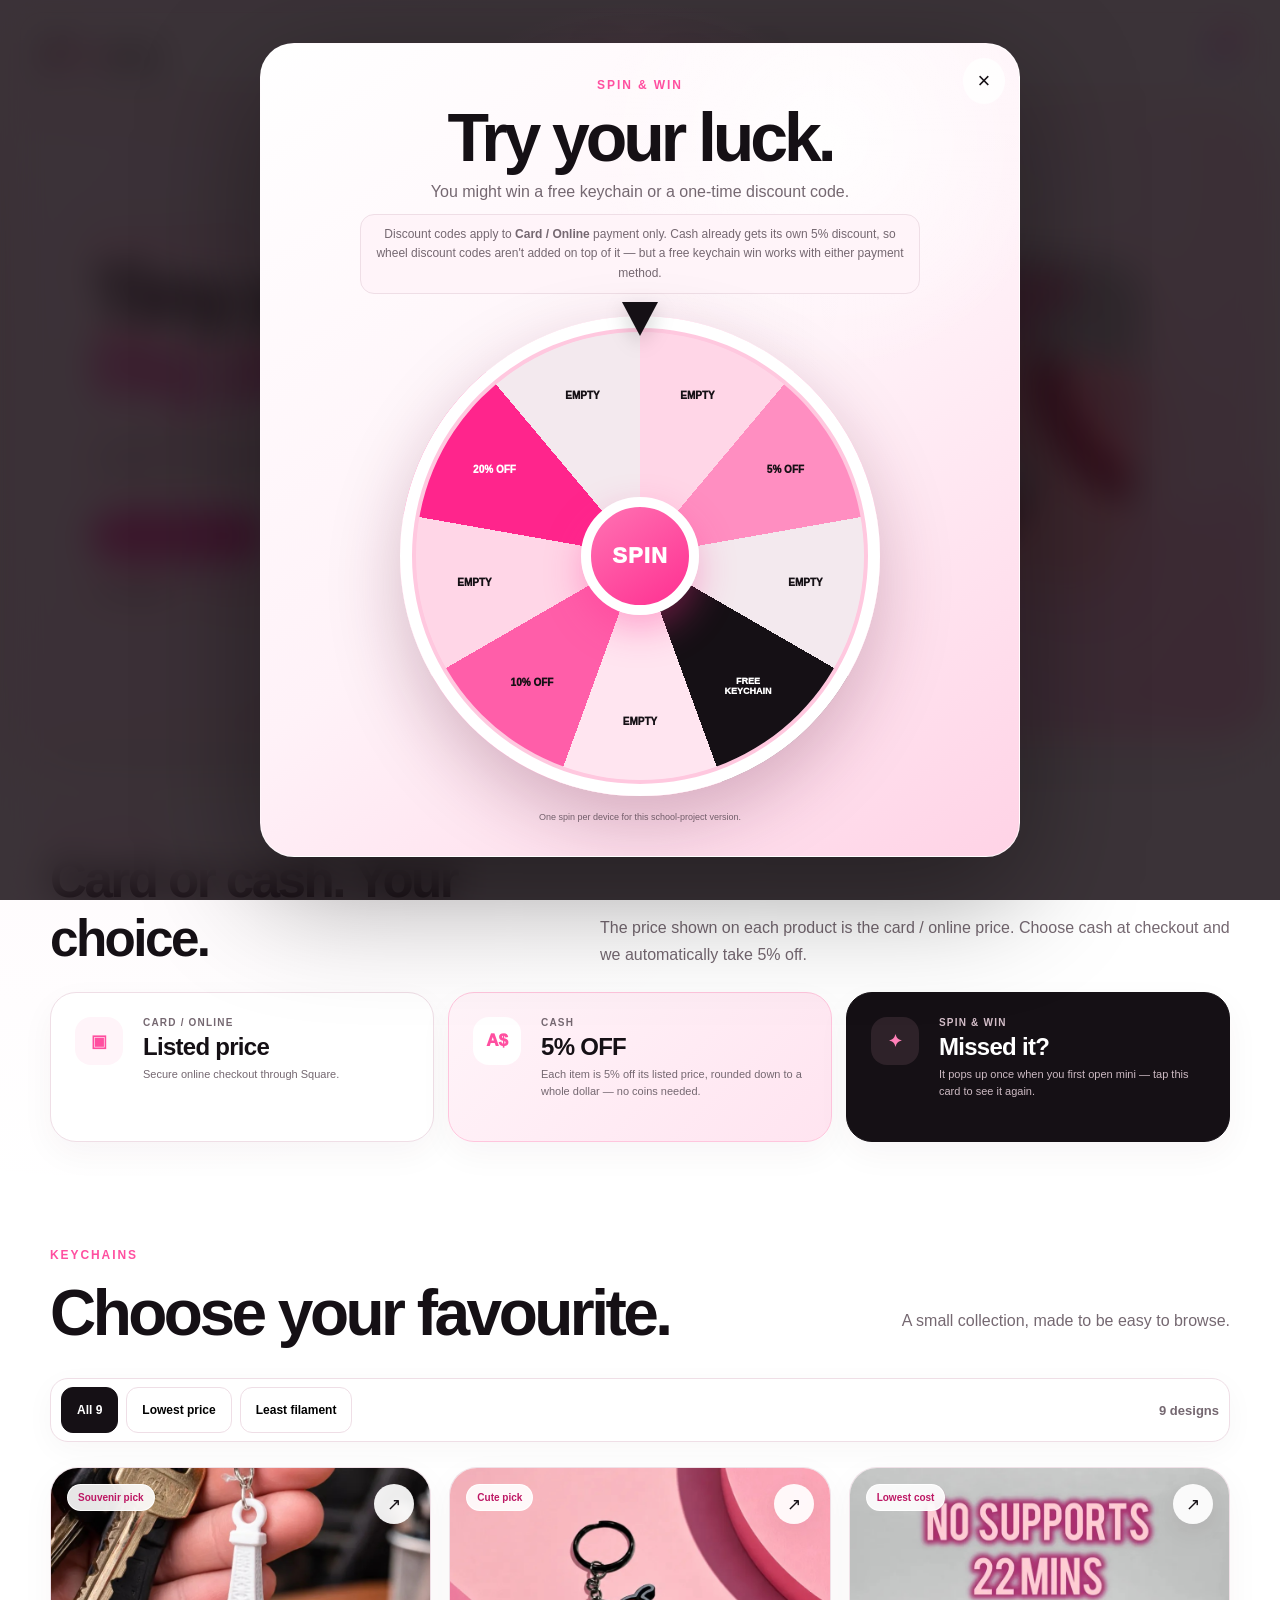
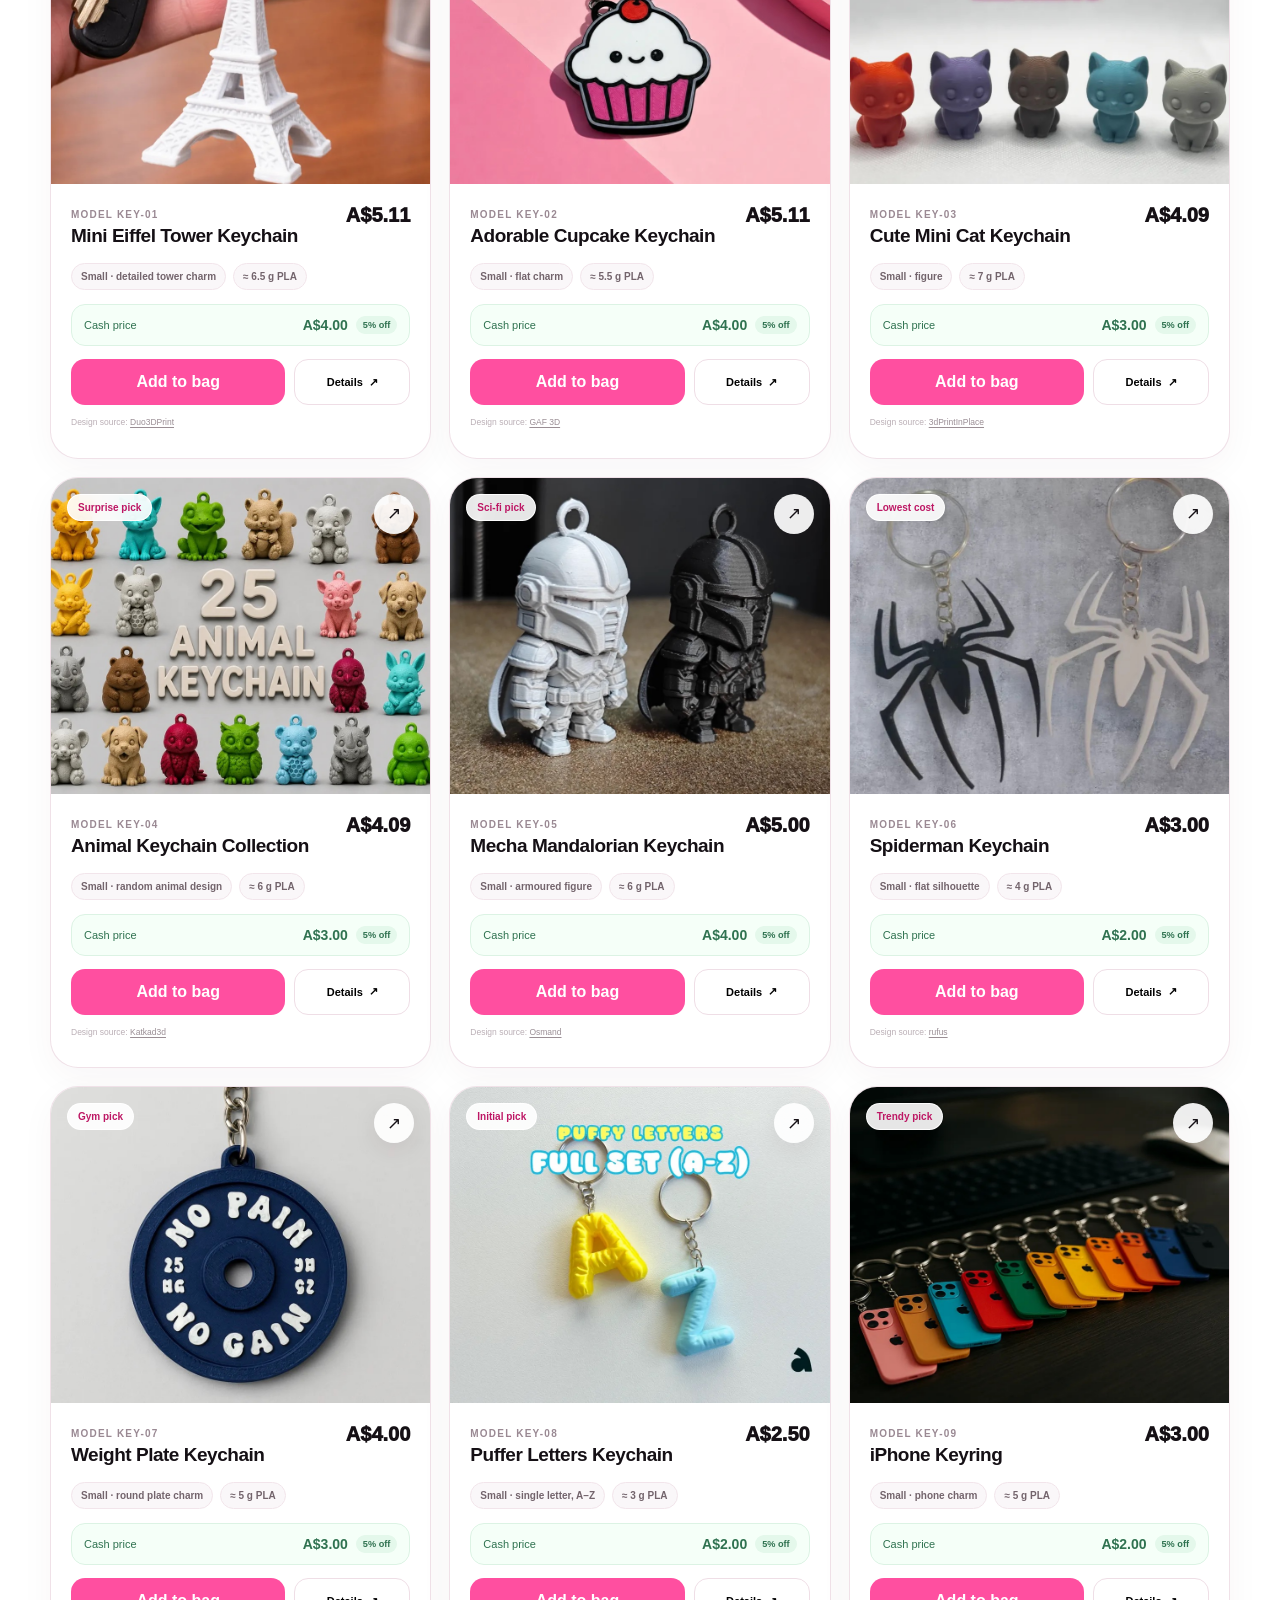
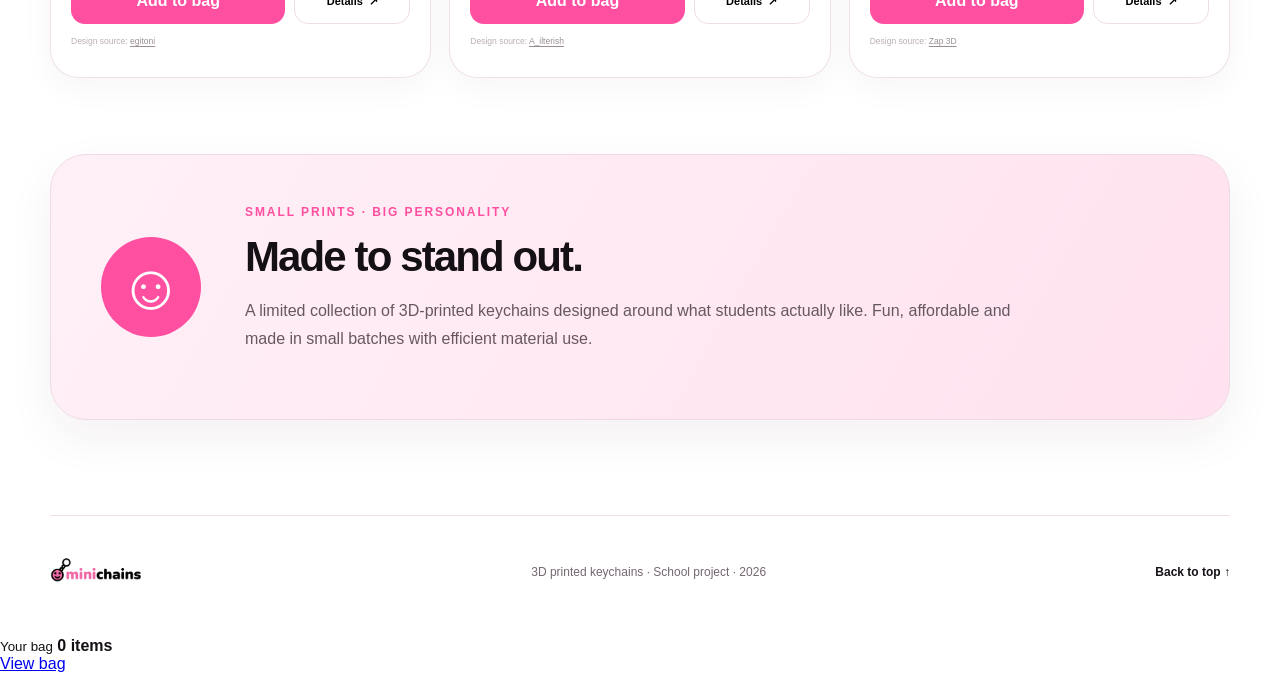
==== index.html @ f02a0c13 "Add files via upload" ====
<!doctype html>
<html lang="en">
<head>
  <meta charset="utf-8" />
  <meta name="viewport" content="width=device-width,initial-scale=1,viewport-fit=cover" />
  <meta name="theme-color" content="#fff6fa" />
  <meta name="description" content="mini — a small 3D printed keychain collection created for a school project." />
  <title>Mini Keychain</title>
  <link rel="icon" href="assets/icons/favicon.svg" type="image/svg+xml" />
  <link rel="stylesheet" href="styles.css" />
</head>
<body>
  <header class="site-header" id="top">
    <a class="brand" href="#top" aria-label="mini home"><img src="assets/images/mini-logo.png" alt="mini" /></a>
    <nav class="desktop-nav" aria-label="Primary navigation"><a href="#top">Home</a><a href="#shop">Keychains</a><a href="#pay">Pay</a></nav>
    <div class="header-actions">
      <a class="icon-btn bag-btn" id="cartToggle" href="checkout.html" aria-label="View bag"><svg viewBox="0 0 24 24"><path d="M6 8h12l1 12H5L6 8Z"/><path d="M9 9V6a3 3 0 0 1 6 0v3"/></svg><span class="cart-count" id="cartCount">0</span></a>
      <button class="menu-btn" id="menuToggle" aria-label="Open menu"><span></span><span></span></button>
    </div>
  </header>
  <nav class="mobile-nav" id="mobileNav"><a href="#top">Home</a><a href="#shop">Keychains</a><a href="#pay">Pay</a></nav>

  <main>
    <section class="hero-slider" aria-label="mini keychain highlights">
      <div class="slides" id="heroSlides">
        <article class="hero-slide active" data-slide="0">
          <div class="hero-copy"><p class="eyebrow">MINI KEYCHAIN DROP</p><h1>Tiny prints.<br><span>Big personality.</span></h1><p>A small collection of cute 3D-printed keychains, chosen from student feedback and made in limited batches.</p><div class="hero-actions"><a class="btn btn-primary" href="#shop">Shop keychains <span>↗</span></a><a class="btn btn-ghost" href="#pay">How to pay</a></div><div class="mini-note"><strong>From A$2.50</strong><span>·</span><span>20-piece school batch</span></div></div>
          <div class="hero-art triple real-photo-stack"><img src="https://makerworld.bblmw.com/makerworld/model/USb9d7b65bb140d5/design/0bc37a373b76adbb.webp?x-oss-process=image/resize,w_1000/format,webp" onerror="this.src='assets/images/eiffel-tower.jpg'" alt="Mini Eiffel Tower keychain"><img src="https://makerworld.bblmw.com/makerworld/model/USe99c09efcdbc78/design/206c53efbdd0711d.png?x-oss-process=image/resize,w_1000/format,webp" onerror="this.src='assets/images/cupcake.jpg'" alt="Cupcake keychain"><img src="https://makerworld.bblmw.com/makerworld/model/USe5b035dfb3cfe/design/2025-08-06_c64e803e6cafa8.jpg?x-oss-process=image/resize,w_1000/format,webp" onerror="this.src='assets/images/mini-cat.jpg'" alt="Mini cat keychain"></div>
        </article>
        <article class="hero-slide" data-slide="1">
          <div class="hero-copy"><p class="eyebrow">CUTE PICKS</p><h1>Made small.<br><span>Made to keep.</span></h1><p>Simple, playful designs made to look good on keys, bags and pencil cases.</p><div class="hero-actions"><a class="btn btn-primary" href="#shop">Browse the drop <span>↗</span></a></div><div class="mini-note"><strong>A$4.09–A$5.11</strong><span>·</span><span>Small-batch 3D prints</span></div></div>
          <div class="hero-art double real-photo-pair"><img src="https://makerworld.bblmw.com/makerworld/model/USe5b035dfb3cfe/design/2025-08-06_c64e803e6cafa8.jpg?x-oss-process=image/resize,w_1000/format,webp" onerror="this.src='assets/images/mini-cat.jpg'" alt="Mini cat keychain"><img src="https://makerworld.bblmw.com/makerworld/model/USe87a443210ba22/design/7cc5d5aded3a75e1.png?x-oss-process=image/resize,w_1000/format,webp" onerror="this.src='assets/images/animal-collection.jpg'" alt="Animal keychain collection"></div>
        </article>
        <article class="hero-slide" data-slide="2">
          <div class="hero-copy"><p class="eyebrow">MORE PERSONALITY</p><h1>Pick the one<br><span>that feels like you.</span></h1><p>From a Paris souvenir to a surprise animal pick, the collection is intentionally small so every design feels different.</p><div class="hero-actions"><a class="btn btn-primary" href="#shop">See all nine <span>↗</span></a></div><div class="mini-note"><strong>A$2.50–A$5.11</strong><span>·</span><span>Limited school-project drop</span></div></div>
          <div class="hero-art double real-photo-pair"><img src="https://makerworld.bblmw.com/makerworld/model/USb9d7b65bb140d5/design/0bc37a373b76adbb.webp?x-oss-process=image/resize,w_1000/format,webp" onerror="this.src='assets/images/eiffel-tower.jpg'" alt="Mini Eiffel Tower keychain"><img src="https://makerworld.bblmw.com/makerworld/model/USe87a443210ba22/design/7cc5d5aded3a75e1.png?x-oss-process=image/resize,w_1000/format,webp" onerror="this.src='assets/images/animal-collection.jpg'" alt="Animal keychain collection"></div>
        </article>
      </div>
      <div class="slider-controls"><button id="prevSlide" aria-label="Previous slide">←</button><div class="dots" id="heroDots"><button class="active" data-slide-to="0" aria-label="Slide 1"></button><button data-slide-to="1" aria-label="Slide 2"></button><button data-slide-to="2" aria-label="Slide 3"></button></div><button id="nextSlide" aria-label="Next slide">→</button></div>
    </section>
<section class="payment-guide" id="pay">
      <div class="payment-guide-head">
        <div><p class="eyebrow">PAY YOUR WAY</p><h2>Card or cash. Your choice.</h2></div>
        <p>The price shown on each product is the card / online price. Choose cash at checkout and we automatically take 5% off.</p>
      </div>
      <div class="payment-guide-grid">
        <article class="pay-card card-pay"><div class="pay-icon">▣</div><div><span>Card / Online</span><strong>Listed price</strong><small>Secure online checkout through Square.</small></div></article>
        <article class="pay-card cash-pay"><div class="pay-icon">A$</div><div><span>Cash</span><strong>5% OFF</strong><small>Each item is 5% off its listed price, rounded down to a whole dollar — no coins needed.</small></div></article>
        <button type="button" class="pay-card spin-pay" id="spinAgainCard"><div class="pay-icon">✦</div><div><span>Spin &amp; win</span><strong>Missed it?</strong><small>It pops up once when you first open mini — tap this card to see it again.</small></div></button>
      </div>
    </section>

    <section class="shop-section" id="shop">
      <div class="section-head"><div><p class="eyebrow">KEYCHAINS</p><h2>Choose your favourite.</h2></div><p class="section-note">A small collection, made to be easy to browse.</p></div>
      <div class="shop-toolbar"><div class="filters"><button class="active" data-sort="default">All 9</button><button data-sort="price-low">Lowest price</button><button data-sort="smallest">Least filament</button></div><span id="productCount" class="product-count">9 designs</span></div>
      <div class="product-grid" id="productGrid" aria-live="polite"></div>
    </section>

    <section class="project-note">
      <div class="note-smile">☺</div>
      <div><p class="eyebrow">SMALL PRINTS · BIG PERSONALITY</p><h2>Made to stand out.</h2><p>A limited collection of 3D-printed keychains designed around what students actually like. Fun, affordable and made in small batches with efficient material use.</p></div>
    </section>
  </main>

  <footer><a class="footer-brand" href="#top"><img src="assets/images/mini-logo.png" alt="mini"></a><p>3D printed keychains · School project · 2026</p><a href="#top">Back to top ↑</a></footer>

  <div class="spin-launch" id="spinLaunch" aria-hidden="true">
    <div class="spin-launch-backdrop"></div>

    <section class="spin-launch-card" role="dialog" aria-modal="true" aria-labelledby="spinLaunchTitle">
      <button class="spin-launch-close" id="spinLaunchClose" type="button" aria-label="Close">×</button>

      <div class="spin-launch-copy">
        <p class="eyebrow">SPIN & WIN</p>
        <h2 id="spinLaunchTitle">Try your luck.</h2>
        <p>You might win a free keychain or a one-time discount code.</p>
        <p class="launch-terms">Discount codes apply to <strong>Card / Online</strong> payment only. Cash already gets its own 5% discount, so wheel discount codes aren't added on top of it — but a free keychain win works with either payment method.</p>
      </div>

      <div class="launch-wheel-stage">
        <div class="launch-wheel-pointer"></div>

        <div class="launch-wheel" id="launchWheel">
          <span class="launch-label l-empty-1">EMPTY</span>
          <span class="launch-label l-five">5% OFF</span>
          <span class="launch-label l-empty-2">EMPTY</span>
          <span class="launch-label l-free">FREE<br>KEYCHAIN</span>
          <span class="launch-label l-empty-3">EMPTY</span>
          <span class="launch-label l-ten">10% OFF</span>
          <span class="launch-label l-empty-4">EMPTY</span>
          <span class="launch-label l-twenty">20% OFF</span>
          <span class="launch-label l-empty-5">EMPTY</span>

          <button class="launch-spin-button" id="launchSpinBtn" type="button">SPIN</button>
        </div>
      </div>

      <div class="launch-result" id="launchResult" hidden>
        <p class="eyebrow">YOUR PRIZE</p>
        <h3 id="launchResultTitle"></h3>
        <p id="launchResultText"></p>

        <div class="launch-code-row">
          <code id="launchPrizeCode"></code>
          <button id="launchCopyCode" type="button">Copy code</button>
        </div>

        <button class="btn btn-primary full" id="launchContinue" type="button">Start shopping</button>
      </div>

      <small class="spin-launch-foot">One spin per device for this school-project version.</small>
    </section>

    <div class="confetti-layer" id="confettiLayer" aria-hidden="true"></div>
  </div>


  <!-- Cart/checkout is a dedicated page now: checkout.html -->
<dialog class="quick-view" id="quickView">
    <button class="modal-close" id="quickClose" aria-label="Close">×</button>
    <div class="quick-image"><img id="quickImage" src="" alt=""></div>
    <div class="quick-copy">
      <p class="eyebrow" id="quickModel"></p>
      <h2 id="quickName"></h2>
      <div class="quick-price-row">
        <div><span>Card / online</span><strong id="quickPrice"></strong></div>
        <div class="cash-price"><span>Cash · 5% off</span><strong id="quickCashPrice"></strong></div>
      </div>
      <div class="detail-grid">
        <div class="detail-cell"><span>SIZE</span><strong id="quickSize"></strong></div>
        <div class="detail-cell"><span>PLA USED</span><strong id="quickWeight"></strong></div>
      </div>
      <button class="btn btn-primary full" id="quickAdd">Add to bag</button>
    </div>
  </dialog>
  <div class="toast" id="toast" role="status" aria-live="polite"></div>

  <div class="mobile-cart-bar" id="mobileCartBar" aria-live="polite">
    <div>
      <small>Your bag</small>
      <strong id="mobileCartSummary">0 items</strong>
    </div>
    <a id="mobileCartOpen" href="checkout.html">View bag</a>
  </div>

  <script src="products.js"></script><script src="square-config.js"></script><script src="feedback-config.js"></script>
  <script src="app.js"></script>
</body>
</html>
---- styles.css ----
:root{--pink:#ff5aa5;--pink2:#ff87bd;--soft:#fff5fa;--soft2:#ffe8f2;--ink:#171117;--muted:#746770;--line:#f2dbe6;--white:#fff;--shadow:0 22px 60px rgba(87,29,56,.12)}*{box-sizing:border-box}html{scroll-behavior:smooth}body{margin:0;font-family:Inter,ui-sans-serif,-apple-system,BlinkMacSystemFont,"Segoe UI",sans-serif;color:var(--ink);background:#fff}button,input{font:inherit}button,a{-webkit-tap-highlight-color:transparent}.announcement{height:34px;display:flex;align-items:center;justify-content:center;gap:12px;background:linear-gradient(90deg,#fff3f8,#ffe3ef,#fff3f8);font-size:12px;font-weight:700;letter-spacing:.01em}.announcement i{width:4px;height:4px;border-radius:50%;background:var(--pink)}.site-header{height:82px;display:flex;align-items:center;justify-content:space-between;padding:0 max(5vw,24px);position:sticky;top:0;z-index:50;background:rgba(255,255,255,.94);backdrop-filter:blur(16px);border-bottom:1px solid rgba(242,219,230,.65)}.brand img{display:block;width:134px;height:52px;object-fit:contain;object-position:left center}.desktop-nav{display:flex;gap:38px}.desktop-nav a,.mobile-nav a{color:var(--ink);text-decoration:none;font-weight:700;font-size:14px}.desktop-nav a:hover{color:var(--pink)}.header-actions{display:flex;align-items:center;gap:8px}.icon-btn,.menu-btn{width:42px;height:42px;border:0;background:transparent;display:grid;place-items:center;cursor:pointer;position:relative}.icon-btn svg{width:23px;height:23px;fill:none;stroke:currentColor;stroke-width:1.8}.cart-count{position:absolute;right:0;top:0;background:var(--pink);color:#fff;min-width:18px;height:18px;border-radius:999px;font-size:11px;font-weight:900;display:grid;place-items:center}.menu-btn{display:none}.menu-btn span{width:22px;height:2px;background:#111;display:block;margin:3px}.search-panel{position:fixed;top:116px;left:0;right:0;background:#fff;z-index:45;padding:24px max(7vw,24px) 28px;border-bottom:1px solid var(--line);box-shadow:0 20px 50px rgba(70,20,45,.08);transform:translateY(-170%);transition:.28s}.search-panel.open{transform:translateY(0)}.search-panel label{display:block;font-weight:900;font-size:12px;letter-spacing:.12em;text-transform:uppercase;color:var(--pink);margin-bottom:8px}.search-row{display:flex;gap:12px}.search-row input{flex:1;border:1px solid var(--line);border-radius:18px;padding:16px 18px;font-size:18px;outline:none}.search-row input:focus{border-color:var(--pink)}.search-row button{width:54px;border:0;border-radius:18px;background:var(--soft);font-size:25px;cursor:pointer}.mobile-nav{display:none}.hero-slider{background:linear-gradient(120deg,#fff9fc 0%,#ffe7f2 53%,#ffcde1 100%);position:relative;overflow:hidden}.hero-slider:before{content:"";position:absolute;width:520px;height:520px;border-radius:50%;right:-120px;top:-180px;background:rgba(255,255,255,.24)}.slides{min-height:575px;position:relative;max-width:1440px;margin:auto}.hero-slide{position:absolute;inset:0;display:grid;grid-template-columns:1.05fr .95fr;align-items:center;padding:60px max(6vw,42px) 78px;opacity:0;visibility:hidden;transform:translateX(30px);transition:opacity .45s,transform .45s}.hero-slide.active{opacity:1;visibility:visible;transform:none}.hero-copy{max-width:625px;position:relative;z-index:3}.eyebrow{font-size:12px;color:var(--pink);font-weight:900;letter-spacing:.16em;margin:0 0 14px}.hero-copy h1{font-size:clamp(48px,6vw,86px);letter-spacing:-.06em;line-height:.92;margin:0 0 25px}.hero-copy h1 span{color:var(--pink)}.hero-copy>p:not(.eyebrow){font-size:18px;line-height:1.65;color:#5e5259;max-width:560px}.hero-actions{display:flex;gap:12px;flex-wrap:wrap;margin-top:30px}.btn{display:inline-flex;align-items:center;justify-content:center;gap:10px;border-radius:16px;padding:14px 20px;text-decoration:none;border:1px solid transparent;font-weight:900;font-size:14px;cursor:pointer}.btn-primary{background:var(--pink);color:white;box-shadow:0 12px 30px rgba(255,90,165,.27)}.btn-primary:hover{transform:translateY(-1px)}.btn-ghost{background:rgba(255,255,255,.7);border-color:#efb9d1;color:var(--ink)}.mini-note{display:flex;align-items:center;gap:11px;margin-top:27px;font-size:13px;color:#635760}.mini-note strong{color:var(--ink)}.hero-art{height:430px;position:relative;display:flex;align-items:center;justify-content:center;gap:0}.hero-art img{width:min(430px,85%);border-radius:40px;box-shadow:var(--shadow)}.hero-art.triple img{position:absolute;width:51%;max-width:310px}.hero-art.triple img:nth-child(1){transform:translate(-27%,-8%) rotate(-7deg);z-index:3}.hero-art.triple img:nth-child(2){transform:translate(30%,19%) rotate(8deg);z-index:2}.hero-art.triple img:nth-child(3){transform:translate(31%,-27%) rotate(6deg);z-index:1}.hero-art.double img{position:absolute;width:55%;max-width:330px}.hero-art.double img:first-child{transform:translate(-23%,0) rotate(-6deg);z-index:2}.hero-art.double img:last-child{transform:translate(27%,7%) rotate(6deg)}.slider-controls{position:absolute;z-index:8;bottom:24px;left:50%;transform:translateX(-50%);display:flex;align-items:center;gap:14px;background:rgba(255,255,255,.78);backdrop-filter:blur(10px);padding:7px 10px;border-radius:999px;border:1px solid rgba(255,255,255,.8)}.slider-controls>button{width:32px;height:32px;border:0;background:transparent;border-radius:50%;cursor:pointer}.dots{display:flex;gap:7px}.dots button{width:7px;height:7px;border:0;border-radius:999px;background:#dcb4c7;padding:0;cursor:pointer;transition:.25s}.dots button.active{width:26px;background:var(--pink)}.quick-strip{max-width:1240px;margin:-1px auto 0;padding:34px 30px;display:grid;grid-template-columns:repeat(3,1fr);gap:1px;background:var(--line);border-left:1px solid var(--line);border-right:1px solid var(--line)}.quick-strip>div{background:white;padding:18px 28px;display:grid;grid-template-columns:auto 1fr auto;grid-template-areas:"num label price" "num small small";align-items:center;column-gap:15px}.quick-strip span{grid-area:num;color:var(--pink);font-weight:900;font-size:12px}.quick-strip strong{grid-area:label;font-size:14px}.quick-strip b{grid-area:price;font-size:22px}.quick-strip small{grid-area:small;color:var(--muted);margin-top:4px}.shop-section{max-width:1240px;margin:auto;padding:92px 30px 70px}.section-head{display:flex;justify-content:space-between;gap:40px;align-items:end;margin-bottom:30px}.section-head h2,.project-note h2{font-size:clamp(34px,4vw,58px);letter-spacing:-.045em;margin:0}.section-note{max-width:330px;color:var(--muted);line-height:1.6}.shop-toolbar{display:flex;justify-content:space-between;align-items:center;gap:20px;margin-bottom:25px}.filters{display:flex;gap:8px;flex-wrap:wrap}.filters button{border:1px solid var(--line);background:#fff;border-radius:999px;padding:10px 15px;font-weight:800;font-size:12px;cursor:pointer}.filters button.active{background:var(--ink);color:#fff;border-color:var(--ink)}.product-count{font-size:13px;color:var(--muted);font-weight:700}.product-grid{display:grid;grid-template-columns:repeat(3,1fr);gap:22px}.product-card{border:1px solid var(--line);border-radius:28px;overflow:hidden;background:#fff;transition:.25s}.product-card:hover{transform:translateY(-5px);box-shadow:0 18px 45px rgba(80,30,55,.1)}.product-image{display:block;width:100%;aspect-ratio:1.2;border:0;background:var(--soft);padding:0;position:relative;cursor:pointer}.product-image img{width:100%;height:100%;object-fit:cover}.tag{position:absolute;left:16px;top:16px;background:#fff;border:1px solid #f4cade;border-radius:999px;padding:7px 10px;font-size:10px;font-weight:900}.wish{position:absolute;right:17px;top:14px;font-size:25px}.product-info{padding:18px}.product-meta{display:flex;justify-content:space-between;gap:16px}.product-name{margin:0;font-size:18px}.model{font-size:10px;letter-spacing:.12em;color:#9a8993;font-weight:800;margin-top:5px}.price{font-size:19px;font-weight:950;white-space:nowrap}.spec-row{display:flex;flex-wrap:wrap;gap:6px;margin:14px 0}.spec-row span,.spec-pills span{font-size:10px;font-weight:800;padding:7px 9px;border-radius:999px;background:var(--soft);color:#6b5963}.colour-row{display:flex;justify-content:space-between;align-items:center;margin-top:12px}.swatches{display:flex;gap:7px}.swatch{width:12px;height:12px;border-radius:50%;border:1px solid rgba(0,0,0,.1)}.swatch.pink{background:#ff5aa5}.swatch.black{background:#171117}.swatch.white{background:#fff}.swatch.red{background:#ee4866}.swatch.purple{background:#9f69d3}.swatch.blue{background:#6ba8e5}.swatch.yellow{background:#f3cc4d}.stock{font-size:11px;color:var(--muted)}.product-actions{display:grid;grid-template-columns:1fr 45px;gap:8px;margin-top:15px}.add-btn,.view-btn{height:44px;border-radius:13px;border:0;font-weight:900;cursor:pointer}.add-btn{background:var(--pink);color:#fff}.view-btn{background:var(--soft);font-size:18px}.project-note{max-width:1180px;margin:0 auto 95px;background:linear-gradient(120deg,#fff0f7,#ffe2ef);border-radius:36px;padding:50px;display:grid;grid-template-columns:110px 1fr;gap:34px;align-items:center}.note-smile{width:100px;height:100px;border-radius:50%;background:var(--pink);color:#fff;display:grid;place-items:center;font-size:64px;font-weight:300}.project-note p:last-child{max-width:800px;line-height:1.75;color:#665861}.project-note h2{font-size:42px}footer{border-top:1px solid var(--line);max-width:1240px;margin:auto;padding:30px;display:flex;align-items:center;justify-content:space-between;gap:25px;color:var(--muted);font-size:12px}footer img{width:92px;height:42px;object-fit:contain}footer a{color:var(--ink);text-decoration:none;font-weight:800}.cart-drawer{position:fixed;right:0;top:0;bottom:0;width:min(420px,94vw);z-index:80;background:#fff;transform:translateX(105%);transition:.32s;box-shadow:-25px 0 65px rgba(35,10,22,.16);padding:28px;display:flex;flex-direction:column}.cart-drawer.open{transform:none}.drawer-head{display:flex;justify-content:space-between;align-items:start}.drawer-head h2{font-size:34px;margin:0}.drawer-head button,.modal-close{border:0;background:var(--soft);width:42px;height:42px;border-radius:50%;font-size:24px;cursor:pointer}.cart-items{margin-top:25px;display:grid;gap:12px;overflow:auto}.cart-item{display:grid;grid-template-columns:70px 1fr 30px;gap:12px;align-items:center;padding:10px;border:1px solid var(--line);border-radius:17px}.cart-item img{width:70px;height:62px;object-fit:cover;border-radius:12px}.cart-item h4{margin:0 0 5px}.cart-item p{margin:0;color:var(--muted);font-size:12px}.cart-item button{border:0;background:transparent;font-size:20px;cursor:pointer}.cart-empty{display:none;text-align:center;margin:auto;color:var(--muted)}.cart-empty.show{display:block}.cart-empty span{font-size:55px;color:var(--pink)}.cart-summary{margin-top:auto;border-top:1px solid var(--line);padding-top:20px}.cart-summary>div{display:flex;justify-content:space-between;font-size:18px;margin-bottom:14px}.cart-summary small{display:block;text-align:center;color:var(--muted);margin-top:10px}.full{width:100%}.page-overlay{position:fixed;inset:0;background:rgba(20,7,14,.35);z-index:70;opacity:0;visibility:hidden;transition:.2s}.page-overlay.show{opacity:1;visibility:visible}.locked{overflow:hidden}.quick-view{border:0;border-radius:30px;padding:0;max-width:850px;width:min(92vw,850px);box-shadow:0 25px 100px rgba(40,10,25,.28);overflow:hidden}.quick-view::backdrop{background:rgba(20,7,14,.45)}.quick-view[open]{display:grid;grid-template-columns:1fr 1fr}.quick-image{background:var(--soft);min-height:430px}.quick-image img{width:100%;height:100%;object-fit:cover}.quick-copy{padding:50px 35px 35px;position:relative}.quick-copy h2{font-size:36px;margin:0 0 10px}.quick-price{font-size:22px;font-weight:950;color:var(--pink)}.quick-copy>p:not(.eyebrow,.quick-price){line-height:1.7;color:var(--muted)}.spec-pills{display:flex;gap:7px;flex-wrap:wrap;margin:14px 0}.modal-close{position:absolute;right:16px;top:16px;z-index:3}.toast{position:fixed;left:50%;bottom:22px;transform:translate(-50%,20px);background:#171117;color:white;border-radius:999px;padding:11px 17px;font-size:12px;font-weight:800;z-index:100;opacity:0;pointer-events:none;transition:.2s}.toast.show{opacity:1;transform:translate(-50%,0)}@media(max-width:900px){.desktop-nav{display:none}.menu-btn{display:grid}.mobile-nav{display:none;position:fixed;z-index:48;top:82px;left:0;right:0;background:#fff;border-bottom:1px solid var(--line);padding:20px 24px;gap:18px}.mobile-nav.open{display:grid}.hero-slide{grid-template-columns:1fr;padding:42px 24px 76px;align-content:start}.slides{min-height:820px}.hero-copy h1{font-size:58px}.hero-art{height:360px;margin-top:15px}.hero-art.single img{width:76%}.quick-strip{grid-template-columns:1fr;padding:18px;background:#fff;border:0;gap:8px}.quick-strip>div{border:1px solid var(--line);border-radius:18px}.product-grid{grid-template-columns:repeat(2,1fr)}.project-note{margin:0 22px 70px;padding:35px;grid-template-columns:80px 1fr}.note-smile{width:72px;height:72px;font-size:46px}footer{margin:0 22px;padding:25px 0}}@media(max-width:620px){.announcement{font-size:10px;gap:8px}.site-header{height:72px;padding:0 17px}.brand img{width:108px}.search-panel{top:106px}.mobile-nav{top:72px}.hero-slide{padding-top:34px}.slides{min-height:740px}.hero-copy h1{font-size:48px}.hero-copy>p:not(.eyebrow){font-size:15px}.hero-art{height:285px}.hero-art.triple img{width:55%}.hero-actions .btn{flex:1}.slider-controls{bottom:17px}.shop-section{padding:65px 16px 55px}.section-head{display:block}.section-note{margin-top:12px}.shop-toolbar{align-items:flex-start;flex-direction:column}.product-grid{grid-template-columns:1fr 1fr;gap:10px}.product-card{border-radius:20px}.product-info{padding:12px}.product-name{font-size:14px}.model{font-size:8px}.price{font-size:15px}.product-meta{gap:7px}.spec-row{display:none}.colour-row{margin-top:10px}.stock{display:none}.product-actions{grid-template-columns:1fr 38px}.add-btn,.view-btn{height:38px;font-size:11px}.project-note{display:block;margin:0 16px 55px;padding:30px}.note-smile{margin-bottom:20px}.project-note h2{font-size:34px}footer{margin:0 16px;flex-wrap:wrap}.quick-view[open]{grid-template-columns:1fr;max-height:90vh;overflow:auto}.quick-image{min-height:280px}.quick-copy{padding:30px 22px}.quick-copy h2{font-size:30px}}
/* v3 real MakerWorld/Bambu photo treatment */
.real-photo-stack img,.real-photo-single img,.real-photo-pair img{object-fit:cover;background:#fff;border:1px solid rgba(255,255,255,.9)}
.real-photo-single img{max-width:520px;max-height:420px}
.product-image img{background:#f8f6f7}
.model-credit{margin-top:11px;font-size:9.5px;color:#9a8993;line-height:1.4}
.model-credit a{color:#6b5963;text-decoration:underline;text-underline-offset:2px}
.quick-image img{background:#f8f6f7}
@media(max-width:620px){.model-credit{font-size:8px}.hero-art.real-photo-stack img{border-radius:24px}}
/* v4 buy-3 spin promo + one-time-code UI */
.spin-promo{max-width:1180px;margin:0 auto 26px;border-radius:36px;padding:48px;background:linear-gradient(120deg,#171117,#45152f);color:#fff;display:grid;grid-template-columns:1fr 360px;gap:40px;align-items:center}.spin-promo .eyebrow{color:#ff9dcb}.spin-promo h2{font-size:clamp(36px,4vw,56px);letter-spacing:-.045em;line-height:1;margin:0 0 16px}.spin-promo p:not(.eyebrow){color:#ead9e1;line-height:1.7}.promo-odds{display:flex;gap:8px;flex-wrap:wrap;margin:20px 0 10px}.promo-odds span{background:rgba(255,255,255,.09);border:1px solid rgba(255,255,255,.15);border-radius:999px;padding:9px 12px;font-size:11px}.promo-odds b{color:#ff9dcb}.spin-promo small{color:#cdb8c2;line-height:1.55;display:block}.mini-wheel-preview{width:330px;height:330px;border-radius:50%;background:conic-gradient(#f6d7e6 0 25%,#ff8ac0 25% 37%,#f1e8ed 37% 57%,#171117 57% 67%,#ffe1ee 67% 87%,#ff62aa 87% 95%,#ff2f8d 95% 100%);border:12px solid #fff;position:relative;box-shadow:0 20px 50px rgba(0,0,0,.25)}.mini-wheel-preview>div{position:absolute;font-size:8px;font-weight:950;color:#171117}.mini-wheel-preview>div:nth-child(1){left:48%;top:12%}.mini-wheel-preview>div:nth-child(2){right:15%;top:25%}.mini-wheel-preview>div:nth-child(3){right:9%;top:52%}.mini-wheel-preview>div:nth-child(4){left:42%;bottom:10%;color:#fff}.mini-wheel-preview>div:nth-child(5){left:8%;bottom:34%}.mini-wheel-preview>div:nth-child(6){left:12%;top:27%}.mini-wheel-preview>div:nth-child(7){left:31%;top:10%}.mini-wheel-preview>strong{position:absolute;left:50%;top:50%;transform:translate(-50%,-50%);width:104px;height:104px;border-radius:50%;display:grid;place-items:center;background:#fff;color:var(--pink);border:7px solid #ffe0ef;font-size:14px}.promo-entry{border-top:1px solid var(--line);padding-top:15px;margin-top:8px;margin-bottom:12px}.promo-entry label{font-size:11px;font-weight:900;color:var(--muted);display:block;margin-bottom:7px}.promo-entry>div{display:grid;grid-template-columns:1fr 78px;gap:7px}.promo-entry input{min-width:0;border:1px solid var(--line);border-radius:11px;padding:10px 11px;text-transform:uppercase;outline:none}.promo-entry input:focus{border-color:var(--pink)}.promo-entry button{border:0;border-radius:11px;background:var(--ink);color:#fff;font-weight:900;cursor:pointer}.promo-entry small{margin-top:6px!important;text-align:left!important;min-height:15px}.cart-discount{display:flex!important;justify-content:space-between;font-size:13px!important;color:var(--pink);margin:-2px 0 11px!important}@media(max-width:850px){.spin-promo{margin:0 22px 26px;grid-template-columns:1fr;text-align:center}.promo-odds{justify-content:center}.mini-wheel-preview{margin:auto}}@media(max-width:560px){.spin-promo{margin:0 16px 22px;padding:30px 20px}.mini-wheel-preview{width:260px;height:260px}.mini-wheel-preview>strong{width:82px;height:82px}.promo-odds{display:grid;grid-template-columns:1fr 1fr 1fr}}


/* v7 — card/cash checkout */
.summary-row,
.summary-total,
.cash-rounding {
  display:flex;
  align-items:center;
  justify-content:space-between;
  gap:16px;
}
.summary-row { margin-bottom:10px; }
.summary-row span,
.cash-rounding span { color:var(--muted); font-size:13px; }
.summary-row strong { font-size:15px; }

.payment-choice {
  border-top:1px solid var(--line);
  padding-top:15px;
  margin-top:14px;
}
.payment-choice>p {
  margin:0 0 9px;
  font-size:11px;
  font-weight:900;
  color:var(--muted);
  text-transform:uppercase;
  letter-spacing:.08em;
}
.payment-methods {
  display:grid;
  grid-template-columns:1fr 1fr;
  gap:8px;
}
.payment-method {
  min-height:82px;
  border:1px solid var(--line);
  border-radius:16px;
  background:#fff;
  text-align:left;
  padding:12px;
  display:grid;
  grid-template-columns:34px 1fr;
  gap:9px;
  align-items:center;
  cursor:pointer;
  transition:.2s;
}
.payment-method:hover { border-color:#efb9d1; }
.payment-method.active {
  background:var(--soft);
  border-color:var(--pink);
  box-shadow:0 0 0 2px rgba(255,90,165,.08);
}
.payment-method span:last-child {
  display:grid;
  gap:3px;
}
.payment-method strong {
  font-size:12px;
  line-height:1.2;
}
.payment-method small {
  color:var(--muted);
  font-size:9px;
  line-height:1.35;
}
.payment-icon {
  width:32px;
  height:32px;
  border-radius:10px;
  display:grid;
  place-items:center;
  background:#fff;
  border:1px solid var(--line);
  font-weight:950;
  font-size:11px;
  color:var(--pink);
}

.discount-stack {
  border-top:1px solid var(--line);
  margin-top:15px;
  padding-top:12px;
  display:grid;
  gap:8px;
}
.cart-discount {
  display:flex!important;
  justify-content:space-between;
  gap:12px;
  font-size:13px!important;
  color:var(--pink);
  margin:0!important;
}
.cart-discount[hidden],
.cash-rounding[hidden] {
  display:none!important;
}
.cash-discount { color:#24804a; }
.cash-rounding {
  font-size:12px;
  color:var(--muted);
}
.cash-rounding strong { color:var(--ink); }

.summary-total {
  margin-top:14px;
  border-top:1px solid var(--line);
  padding-top:15px;
}
.summary-total span {
  font-size:13px;
  font-weight:900;
}
.summary-total strong {
  font-size:25px;
  letter-spacing:-.03em;
}
.cash-saving-note {
  margin:10px 0 12px;
  padding:10px 12px;
  border-radius:12px;
  background:#f2fff7;
  color:#247244;
  font-size:10px;
  line-height:1.5;
  border:1px solid #d8f3e2;
}
.cash-saving-note[hidden] { display:none; }

@media(max-width:420px){
  .payment-methods { grid-template-columns:1fr; }
}


/* v9: customer-facing spin promo with zero probability disclosure */
.promo-odds{display:none!important}

.spin-promo{
  max-width:1180px;
  margin:0 auto 26px;
  border-radius:36px;
  padding:48px;
  background:linear-gradient(120deg,#171117,#45152f);
  color:#fff;
  display:grid;
  grid-template-columns:1fr 360px;
  gap:40px;
  align-items:center;
}
.spin-promo .eyebrow{color:#ff9dcb}
.spin-promo h2{
  font-size:clamp(40px,4.5vw,62px);
  letter-spacing:-.05em;
  line-height:.98;
  margin:0 0 16px;
}
.spin-promo p:not(.eyebrow){
  color:#fff;
  font-size:20px;
  line-height:1.55;
  margin:0 0 18px;
}
.spin-promo small{
  color:#cdb8c2;
  line-height:1.55;
  display:block;
  max-width:520px;
}

.mini-wheel-preview{
  width:330px;
  height:330px;
  border-radius:50%;
  position:relative;
  border:12px solid #fff;
  box-shadow:0 20px 50px rgba(0,0,0,.25);
  background:
    conic-gradient(
      from -90deg,
      #f6d7e6 0deg 51.4286deg,
      #ff8ac0 51.4286deg 102.8572deg,
      #f1e8ed 102.8572deg 154.2858deg,
      #171117 154.2858deg 205.7144deg,
      #ffe1ee 205.7144deg 257.143deg,
      #ff62aa 257.143deg 308.5716deg,
      #ff2f8d 308.5716deg 360deg
    );
}
.mini-wheel-preview::before{
  content:"";
  position:absolute;
  width:0;
  height:0;
  border-left:12px solid transparent;
  border-right:12px solid transparent;
  border-top:22px solid #fff;
  top:-1px;
  left:50%;
  transform:translateX(-50%);
  z-index:5;
}
.mini-wheel-preview>strong{
  position:absolute;
  left:50%;
  top:50%;
  transform:translate(-50%,-50%);
  width:104px;
  height:104px;
  border-radius:50%;
  display:grid;
  place-items:center;
  background:#fff;
  color:var(--pink);
  border:7px solid #ffe0ef;
  font-size:14px;
  z-index:4;
}
.mini-wheel-preview>.wheel-preview-label{
  position:absolute;
  left:50%;
  top:50%;
  width:76px;
  margin-left:-38px;
  margin-top:-7px;
  font-size:8px;
  font-weight:950;
  line-height:1.1;
  text-align:center;
  color:#171117;
  transform-origin:38px 7px;
}
.mini-wheel-preview>.p-empty-1{transform:rotate(25.714deg) translateY(-113px) rotate(-25.714deg)}
.mini-wheel-preview>.p-five{transform:rotate(77.143deg) translateY(-113px) rotate(-77.143deg)}
.mini-wheel-preview>.p-empty-2{transform:rotate(128.571deg) translateY(-113px) rotate(-128.571deg)}
.mini-wheel-preview>.p-free{transform:rotate(180deg) translateY(-113px) rotate(-180deg);color:#fff;font-size:7px}
.mini-wheel-preview>.p-empty-3{transform:rotate(231.429deg) translateY(-113px) rotate(-231.429deg)}
.mini-wheel-preview>.p-ten{transform:rotate(282.857deg) translateY(-113px) rotate(-282.857deg)}
.mini-wheel-preview>.p-twenty{transform:rotate(334.286deg) translateY(-113px) rotate(-334.286deg);color:#fff}

@media(max-width:850px){
  .spin-promo{
    margin:0 22px 26px;
    grid-template-columns:1fr;
    text-align:center;
  }
  .mini-wheel-preview{margin:auto}
  .spin-promo small{margin:auto}
}
@media(max-width:560px){
  .spin-promo{
    margin:0 16px 22px;
    padding:30px 20px;
  }
  .mini-wheel-preview{width:260px;height:260px}
  .mini-wheel-preview>strong{width:82px;height:82px}
  .mini-wheel-preview>.wheel-preview-label{
    width:66px;
    margin-left:-33px;
    transform-origin:33px 7px;
  }
  .mini-wheel-preview>.p-empty-1{transform:rotate(25.714deg) translateY(-88px) rotate(-25.714deg)}
  .mini-wheel-preview>.p-five{transform:rotate(77.143deg) translateY(-88px) rotate(-77.143deg)}
  .mini-wheel-preview>.p-empty-2{transform:rotate(128.571deg) translateY(-88px) rotate(-128.571deg)}
  .mini-wheel-preview>.p-free{transform:rotate(180deg) translateY(-88px) rotate(-180deg)}
  .mini-wheel-preview>.p-empty-3{transform:rotate(231.429deg) translateY(-88px) rotate(-231.429deg)}
  .mini-wheel-preview>.p-ten{transform:rotate(282.857deg) translateY(-88px) rotate(-282.857deg)}
  .mini-wheel-preview>.p-twenty{transform:rotate(334.286deg) translateY(-88px) rotate(-334.286deg)}
}

/* v10 premium storefront overrides */
:root{--pink:#ff4fa0;--pink2:#ff83bb;--pink-dark:#bd1764;--soft:#fff4f9;--soft2:#ffe7f1;--ink:#151015;--muted:#756871;--line:#efdee6;--white:#fff;--shadow:0 24px 70px rgba(76,17,45,.10);--shadow-hover:0 30px 75px rgba(76,17,45,.16)}
body{background:radial-gradient(circle at 8% 8%,rgba(255,79,160,.05),transparent 24%),#fff}
.site-header{height:78px;margin:12px auto 0;width:min(1240px,calc(100% - 32px));border:1px solid rgba(239,222,230,.85);border-radius:22px;background:rgba(255,255,255,.88);backdrop-filter:blur(22px) saturate(140%);box-shadow:0 12px 40px rgba(62,15,37,.06);padding:0 20px;top:12px}.brand img{width:122px;height:48px}.desktop-nav{gap:8px}.desktop-nav a{padding:10px 14px;border-radius:999px;font-size:13px;transition:.2s ease}.desktop-nav a:hover{color:var(--pink-dark);background:var(--soft)}.icon-btn.bag-btn{border:1px solid var(--line);border-radius:14px;background:#fff}.search-panel{display:none!important}
.hero-slider{width:min(1320px,calc(100% - 32px));margin:24px auto 0;border-radius:40px;overflow:hidden;background:radial-gradient(circle at 80% 18%,rgba(255,255,255,.7),transparent 24%),linear-gradient(130deg,#fff9fc 0%,#ffe7f2 55%,#ffc7dd 100%);box-shadow:var(--shadow)}.hero-slider:before{width:620px;height:620px;right:-180px;top:-220px;background:rgba(255,255,255,.3)}.slides{min-height:620px}.hero-slide{grid-template-columns:.95fr 1.05fr;padding:72px clamp(34px,6vw,82px) 88px}.hero-copy{max-width:590px}.hero-copy h1{font-size:clamp(54px,6.2vw,88px);letter-spacing:-.065em;line-height:.9;margin-bottom:26px}.hero-copy>p:not(.eyebrow){max-width:520px;font-size:17px}.hero-actions{margin-top:28px}.btn{border-radius:999px;padding:14px 21px}.btn-primary{box-shadow:0 12px 28px rgba(255,79,160,.23)}.hero-art img{box-shadow:0 30px 80px rgba(71,19,43,.15)}.slider-controls{background:rgba(255,255,255,.84);backdrop-filter:blur(12px);border:1px solid rgba(255,255,255,.8);border-radius:999px;padding:5px}
.payment-guide{max-width:1180px;margin:34px auto 0;padding:54px 0 18px}.payment-guide-head{display:grid;grid-template-columns:.8fr 1.2fr;gap:40px;align-items:end;margin-bottom:24px}.payment-guide-head h2{margin:0;font-size:clamp(36px,4vw,54px);letter-spacing:-.05em}.payment-guide-head>p{margin:0;color:var(--muted);line-height:1.7;max-width:630px;justify-self:end}.payment-guide-grid{display:grid;grid-template-columns:repeat(3,1fr);gap:14px}.pay-card{min-height:150px;border:1px solid var(--line);border-radius:26px;background:#fff;padding:24px;display:grid;grid-template-columns:52px 1fr;gap:16px;align-items:start;box-shadow:0 12px 34px rgba(64,15,39,.045)}.pay-card.cash-pay{background:linear-gradient(135deg,#fff4f9,#ffe4f0);border-color:#ffc5dd}.pay-card.spin-pay{background:var(--ink);color:#fff;border-color:var(--ink);width:100%;text-align:left;cursor:pointer;font-family:inherit}
.spin-pay:hover{background:#2a2029}.pay-icon{width:48px;height:48px;border-radius:16px;display:grid;place-items:center;background:var(--soft);color:var(--pink);font-size:17px;font-weight:950}.cash-pay .pay-icon{background:#fff}.spin-pay .pay-icon{background:#2e2229;color:#ff80b8}.pay-card div:last-child{display:grid;gap:5px}.pay-card span{font-size:10px;letter-spacing:.12em;font-weight:900;text-transform:uppercase;color:var(--muted)}.spin-pay span{color:#d4bec9}.pay-card strong{font-size:24px;letter-spacing:-.03em}.pay-card small{color:var(--muted);line-height:1.5;font-size:11px}.spin-pay small{color:#cdbac3}
.shop-section{max-width:1240px;padding:88px 30px 76px}.section-head{align-items:end;margin-bottom:28px}.section-head h2{font-size:clamp(42px,5vw,64px);letter-spacing:-.055em}.section-note{max-width:390px}.shop-toolbar{border:1px solid var(--line);background:#fff;border-radius:18px;padding:8px 10px;box-shadow:0 8px 30px rgba(64,15,39,.035)}.filters button{border-radius:12px}.product-grid{gap:18px;margin-top:18px}.product-card{border:1px solid rgba(239,222,230,.9);border-radius:28px;overflow:hidden;background:#fff;transition:transform .28s ease,box-shadow .28s ease,border-color .28s ease;box-shadow:0 10px 34px rgba(70,18,43,.04)}.product-card:hover{transform:translateY(-5px);box-shadow:var(--shadow-hover);border-color:#f3c7db}.product-image{min-height:310px;background:radial-gradient(circle at 50% 40%,#fff 0,#fff5fa 60%,#ffe8f2 100%)}.product-image img{transition:transform .4s ease}.product-card:hover .product-image img{transform:scale(1.025)}.tag{left:16px;top:16px;background:rgba(255,255,255,.9);backdrop-filter:blur(10px);color:var(--pink-dark);border:1px solid rgba(255,255,255,.9)}.wish{display:none!important}.detail-corner{position:absolute;right:16px;top:16px;width:40px;height:40px;border-radius:50%;background:rgba(255,255,255,.92);display:grid;place-items:center;color:var(--ink);font-size:17px;box-shadow:0 8px 24px rgba(55,12,31,.08)}.product-info{padding:20px}.product-topline{display:flex;justify-content:space-between;align-items:flex-start;gap:16px}.product-name{margin:5px 0 0;font-size:19px;letter-spacing:-.025em}.price{font-size:20px;font-weight:950}.product-specs{display:flex;flex-wrap:wrap;gap:7px;margin:16px 0 14px}.product-specs span{background:#faf7f9;border:1px solid #f2e5eb;color:#73646c;padding:7px 9px;border-radius:999px;font-size:10px;font-weight:800}.cash-line{display:flex;align-items:center;gap:8px;padding:11px 12px;border-radius:14px;background:#f5fff8;border:1px solid #dcf3e4;color:#2f7250;font-size:11px}.cash-line span{margin-right:auto}.cash-line strong{font-size:14px}.cash-line small{padding:4px 7px;border-radius:999px;background:#e4f8eb;font-weight:900}.colour-row,.swatches,.swatch,.stock,.spec-row{display:none!important}.product-actions{grid-template-columns:1fr 116px;gap:9px;margin-top:13px}.add-btn,.view-btn{height:46px;border-radius:14px}.view-btn{background:#fff;border:1px solid var(--line);display:flex;align-items:center;justify-content:center;gap:6px;font-size:11px}.view-btn:hover{background:var(--soft)}.model-credit{margin-top:12px;font-size:8.5px;opacity:.68}
.quick-view{max-width:900px;border-radius:32px;border:1px solid rgba(255,255,255,.65)}.quick-view[open]{grid-template-columns:1.05fr .95fr}.quick-image{min-height:500px;background:linear-gradient(145deg,#fff9fc,#ffe9f2)}.quick-copy{padding:62px 38px 38px}.quick-copy h2{margin:0 0 24px;font-size:42px;letter-spacing:-.045em}.quick-price{display:none}.quick-price-row{display:grid;grid-template-columns:1fr 1fr;gap:10px;margin-bottom:20px}.quick-price-row>div{border:1px solid var(--line);border-radius:18px;padding:15px;display:grid;gap:4px}.quick-price-row .cash-price{background:#f3fff7;border-color:#d7f0df}.quick-price-row span{font-size:9px;color:var(--muted);font-weight:900;letter-spacing:.08em;text-transform:uppercase}.quick-price-row strong{font-size:24px}.cash-price strong{color:#2f7250}.detail-grid{display:grid;grid-template-columns:1fr 1fr;gap:10px;margin:0 0 24px}.detail-cell{min-height:100px;border-radius:18px;background:#faf7f9;border:1px solid #f1e4ea;padding:16px;display:grid;align-content:center;gap:7px}.detail-cell span{color:var(--muted);font-size:9px;font-weight:900;letter-spacing:.1em}.detail-cell strong{font-size:15px;line-height:1.35}.spec-pills{display:none!important}.quick-copy>p:not(.eyebrow){display:none!important}.quick-copy>.swatches{display:none!important}
.spin-promo{box-shadow:0 30px 80px rgba(45,9,27,.18)}.project-note{max-width:1180px;border:1px solid #f1d9e5;box-shadow:0 18px 50px rgba(73,18,43,.06)}.project-note h2{letter-spacing:-.045em}footer{max-width:1180px;padding:34px 0 42px}
@media(max-width:900px){.site-header{width:calc(100% - 20px);margin-top:8px;top:8px}.mobile-nav{top:64px}.hero-slider{width:calc(100% - 20px);margin-top:16px;border-radius:30px}.slides{min-height:850px}.hero-slide{grid-template-columns:1fr;padding:48px 30px 78px}.payment-guide{margin:16px 22px 0;padding-top:42px}.payment-guide-head{grid-template-columns:1fr;gap:10px}.payment-guide-head>p{justify-self:start}.payment-guide-grid{grid-template-columns:1fr}.pay-card{min-height:0}}
@media(max-width:620px){.site-header{height:68px;padding:0 12px}.brand img{width:102px}.mobile-nav{top:54px}.hero-slider{border-radius:26px}.hero-slide{padding:38px 22px 70px}.hero-copy h1{font-size:49px}.slides{min-height:760px}.payment-guide{margin:8px 16px 0;padding-top:32px}.payment-guide-head h2{font-size:37px}.payment-guide-grid{gap:9px}.pay-card{padding:18px;border-radius:20px}.shop-section{padding:62px 14px 52px}.product-grid{grid-template-columns:1fr;gap:14px}.product-image{min-height:330px}.product-info{padding:16px}.product-name{font-size:18px}.price{font-size:19px}.product-actions{grid-template-columns:1fr 105px}.quick-view[open]{grid-template-columns:1fr}.quick-image{min-height:330px}.quick-copy{padding:28px 20px 22px}.quick-copy h2{font-size:32px;margin-bottom:18px}.quick-price-row,.detail-grid{grid-template-columns:1fr 1fr}.project-note{margin:0 16px 54px}}


/* =========================================================
   v11 — MOBILE-FIRST CUSTOMER EXPERIENCE
   Primary target: phones 360–430px
   ========================================================= */
html,body{max-width:100%;overflow-x:hidden}
img,svg{max-width:100%}
button,a,input{-webkit-tap-highlight-color:transparent}
button,.btn,.add-btn,.view-btn,.payment-method{min-height:46px;touch-action:manipulation}

@media(max-width:760px){
  body{padding-bottom:78px}
  .announcement{min-height:30px;padding:7px 10px;gap:8px;font-size:9px;white-space:nowrap;overflow:hidden}
  .announcement span:nth-of-type(2),.announcement span:nth-of-type(3),.announcement i{display:none}

  .site-header{
    width:calc(100% - 16px);margin:8px 8px 0;top:8px;height:64px;border-radius:18px;
    padding:0 10px 0 13px
  }
  .brand img{width:96px;height:auto}
  .desktop-nav{display:none!important}
  .header-actions{gap:7px}
  .menu-btn,.icon-btn.bag-btn{width:44px;height:44px;min-height:44px;border-radius:13px}
  .bag-count{top:-4px;right:-3px;min-width:18px;height:18px;font-size:9px}

  .mobile-nav{
    position:fixed;top:72px;left:8px;right:8px;z-index:999;border-radius:18px;padding:8px;
    background:rgba(255,255,255,.98);border:1px solid var(--line);box-shadow:0 18px 48px rgba(53,15,34,.13)
  }
  .mobile-nav a{min-height:48px;display:flex;align-items:center;border-radius:12px;padding:0 14px;font-size:14px}

  .hero-slider{width:calc(100% - 16px);margin:14px 8px 0;border-radius:24px}
  .slides{min-height:0}
  .hero-slide{position:relative;grid-template-columns:1fr!important;padding:34px 20px 76px!important;gap:28px;min-height:auto}
  .hero-copy{max-width:none;text-align:left}
  .hero-copy .eyebrow{font-size:10px;letter-spacing:.12em;margin-bottom:14px}
  .hero-copy h1{font-size:clamp(43px,13vw,58px)!important;line-height:.94;letter-spacing:-.06em;margin:0 0 18px}
  .hero-copy>p:not(.eyebrow){font-size:14px;line-height:1.65;max-width:none;color:#645761}
  .hero-actions{display:grid;grid-template-columns:1fr;gap:9px;margin-top:22px}
  .hero-actions .btn{width:100%;min-height:50px;justify-content:center;font-size:13px}
  .hero-statline{display:flex;flex-wrap:wrap;gap:7px 12px;margin-top:18px;font-size:10px}
  .hero-art{width:100%;min-height:260px;display:grid;place-items:center;order:2}
  .hero-art img{width:min(88vw,360px);max-height:320px;object-fit:contain;border-radius:28px}
  .slider-controls{bottom:14px}

  .payment-guide{margin:0;padding:48px 14px 12px}
  .payment-guide-head{grid-template-columns:1fr!important;gap:12px;margin-bottom:18px}
  .payment-guide-head h2{font-size:36px!important;line-height:1;letter-spacing:-.05em}
  .payment-guide-head>p:last-child{font-size:13px;line-height:1.65}
  .payment-guide-grid{grid-template-columns:1fr!important;gap:10px}
  .pay-card{grid-template-columns:46px 1fr;gap:13px;min-height:auto;padding:17px;border-radius:20px}
  .pay-icon{width:44px;height:44px;border-radius:14px}
  .pay-card strong{font-size:20px}

  .shop-section{padding:62px 12px 48px!important}
  .section-head{display:block;margin-bottom:18px}
  .section-head h2{font-size:39px!important;line-height:1;margin-bottom:8px}
  .section-note{font-size:13px;line-height:1.55;max-width:none}
  .shop-toolbar{display:flex;align-items:center;justify-content:space-between;gap:8px;overflow-x:auto;scrollbar-width:none;padding:6px;border-radius:16px}
  .shop-toolbar::-webkit-scrollbar{display:none}
  .filters{display:flex;gap:5px;min-width:max-content}
  .filters button{min-height:40px;padding:0 12px;font-size:10px}
  #productCount{white-space:nowrap;font-size:10px;padding-right:6px}

  .product-grid{grid-template-columns:1fr!important;gap:14px!important;margin-top:14px}
  .product-card{border-radius:24px}
  .product-image{min-height:0!important;aspect-ratio:1/.92;padding:0}
  .product-image img{width:100%;height:100%;object-fit:contain;padding:12px}
  .tag{top:12px;left:12px;font-size:9px;padding:7px 9px}
  .detail-corner{top:12px;right:12px;width:38px;height:38px}
  .product-info{padding:16px!important}
  .product-topline{gap:10px}
  .model{font-size:8px}
  .product-name{font-size:18px!important;line-height:1.2}
  .price{font-size:19px!important}
  .product-specs{margin:12px 0 11px;gap:6px}
  .product-specs span{padding:7px 8px;font-size:9px}
  .cash-line{padding:10px 11px;border-radius:13px;font-size:10px}
  .product-actions{grid-template-columns:1fr 104px!important;gap:8px;margin-top:11px}
  .add-btn,.view-btn{min-height:48px;height:48px;border-radius:13px}
  .add-btn{font-size:12px}.view-btn{font-size:10px}
  .model-credit{display:none}

  .spin-promo{
    margin:0 12px 26px!important;padding:30px 18px 34px!important;border-radius:26px!important;
    grid-template-columns:1fr!important;gap:26px!important;text-align:left!important
  }
  .spin-promo h2{font-size:42px!important}
  .spin-promo p:not(.eyebrow){font-size:15px!important}
  .spin-promo small{font-size:11px;margin:0!important}
  .mini-wheel-preview{width:min(78vw,300px)!important;height:min(78vw,300px)!important;margin:auto}
  .mini-wheel-preview>strong{width:88px!important;height:88px!important}
  .mini-wheel-preview>.wheel-preview-label{font-size:8px!important}

  .project-note{
    margin:0 12px 42px!important;padding:26px 18px!important;border-radius:24px!important;
    grid-template-columns:1fr!important;text-align:left!important
  }
  .project-note h2{font-size:34px!important}
  .project-note p{font-size:13px;line-height:1.65}
  footer{margin:0 14px;padding:22px 0 30px!important}

  .promo-entry input{min-height:46px;font-size:16px}
  .promo-entry button{min-height:46px}

  .quick-view[open]{
    width:100vw!important;max-width:none!important;height:100dvh!important;max-height:none!important;border-radius:0!important;
    grid-template-columns:1fr!important;overflow-y:auto;padding-bottom:env(safe-area-inset-bottom)
  }
  .modal-close{width:44px;height:44px;top:12px;right:12px;z-index:10}
  .quick-image{min-height:42vh!important;max-height:48vh;border-radius:0!important}
  .quick-image img{width:100%;height:100%;object-fit:contain;padding:18px}
  .quick-copy{padding:24px 16px 24px!important}
  .quick-copy h2{font-size:32px!important}
  .quick-price-row,.detail-grid{grid-template-columns:1fr 1fr!important;gap:8px!important}
  .quick-price-row>div,.detail-cell{padding:13px!important;border-radius:16px!important}
  .quick-price-row strong{font-size:20px!important}
  .detail-cell{min-height:82px!important}
  .quick-copy .btn.full{min-height:54px;font-size:13px}

  .mobile-cart-bar{
    position:fixed;left:10px;right:10px;bottom:calc(8px + env(safe-area-inset-bottom));z-index:850;
    min-height:58px;border-radius:18px;background:rgba(21,16,21,.96);color:#fff;display:none;
    align-items:center;justify-content:space-between;gap:12px;padding:8px 10px 8px 16px;
    box-shadow:0 14px 36px rgba(21,16,21,.25);backdrop-filter:blur(12px)
  }
  .mobile-cart-bar.show{display:flex}
  .mobile-cart-bar>div{display:grid;gap:1px}
  .mobile-cart-bar small{color:#cbbbc4;font-size:9px}
  .mobile-cart-bar strong{font-size:14px}
  #mobileCartOpen{
    min-width:112px;min-height:44px;border:0;border-radius:13px;background:var(--pink);color:#fff;font-weight:900;font-size:11px;
    display:grid;place-items:center;text-decoration:none;box-sizing:border-box
  }
}

@media(max-width:370px){
  .hero-copy h1{font-size:41px!important}
  .hero-slide{padding-left:17px!important;padding-right:17px!important}
  .product-actions{grid-template-columns:1fr 92px!important}
  .quick-price-row,.detail-grid{grid-template-columns:1fr!important}
  .mini-wheel-preview{width:250px!important;height:250px!important}
}


/* =========================================================
   v12 — First-load Spin & Win + survey checkout
   ========================================================= */
.spin-launch{
  position:fixed;
  inset:0;
  z-index:3000;
  display:none;
  align-items:center;
  justify-content:center;
  padding:18px;
}
.spin-launch.show{display:flex}
.spin-launch-backdrop{
  position:absolute;
  inset:0;
  background:
    radial-gradient(circle at 50% 30%,rgba(255,79,160,.22),transparent 30%),
    rgba(16,7,13,.82);
  backdrop-filter:blur(18px) saturate(130%);
}
.spin-launch-card{
  position:relative;
  z-index:2;
  width:min(760px,100%);
  max-height:calc(100dvh - 24px);
  overflow:auto;
  border-radius:34px;
  padding:34px;
  background:
    radial-gradient(circle at 75% 12%,rgba(255,255,255,.9),transparent 25%),
    linear-gradient(145deg,#fff,#fff2f8 52%,#ffd3e6);
  border:1px solid rgba(255,255,255,.75);
  box-shadow:0 36px 120px rgba(0,0,0,.38);
}
.spin-launch-close{
  position:absolute;
  right:14px;
  top:14px;
  width:42px;
  height:42px;
  border:0;
  border-radius:50%;
  background:rgba(255,255,255,.84);
  color:var(--ink);
  font-size:22px;
  z-index:5;
}
.spin-launch-copy{
  text-align:center;
  max-width:560px;
  margin:0 auto 18px;
}
.spin-launch-copy h2{
  margin:5px 0 10px;
  font-size:clamp(40px,7vw,68px);
  letter-spacing:-.06em;
  line-height:.92;
}
.spin-launch-copy>p:not(.eyebrow){
  margin:0;
  color:var(--muted);
  line-height:1.6;
}
.launch-terms{
  margin-top:10px!important;
  font-size:12px;
  line-height:1.55;
  background:var(--soft);
  border:1px solid var(--line);
  border-radius:14px;
  padding:10px 14px;
}
.launch-wheel-stage{
  width:min(480px,78vw);
  aspect-ratio:1/1;
  margin:22px auto 16px;
  position:relative;
}
.launch-wheel{
  position:absolute;
  inset:0;
  border-radius:50%;
  background:
    conic-gradient(
      #ffd6e7 0deg 40deg,
      #ff8ec1 40deg 80deg,
      #f3e9ee 80deg 120deg,
      #151015 120deg 160deg,
      #ffe5f0 160deg 200deg,
      #ff5ea9 200deg 240deg,
      #ffd6e7 240deg 280deg,
      #ff258c 280deg 320deg,
      #f3e9ee 320deg 360deg
    );
  box-shadow:
    0 28px 70px rgba(93,16,53,.25),
    inset 0 0 0 12px #fff,
    inset 0 0 0 16px #ffc8df;
  transition:transform 5.2s cubic-bezier(.11,.75,.16,1);
}
.launch-wheel::after{
  content:"";
  position:absolute;
  inset:9px;
  border-radius:50%;
  border:1px solid rgba(255,255,255,.7);
  pointer-events:none;
}
.launch-wheel-pointer{
  position:absolute;
  top:-14px;
  left:50%;
  transform:translateX(-50%);
  width:0;
  height:0;
  border-left:18px solid transparent;
  border-right:18px solid transparent;
  border-top:34px solid var(--ink);
  z-index:6;
  filter:drop-shadow(0 8px 10px rgba(0,0,0,.18));
}
.launch-spin-button{
  position:absolute;
  left:50%;
  top:50%;
  transform:translate(-50%,-50%);
  width:118px;
  height:118px;
  border-radius:50%;
  border:10px solid #fff;
  background:linear-gradient(145deg,#ff73b3,#ff2f91);
  color:#fff;
  font-size:22px;
  font-weight:950;
  letter-spacing:.05em;
  box-shadow:0 15px 36px rgba(255,47,145,.34);
  z-index:5;
}
.launch-spin-button:active{
  transform:translate(-50%,-50%) scale(.96);
}
.launch-label{
  position:absolute;
  left:50%;
  top:50%;
  width:88px;
  margin-left:-44px;
  margin-top:-8px;
  font-size:10px;
  font-weight:950;
  line-height:1.1;
  text-align:center;
  transform-origin:44px 8px;
  z-index:2;
}
.l-empty-1{transform:rotate(20deg) translateY(-168px) rotate(-20deg)}
.l-five{transform:rotate(60deg) translateY(-168px) rotate(-60deg)}
.l-empty-2{transform:rotate(100deg) translateY(-168px) rotate(-100deg)}
.l-free{transform:rotate(140deg) translateY(-168px) rotate(-140deg);color:#fff;font-size:9px}
.l-empty-3{transform:rotate(180deg) translateY(-168px) rotate(-180deg)}
.l-ten{transform:rotate(220deg) translateY(-168px) rotate(-220deg)}
.l-empty-4{transform:rotate(260deg) translateY(-168px) rotate(-260deg)}
.l-twenty{transform:rotate(300deg) translateY(-168px) rotate(-300deg);color:#fff}
.l-empty-5{transform:rotate(340deg) translateY(-168px) rotate(-340deg)}

.launch-result{
  margin:20px auto 0;
  max-width:520px;
  padding:24px;
  border-radius:24px;
  background:#fff;
  border:1px solid var(--line);
  text-align:center;
  box-shadow:0 16px 40px rgba(73,18,43,.08);
}
.launch-result h3{
  margin:5px 0 8px;
  font-size:30px;
}
.launch-result>p:not(.eyebrow){
  color:var(--muted);
  line-height:1.55;
}
.launch-code-row{
  display:grid;
  grid-template-columns:1fr auto;
  gap:8px;
  margin:18px 0 12px;
}
.launch-code-row code{
  min-width:0;
  padding:13px;
  border-radius:13px;
  background:#faf7f9;
  border:1px solid var(--line);
  font-size:13px;
  overflow-wrap:anywhere;
}
.launch-code-row button{
  border:0;
  border-radius:13px;
  background:var(--ink);
  color:#fff;
  padding:0 16px;
  font-weight:900;
}
.spin-launch-foot{
  display:block;
  text-align:center;
  color:var(--muted);
  margin-top:14px;
  font-size:9px;
}

.confetti-layer{
  position:absolute;
  inset:0;
  pointer-events:none;
  overflow:hidden;
  z-index:4;
}
.confetti-layer span{
  position:absolute;
  top:-10%;
  color:#ff4fa0;
  animation:confettiFall linear forwards;
}
@keyframes confettiFall{
  to{
    transform:translateY(120vh) rotate(720deg);
    opacity:.2;
  }
}

/* Checkout survey */
.checkout-survey{
  margin-top:16px;
  padding:16px;
  border-radius:18px;
  background:#faf7f9;
  border:1px solid var(--line);
}
.survey-head{
  display:flex;
  justify-content:space-between;
  gap:10px;
  align-items:center;
}
.survey-head span{
  font-size:8px;
  font-weight:950;
  letter-spacing:.12em;
  color:var(--pink);
}
.survey-head strong{font-size:13px}
.checkout-survey>p{
  margin:7px 0 12px;
  color:var(--muted);
  font-size:10px;
  line-height:1.5;
}
.checkout-survey label{
  display:grid;
  gap:5px;
  margin-top:9px;
}
.checkout-survey label>span{
  font-size:9px;
  font-weight:850;
  color:var(--muted);
}
.checkout-survey input,
.checkout-survey textarea{
  width:100%;
  border:1px solid var(--line);
  border-radius:12px;
  background:#fff;
  padding:11px 12px;
  font:inherit;
  font-size:13px;
  resize:vertical;
}
.checkout-survey input:focus,
.checkout-survey textarea:focus{
  outline:2px solid rgba(255,79,160,.14);
  border-color:#ff9dc8;
}
.checkout-survey>small{
  display:block;
  margin-top:8px;
  color:var(--muted);
  font-size:8.5px;
  line-height:1.45;
}
.free-prize-row{
  color:#8a4b00!important;
  background:#fff8e9;
  border:1px solid #f5e2b6;
  border-radius:12px;
  padding:9px 10px;
}

@media(max-width:760px){
  .spin-launch{padding:0}
  .spin-launch-card{
    width:100vw;
    height:100dvh;
    max-height:none;
    border-radius:0;
    padding:calc(24px + env(safe-area-inset-top)) 16px calc(20px + env(safe-area-inset-bottom));
    display:flex;
    flex-direction:column;
    justify-content:center;
  }
  .spin-launch-copy h2{font-size:47px}
  .launch-wheel-stage{
    width:min(82vw,360px);
  }
  .launch-spin-button{
    width:96px;
    height:96px;
    font-size:18px;
    border-width:8px;
  }
  .launch-label{
    width:72px;
    margin-left:-36px;
    font-size:8px;
    transform-origin:36px 7px;
  }
  .l-empty-1{transform:rotate(20deg) translateY(-30vw) rotate(-20deg)}
  .l-five{transform:rotate(60deg) translateY(-30vw) rotate(-60deg)}
  .l-empty-2{transform:rotate(100deg) translateY(-30vw) rotate(-100deg)}
  .l-free{transform:rotate(140deg) translateY(-30vw) rotate(-140deg);font-size:7px}
  .l-empty-3{transform:rotate(180deg) translateY(-30vw) rotate(-180deg)}
  .l-ten{transform:rotate(220deg) translateY(-30vw) rotate(-220deg)}
  .l-empty-4{transform:rotate(260deg) translateY(-30vw) rotate(-260deg)}
  .l-twenty{transform:rotate(300deg) translateY(-30vw) rotate(-300deg)}
  .l-empty-5{transform:rotate(340deg) translateY(-30vw) rotate(-340deg)}
  .launch-result{padding:18px;margin-top:14px}
  .launch-code-row{grid-template-columns:1fr}
  .launch-code-row button{min-height:46px}
}


/* =========================================================
   v13 — quantity controls + basket-level cash pricing
   ========================================================= */
.cart-item{
  align-items:center;
}
.cart-item-main{
  min-width:0;
}
.cart-item-main h4{
  margin:0 0 4px;
}
.cart-item-main p{
  margin:0 0 10px;
  color:var(--muted);
  font-size:10px;
}
.cart-item-side{
  display:grid;
  justify-items:end;
  align-self:stretch;
  align-content:space-between;
  gap:8px;
}
.cart-item-side>strong{
  font-size:13px;
  white-space:nowrap;
}
.remove-item{
  width:30px;
  height:30px;
  min-height:30px;
  border:1px solid var(--line);
  border-radius:9px;
  background:#fff;
  color:var(--muted);
  cursor:pointer;
}
.qty-control{
  display:inline-grid;
  grid-template-columns:34px 38px 34px;
  align-items:center;
  border:1px solid var(--line);
  border-radius:12px;
  overflow:hidden;
  background:#fff;
}
.qty-btn{
  width:34px;
  height:34px;
  min-height:34px;
  border:0;
  background:#fff;
  color:var(--ink);
  font-size:18px;
  font-weight:800;
  cursor:pointer;
}
.qty-btn:hover{
  background:var(--soft);
}
.qty-number{
  display:grid;
  place-items:center;
  height:34px;
  border-left:1px solid var(--line);
  border-right:1px solid var(--line);
  font-size:12px;
  font-weight:900;
}
@media(max-width:760px){
  .cart-item{
    grid-template-columns:64px minmax(0,1fr) auto!important;
    align-items:center;
  }
  .cart-item-main h4{
    font-size:13px;
    line-height:1.2;
  }
  .cart-item-main p{
    font-size:9px;
  }
  .qty-control{
    grid-template-columns:38px 42px 38px;
    border-radius:13px;
  }
  .qty-btn{
    width:38px;
    height:38px;
    min-height:38px;
    font-size:20px;
  }
  .qty-number{
    height:38px;
    font-size:13px;
  }
  .cart-item-side>strong{
    font-size:12px;
  }
}


/* =========================================================
   v15 — CART / CHECKOUT SCROLL FIX
   Safari + mobile + laptop
   ========================================================= */

/* Lock the page behind overlays, but let the active panel scroll itself.
   IMPORTANT: never touch-action:none on body — that also blocks touch
   panning inside descendants (like the cart scroll area below), because
   the browser intersects touch-action across the whole ancestor chain. */
body.locked{
  overflow:hidden!important;
  overscroll-behavior:none;
}

/* Cart/checkout is a plain page now (checkout.html) — no drawer, no
   fixed shell, no scroll-lock architecture needed for it at all. */
.cart-items{
  overflow:visible!important;
  max-height:none!important;
  margin-top:18px;
  display:grid;
  gap:11px;
}

/* Checkout content flows naturally after products. */
.cart-summary{
  margin-top:24px!important;
  padding:22px 0 calc(24px + env(safe-area-inset-bottom));
  border-top:1px solid var(--line);
}

/* Better hierarchy inside the checkout. */
.summary-row{
  padding:0 2px 10px;
}
.payment-choice{
  margin-top:18px;
  padding-top:18px;
}
.discount-stack{
  margin-top:18px;
  padding-top:14px;
}
.summary-total{
  margin-top:18px;
  padding:18px 2px 0;
}
.summary-total strong{
  font-size:30px;
}

.checkout-survey{
  margin-top:22px!important;
  padding:18px!important;
  border-radius:20px!important;
}
.checkout-survey input,
.checkout-survey textarea{
  min-height:46px;
}
.checkout-survey textarea{
  min-height:92px;
}

/* Keep checkout action easy to find without covering content. */
#checkoutBtn{
  position:sticky;
  bottom:10px;
  z-index:8;
  min-height:54px;
  margin-top:18px;
  box-shadow:
    0 0 0 10px rgba(255,255,255,.94),
    0 14px 32px rgba(255,79,160,.22);
}

/* Product quantity controls stay roomy and Safari-friendly. */
.qty-control{
  flex-shrink:0;
}
.qty-btn{
  touch-action:manipulation;
}

/* Laptop / desktop */
@media(min-width:761px){
  .cart-item{
    grid-template-columns:76px minmax(0,1fr) auto!important;
    padding:12px!important;
    gap:13px!important;
  }
  .cart-item img{
    width:76px!important;
    height:72px!important;
  }
  .cart-item-main h4{
    font-size:14px;
  }
  .payment-methods{
    grid-template-columns:1fr 1fr!important;
  }
  .payment-method{
    min-height:88px;
  }
  .checkout-survey{
    padding:20px!important;
  }
}

/* Phone */
@media(max-width:760px){
  .cart-items{
    margin-top:12px!important;
    gap:9px;
  }

  .cart-item{
    grid-template-columns:62px minmax(0,1fr) auto!important;
    gap:9px!important;
    padding:10px!important;
    border-radius:16px!important;
  }
  .cart-item img{
    width:62px!important;
    height:62px!important;
    border-radius:12px!important;
  }
  .cart-item-main h4{
    font-size:12px!important;
    line-height:1.25;
  }
  .cart-item-main p{
    margin-bottom:7px!important;
  }

  .qty-control{
    grid-template-columns:36px 40px 36px!important;
  }
  .qty-btn{
    width:36px!important;
    height:38px!important;
    min-height:38px!important;
  }
  .qty-number{
    height:38px!important;
  }

  .cart-item-side{
    min-width:52px;
  }
  .cart-item-side>strong{
    font-size:11px!important;
  }

  .cart-summary{
    margin-top:18px!important;
    padding-top:18px!important;
  }

  .payment-methods{
    grid-template-columns:1fr!important;
  }
  .payment-method{
    min-height:70px!important;
    padding:11px!important;
  }

  .promo-entry>div{
    display:grid!important;
    grid-template-columns:minmax(0,1fr) 82px!important;
  }
  .promo-entry input{
    min-width:0;
  }

  .checkout-survey{
    margin-top:18px!important;
    padding:15px!important;
  }

  .summary-total strong{
    font-size:28px!important;
  }

  #checkoutBtn{
    bottom:calc(8px + env(safe-area-inset-bottom));
    min-height:56px!important;
  }

  #checkoutNote{
    padding-bottom:8px;
    line-height:1.45;
  }
}

/* Short laptop screens need the same vertical resilience. */
@media(min-width:761px) and (max-height:760px){
  .cart-items{
    margin-top:12px;
  }
  .cart-summary{
    margin-top:16px!important;
    padding-top:16px;
  }
  .checkout-survey{
    margin-top:16px!important;
  }
}

/* =========================================================
   Dedicated checkout page (checkout.html)
   Plain document flow — no drawer, no scroll-lock, nothing to fight.
   ========================================================= */
.back-shop{color:var(--ink);font-size:13px;font-weight:900;text-decoration:none}
.back-shop:hover{color:var(--pink)}
.btn:disabled{opacity:.5;cursor:not-allowed;pointer-events:none}

.checkout-page{max-width:1080px;margin:auto;padding:44px 24px 100px}
.checkout-head{margin-bottom:28px}
.checkout-head h1{font-size:clamp(34px,5vw,52px);letter-spacing:-.045em;margin:6px 0 0}

.checkout-layout{display:grid;gap:24px}
.checkout-items-col{display:grid;gap:12px;align-content:start}
.checkout-items-col.is-empty{min-height:50vh;align-content:center;justify-items:center}

.cart-summary{
  border:1px solid var(--line);
  border-radius:28px;
  background:#fff;
  padding:26px;
  box-shadow:0 12px 34px rgba(64,15,39,.045);
  align-self:start;
}

.cart-empty{display:none;text-align:center;color:var(--muted);padding:40px 20px}
.cart-empty.show{display:grid;gap:10px;justify-items:center}
.cart-empty span{font-size:55px;color:var(--pink)}
.cart-empty .btn{margin-top:8px}

@media(min-width:900px){
  .checkout-layout{grid-template-columns:1.4fr 1fr;align-items:start}
  .cart-summary{position:sticky;top:100px}
}

@media(max-width:620px){
  .checkout-page{padding:24px 16px 80px}
  .cart-summary{padding:18px;border-radius:22px}
}
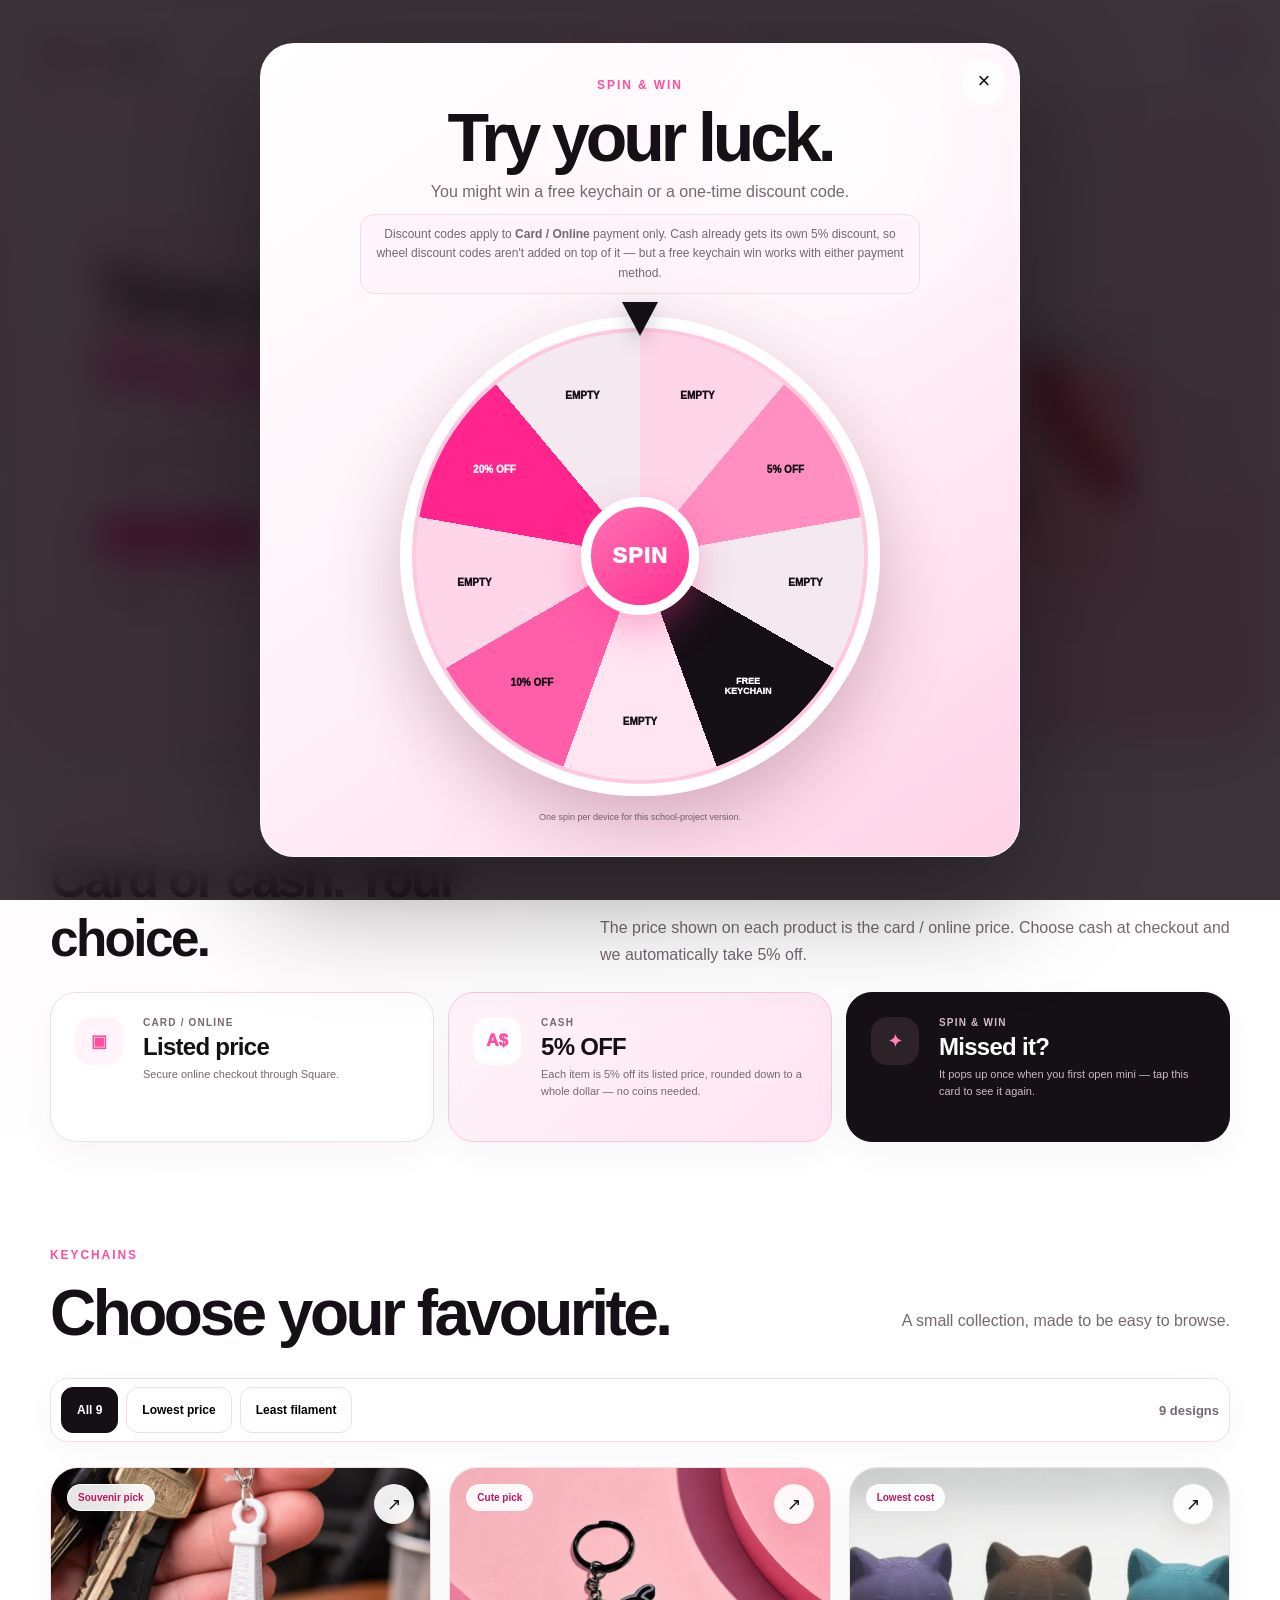
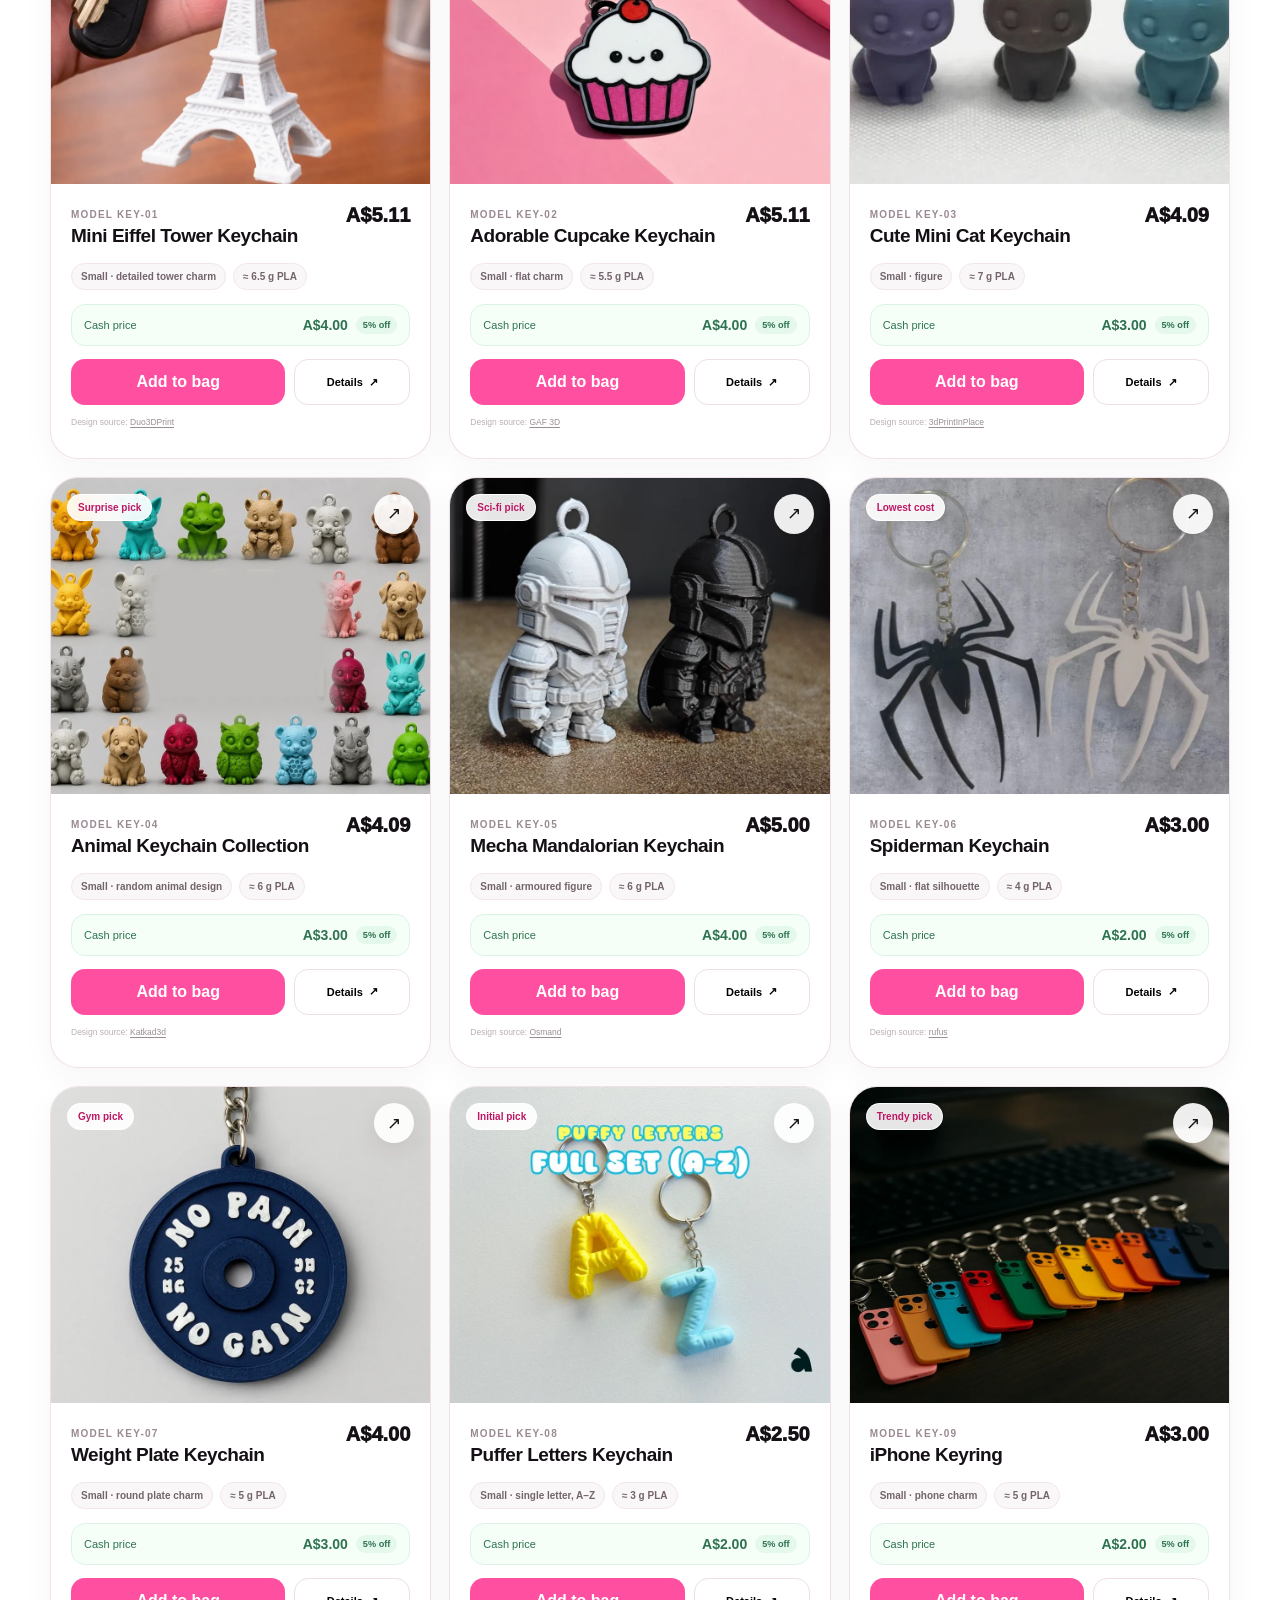
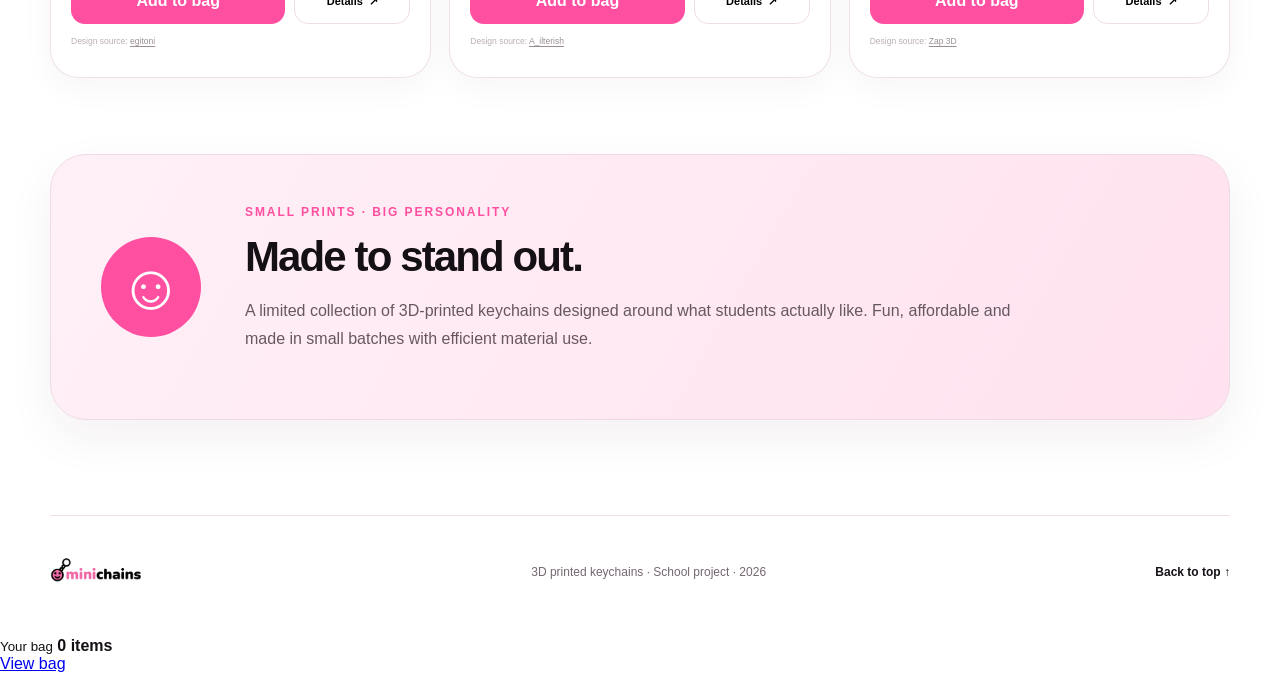
==== commit 99f6c596: "Add files via upload" ====
--- a/index.html
+++ b/index.html
@@ -25,15 +25,15 @@
       <div class="slides" id="heroSlides">
         <article class="hero-slide active" data-slide="0">
           <div class="hero-copy"><p class="eyebrow">MINI KEYCHAIN DROP</p><h1>Tiny prints.<br><span>Big personality.</span></h1><p>A small collection of cute 3D-printed keychains, chosen from student feedback and made in limited batches.</p><div class="hero-actions"><a class="btn btn-primary" href="#shop">Shop keychains <span>↗</span></a><a class="btn btn-ghost" href="#pay">How to pay</a></div><div class="mini-note"><strong>From A$2.50</strong><span>·</span><span>20-piece school batch</span></div></div>
-          <div class="hero-art triple real-photo-stack"><img src="https://makerworld.bblmw.com/makerworld/model/USb9d7b65bb140d5/design/0bc37a373b76adbb.webp?x-oss-process=image/resize,w_1000/format,webp" onerror="this.src='assets/images/eiffel-tower.jpg'" alt="Mini Eiffel Tower keychain"><img src="https://makerworld.bblmw.com/makerworld/model/USe99c09efcdbc78/design/206c53efbdd0711d.png?x-oss-process=image/resize,w_1000/format,webp" onerror="this.src='assets/images/cupcake.jpg'" alt="Cupcake keychain"><img src="https://makerworld.bblmw.com/makerworld/model/USe5b035dfb3cfe/design/2025-08-06_c64e803e6cafa8.jpg?x-oss-process=image/resize,w_1000/format,webp" onerror="this.src='assets/images/mini-cat.jpg'" alt="Mini cat keychain"></div>
+          <div class="hero-art triple real-photo-stack"><img src="https://makerworld.bblmw.com/makerworld/model/USb9d7b65bb140d5/design/0bc37a373b76adbb.webp?x-oss-process=image/resize,w_1000/format,webp" onerror="this.src='assets/images/eiffel-tower.jpg'" alt="Mini Eiffel Tower keychain"><img src="https://makerworld.bblmw.com/makerworld/model/USe99c09efcdbc78/design/206c53efbdd0711d.png?x-oss-process=image/resize,w_1000/format,webp" onerror="this.src='assets/images/cupcake.jpg'" alt="Cupcake keychain"><img src="assets/images/mini-cat.jpg" alt="Mini cat keychain"></div>
         </article>
         <article class="hero-slide" data-slide="1">
           <div class="hero-copy"><p class="eyebrow">CUTE PICKS</p><h1>Made small.<br><span>Made to keep.</span></h1><p>Simple, playful designs made to look good on keys, bags and pencil cases.</p><div class="hero-actions"><a class="btn btn-primary" href="#shop">Browse the drop <span>↗</span></a></div><div class="mini-note"><strong>A$4.09–A$5.11</strong><span>·</span><span>Small-batch 3D prints</span></div></div>
-          <div class="hero-art double real-photo-pair"><img src="https://makerworld.bblmw.com/makerworld/model/USe5b035dfb3cfe/design/2025-08-06_c64e803e6cafa8.jpg?x-oss-process=image/resize,w_1000/format,webp" onerror="this.src='assets/images/mini-cat.jpg'" alt="Mini cat keychain"><img src="https://makerworld.bblmw.com/makerworld/model/USe87a443210ba22/design/7cc5d5aded3a75e1.png?x-oss-process=image/resize,w_1000/format,webp" onerror="this.src='assets/images/animal-collection.jpg'" alt="Animal keychain collection"></div>
+          <div class="hero-art double real-photo-pair"><img src="assets/images/mini-cat.jpg" alt="Mini cat keychain"><img src="assets/images/animal-collection-clean.jpg" alt="Animal keychain collection"></div>
         </article>
         <article class="hero-slide" data-slide="2">
           <div class="hero-copy"><p class="eyebrow">MORE PERSONALITY</p><h1>Pick the one<br><span>that feels like you.</span></h1><p>From a Paris souvenir to a surprise animal pick, the collection is intentionally small so every design feels different.</p><div class="hero-actions"><a class="btn btn-primary" href="#shop">See all nine <span>↗</span></a></div><div class="mini-note"><strong>A$2.50–A$5.11</strong><span>·</span><span>Limited school-project drop</span></div></div>
-          <div class="hero-art double real-photo-pair"><img src="https://makerworld.bblmw.com/makerworld/model/USb9d7b65bb140d5/design/0bc37a373b76adbb.webp?x-oss-process=image/resize,w_1000/format,webp" onerror="this.src='assets/images/eiffel-tower.jpg'" alt="Mini Eiffel Tower keychain"><img src="https://makerworld.bblmw.com/makerworld/model/USe87a443210ba22/design/7cc5d5aded3a75e1.png?x-oss-process=image/resize,w_1000/format,webp" onerror="this.src='assets/images/animal-collection.jpg'" alt="Animal keychain collection"></div>
+          <div class="hero-art double real-photo-pair"><img src="https://makerworld.bblmw.com/makerworld/model/USb9d7b65bb140d5/design/0bc37a373b76adbb.webp?x-oss-process=image/resize,w_1000/format,webp" onerror="this.src='assets/images/eiffel-tower.jpg'" alt="Mini Eiffel Tower keychain"><img src="assets/images/animal-collection-clean.jpg" alt="Animal keychain collection"></div>
         </article>
       </div>
       <div class="slider-controls"><button id="prevSlide" aria-label="Previous slide">←</button><div class="dots" id="heroDots"><button class="active" data-slide-to="0" aria-label="Slide 1"></button><button data-slide-to="1" aria-label="Slide 2"></button><button data-slide-to="2" aria-label="Slide 3"></button></div><button id="nextSlide" aria-label="Next slide">→</button></div>
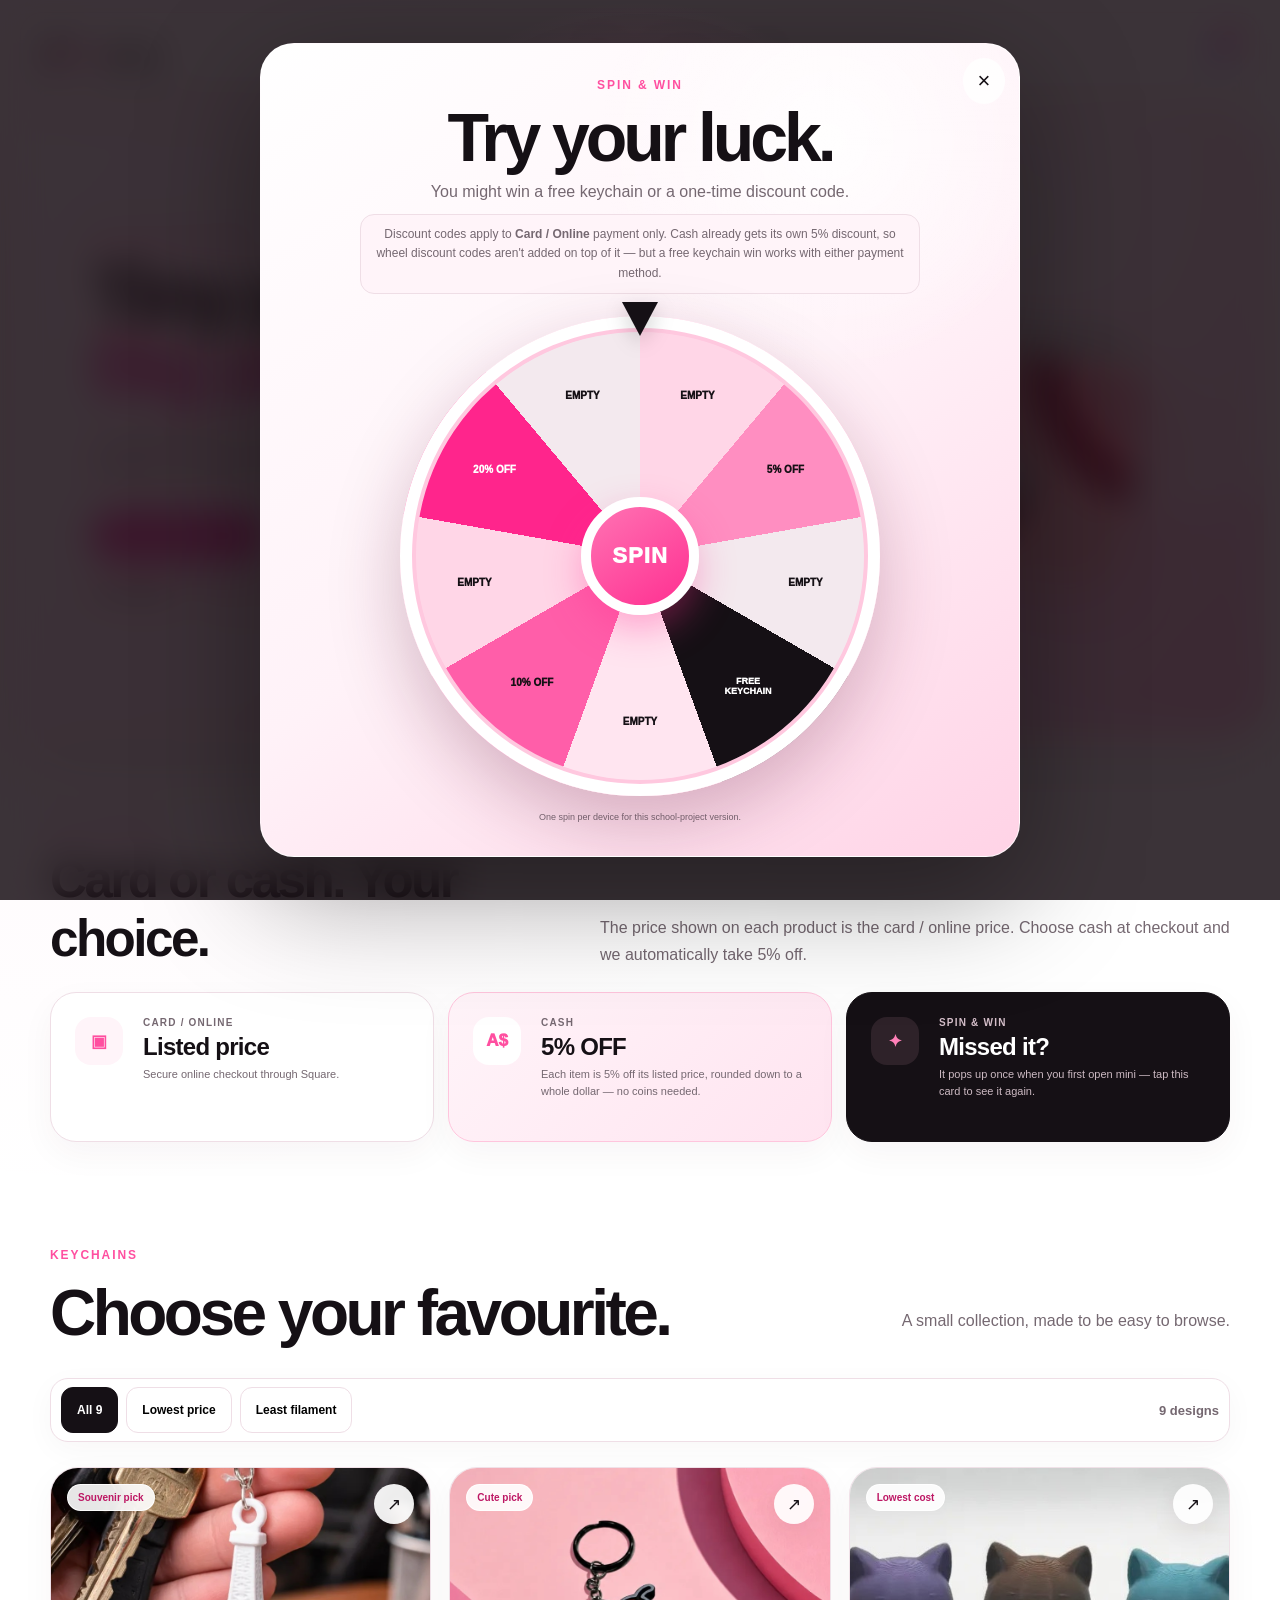
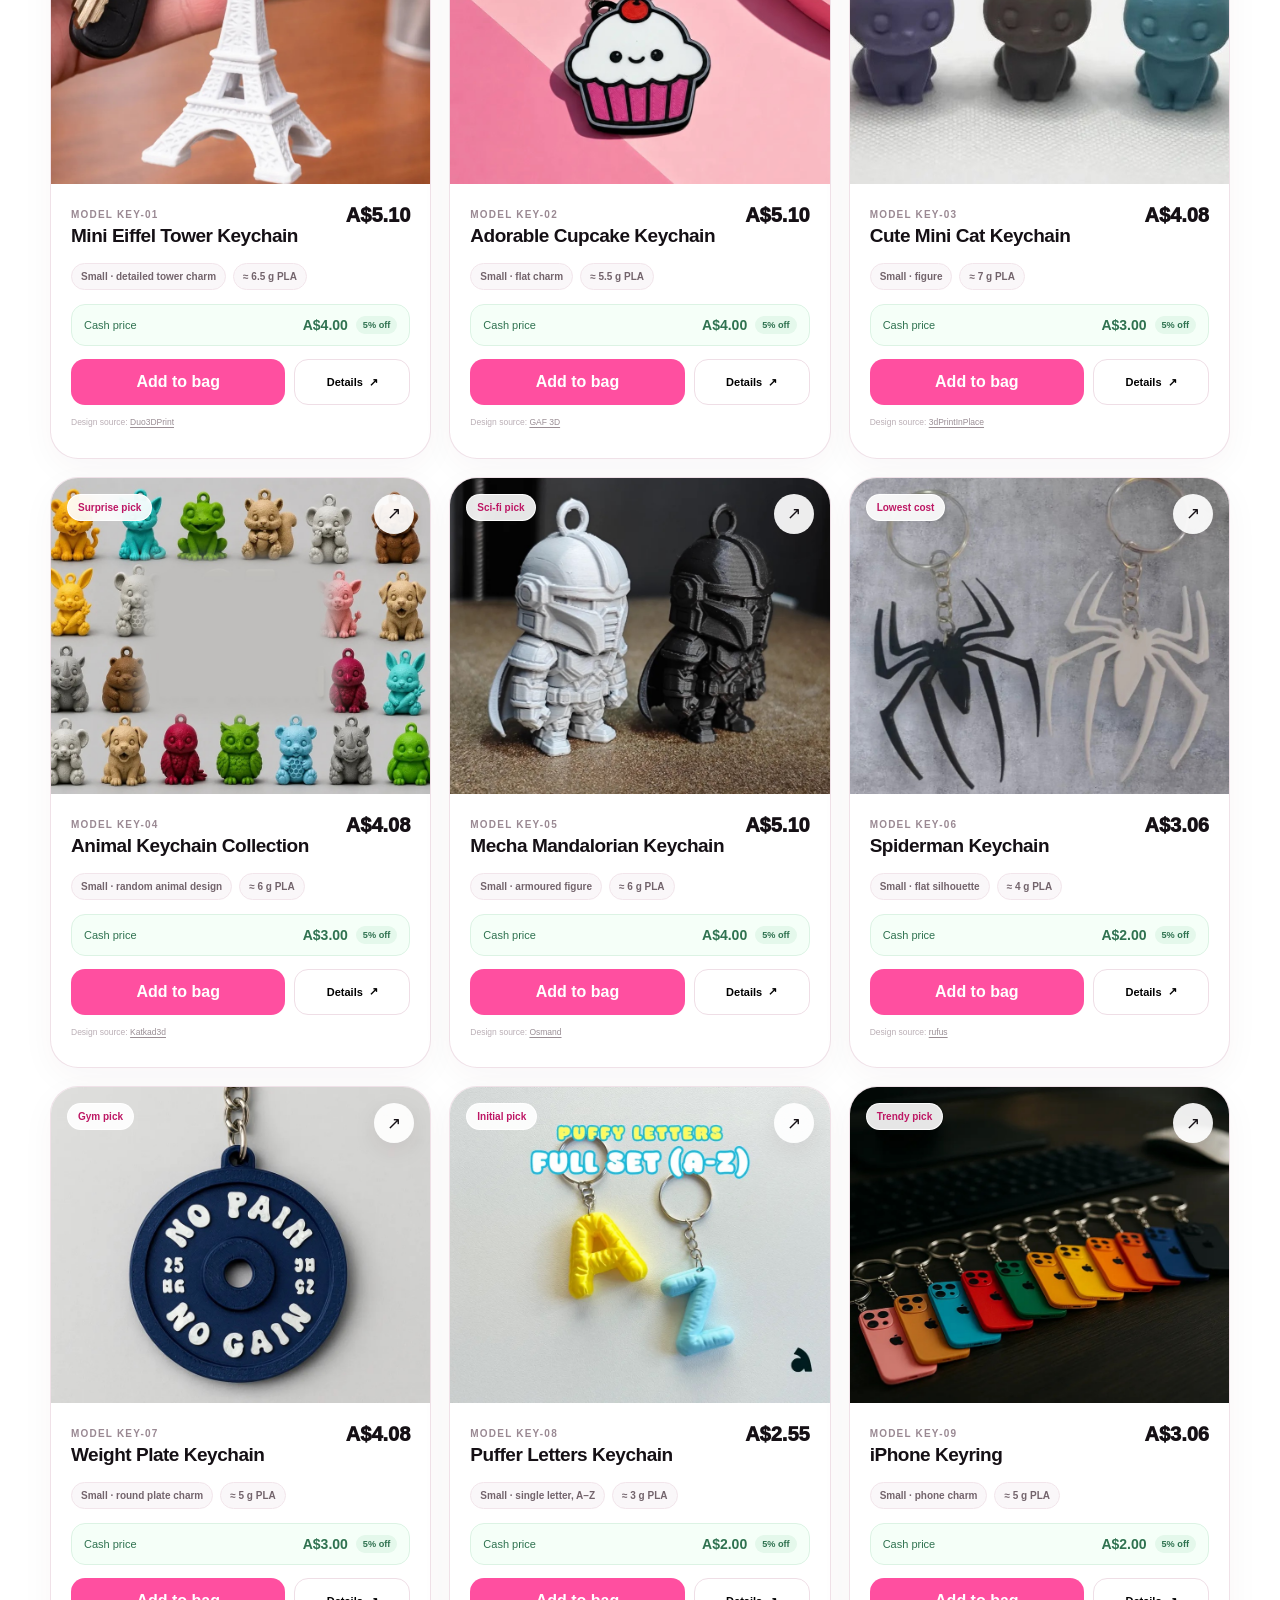
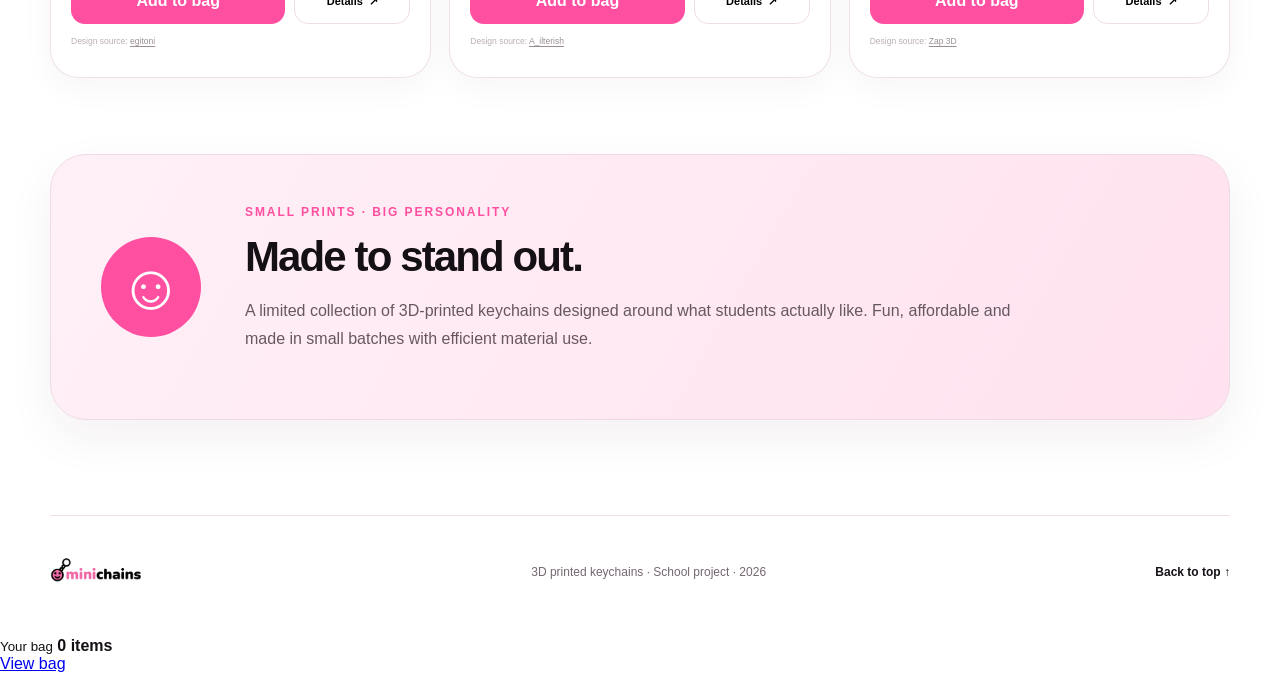
==== commit 8c03424d: "Add files via upload" ====
--- a/index.html
+++ b/index.html
@@ -24,15 +24,15 @@
     <section class="hero-slider" aria-label="mini keychain highlights">
       <div class="slides" id="heroSlides">
         <article class="hero-slide active" data-slide="0">
-          <div class="hero-copy"><p class="eyebrow">MINI KEYCHAIN DROP</p><h1>Tiny prints.<br><span>Big personality.</span></h1><p>A small collection of cute 3D-printed keychains, chosen from student feedback and made in limited batches.</p><div class="hero-actions"><a class="btn btn-primary" href="#shop">Shop keychains <span>↗</span></a><a class="btn btn-ghost" href="#pay">How to pay</a></div><div class="mini-note"><strong>From A$2.50</strong><span>·</span><span>20-piece school batch</span></div></div>
+          <div class="hero-copy"><p class="eyebrow">MINI KEYCHAIN DROP</p><h1>Tiny prints.<br><span>Big personality.</span></h1><p>A small collection of cute 3D-printed keychains, chosen from student feedback and made in limited batches.</p><div class="hero-actions"><a class="btn btn-primary" href="#shop">Shop keychains <span>↗</span></a><a class="btn btn-ghost" href="#pay">How to pay</a></div><div class="mini-note"><strong>From A$2.55</strong><span>·</span><span>20-piece school batch</span></div></div>
           <div class="hero-art triple real-photo-stack"><img src="https://makerworld.bblmw.com/makerworld/model/USb9d7b65bb140d5/design/0bc37a373b76adbb.webp?x-oss-process=image/resize,w_1000/format,webp" onerror="this.src='assets/images/eiffel-tower.jpg'" alt="Mini Eiffel Tower keychain"><img src="https://makerworld.bblmw.com/makerworld/model/USe99c09efcdbc78/design/206c53efbdd0711d.png?x-oss-process=image/resize,w_1000/format,webp" onerror="this.src='assets/images/cupcake.jpg'" alt="Cupcake keychain"><img src="assets/images/mini-cat.jpg" alt="Mini cat keychain"></div>
         </article>
         <article class="hero-slide" data-slide="1">
-          <div class="hero-copy"><p class="eyebrow">CUTE PICKS</p><h1>Made small.<br><span>Made to keep.</span></h1><p>Simple, playful designs made to look good on keys, bags and pencil cases.</p><div class="hero-actions"><a class="btn btn-primary" href="#shop">Browse the drop <span>↗</span></a></div><div class="mini-note"><strong>A$4.09–A$5.11</strong><span>·</span><span>Small-batch 3D prints</span></div></div>
+          <div class="hero-copy"><p class="eyebrow">CUTE PICKS</p><h1>Made small.<br><span>Made to keep.</span></h1><p>Simple, playful designs made to look good on keys, bags and pencil cases.</p><div class="hero-actions"><a class="btn btn-primary" href="#shop">Browse the drop <span>↗</span></a></div><div class="mini-note"><strong>A$4.08–A$5.10</strong><span>·</span><span>Small-batch 3D prints</span></div></div>
           <div class="hero-art double real-photo-pair"><img src="assets/images/mini-cat.jpg" alt="Mini cat keychain"><img src="assets/images/animal-collection-clean.jpg" alt="Animal keychain collection"></div>
         </article>
         <article class="hero-slide" data-slide="2">
-          <div class="hero-copy"><p class="eyebrow">MORE PERSONALITY</p><h1>Pick the one<br><span>that feels like you.</span></h1><p>From a Paris souvenir to a surprise animal pick, the collection is intentionally small so every design feels different.</p><div class="hero-actions"><a class="btn btn-primary" href="#shop">See all nine <span>↗</span></a></div><div class="mini-note"><strong>A$2.50–A$5.11</strong><span>·</span><span>Limited school-project drop</span></div></div>
+          <div class="hero-copy"><p class="eyebrow">MORE PERSONALITY</p><h1>Pick the one<br><span>that feels like you.</span></h1><p>From a Paris souvenir to a surprise animal pick, the collection is intentionally small so every design feels different.</p><div class="hero-actions"><a class="btn btn-primary" href="#shop">See all nine <span>↗</span></a></div><div class="mini-note"><strong>A$2.55–A$5.10</strong><span>·</span><span>Limited school-project drop</span></div></div>
           <div class="hero-art double real-photo-pair"><img src="https://makerworld.bblmw.com/makerworld/model/USb9d7b65bb140d5/design/0bc37a373b76adbb.webp?x-oss-process=image/resize,w_1000/format,webp" onerror="this.src='assets/images/eiffel-tower.jpg'" alt="Mini Eiffel Tower keychain"><img src="assets/images/animal-collection-clean.jpg" alt="Animal keychain collection"></div>
         </article>
       </div>
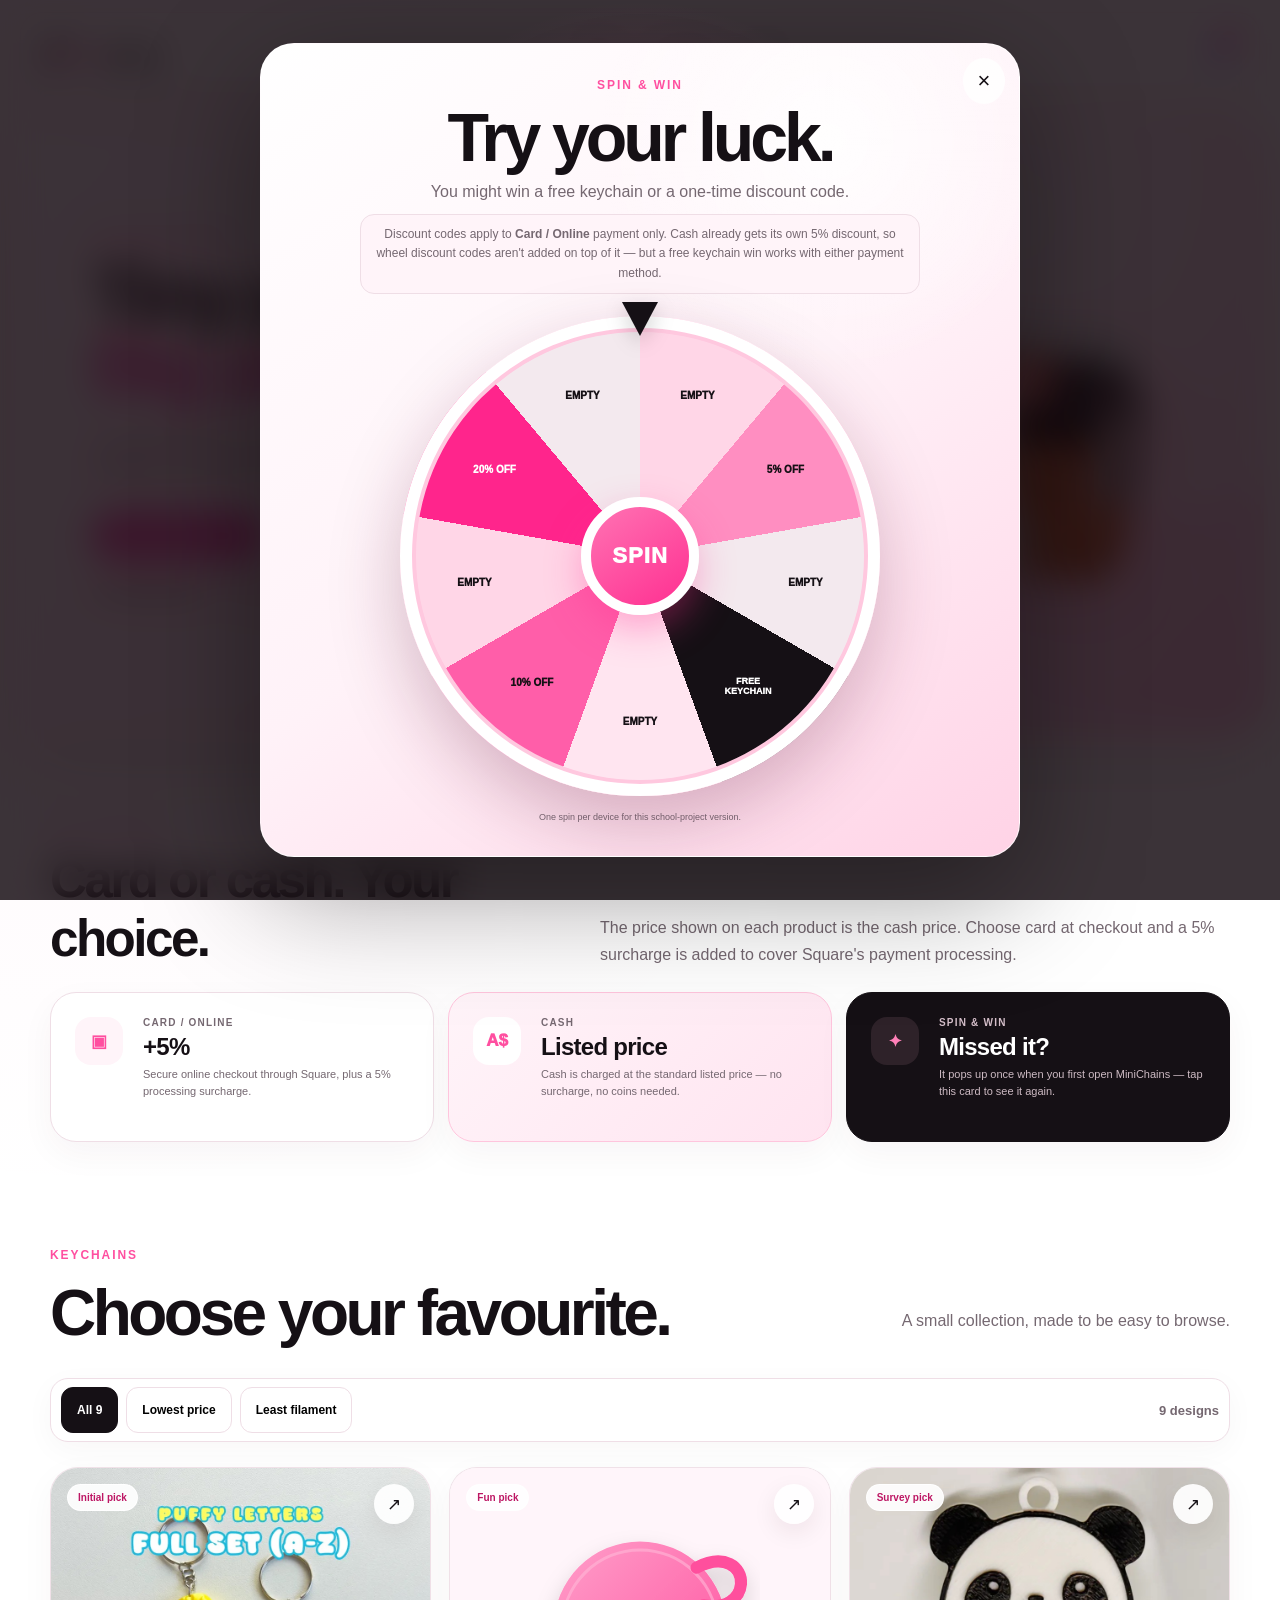
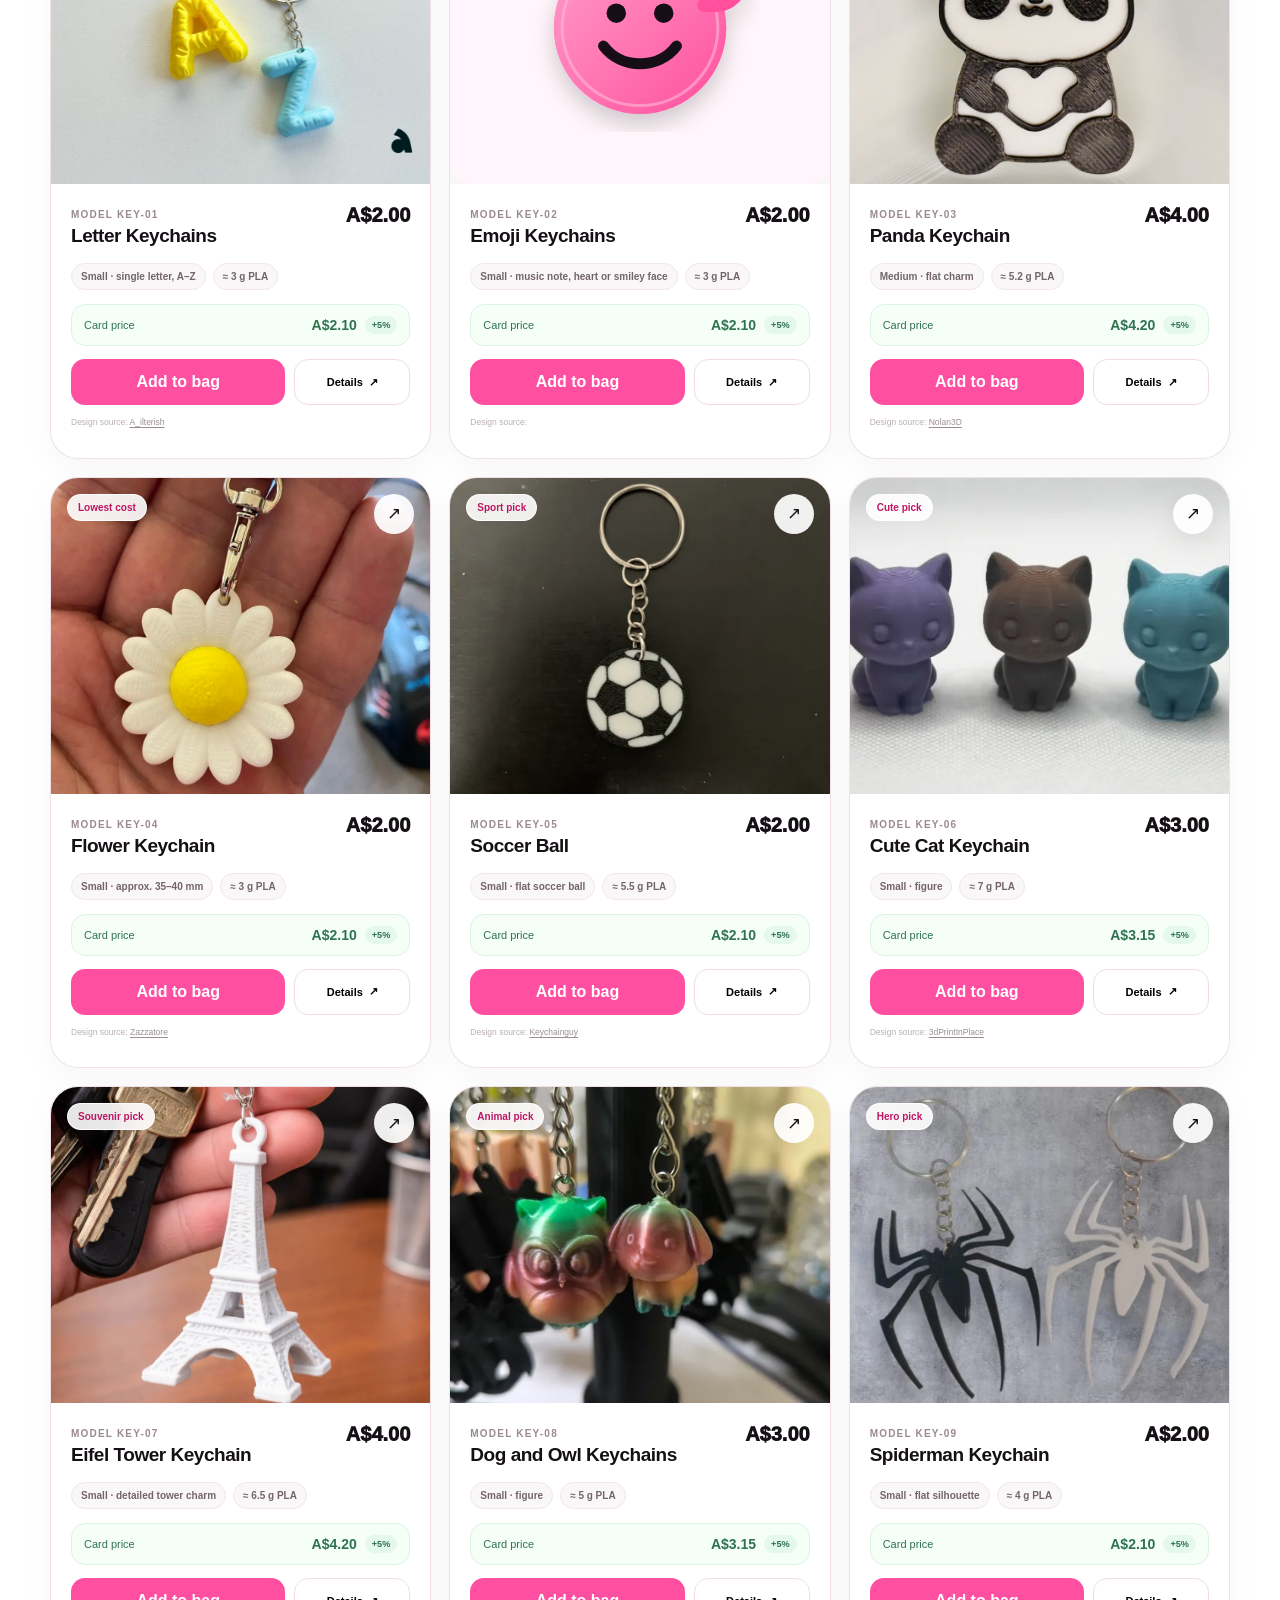
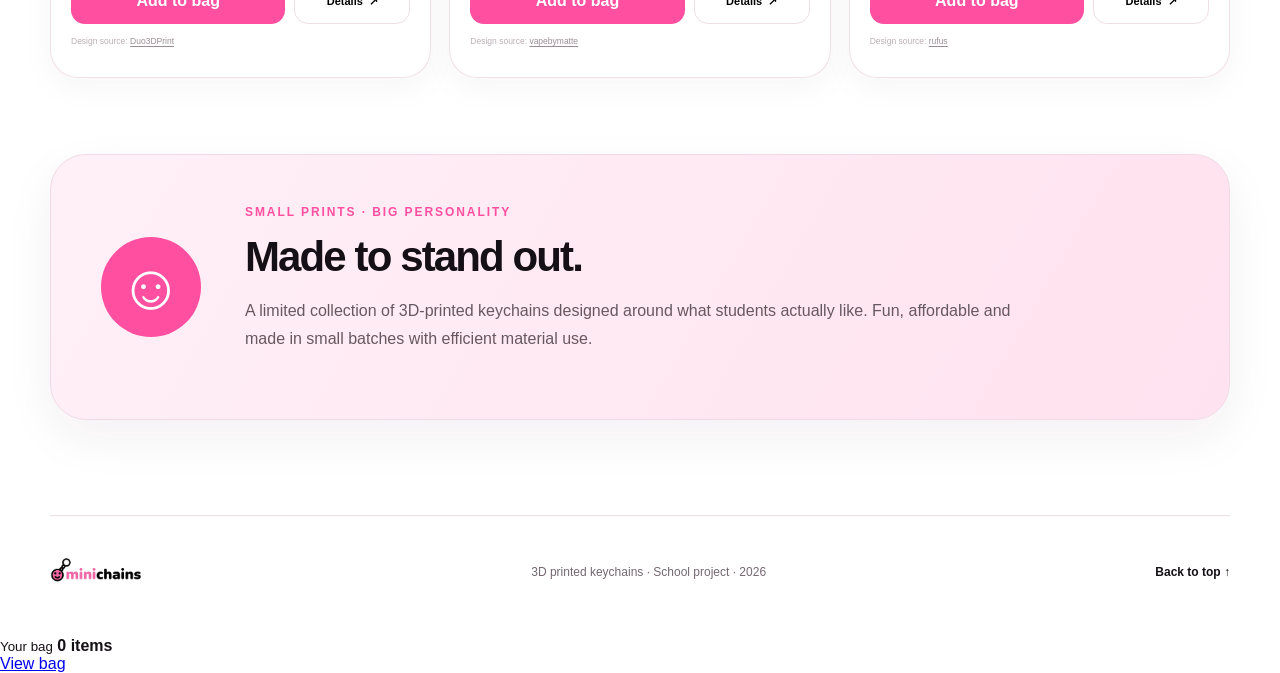
==== commit 3f124009: "Add files via upload" ====
--- a/index.html
+++ b/index.html
@@ -4,14 +4,14 @@
   <meta charset="utf-8" />
   <meta name="viewport" content="width=device-width,initial-scale=1,viewport-fit=cover" />
   <meta name="theme-color" content="#fff6fa" />
-  <meta name="description" content="mini — a small 3D printed keychain collection created for a school project." />
-  <title>Mini Keychain</title>
+  <meta name="description" content="MiniChains — a small 3D printed keychain collection created for a school project." />
+  <title>MiniChains</title>
   <link rel="icon" href="assets/icons/favicon.svg" type="image/svg+xml" />
   <link rel="stylesheet" href="styles.css" />
 </head>
 <body>
   <header class="site-header" id="top">
-    <a class="brand" href="#top" aria-label="mini home"><img src="assets/images/mini-logo.png" alt="mini" /></a>
+    <a class="brand" href="#top" aria-label="MiniChains home"><img src="assets/images/mini-logo.png" alt="MiniChains" /></a>
     <nav class="desktop-nav" aria-label="Primary navigation"><a href="#top">Home</a><a href="#shop">Keychains</a><a href="#pay">Pay</a></nav>
     <div class="header-actions">
       <a class="icon-btn bag-btn" id="cartToggle" href="checkout.html" aria-label="View bag"><svg viewBox="0 0 24 24"><path d="M6 8h12l1 12H5L6 8Z"/><path d="M9 9V6a3 3 0 0 1 6 0v3"/></svg><span class="cart-count" id="cartCount">0</span></a>
@@ -21,19 +21,19 @@
   <nav class="mobile-nav" id="mobileNav"><a href="#top">Home</a><a href="#shop">Keychains</a><a href="#pay">Pay</a></nav>
 
   <main>
-    <section class="hero-slider" aria-label="mini keychain highlights">
+    <section class="hero-slider" aria-label="MiniChains keychain highlights">
       <div class="slides" id="heroSlides">
         <article class="hero-slide active" data-slide="0">
-          <div class="hero-copy"><p class="eyebrow">MINI KEYCHAIN DROP</p><h1>Tiny prints.<br><span>Big personality.</span></h1><p>A small collection of cute 3D-printed keychains, chosen from student feedback and made in limited batches.</p><div class="hero-actions"><a class="btn btn-primary" href="#shop">Shop keychains <span>↗</span></a><a class="btn btn-ghost" href="#pay">How to pay</a></div><div class="mini-note"><strong>From A$2.55</strong><span>·</span><span>20-piece school batch</span></div></div>
-          <div class="hero-art triple real-photo-stack"><img src="https://makerworld.bblmw.com/makerworld/model/USb9d7b65bb140d5/design/0bc37a373b76adbb.webp?x-oss-process=image/resize,w_1000/format,webp" onerror="this.src='assets/images/eiffel-tower.jpg'" alt="Mini Eiffel Tower keychain"><img src="https://makerworld.bblmw.com/makerworld/model/USe99c09efcdbc78/design/206c53efbdd0711d.png?x-oss-process=image/resize,w_1000/format,webp" onerror="this.src='assets/images/cupcake.jpg'" alt="Cupcake keychain"><img src="assets/images/mini-cat.jpg" alt="Mini cat keychain"></div>
+          <div class="hero-copy"><p class="eyebrow">MINICHAINS DROP</p><h1>Tiny prints.<br><span>Big personality.</span></h1><p>A small collection of cute 3D-printed keychains, chosen from student feedback and made in limited batches.</p><div class="hero-actions"><a class="btn btn-primary" href="#shop">Shop keychains <span>↗</span></a><a class="btn btn-ghost" href="#pay">How to pay</a></div><div class="mini-note"><strong>From A$2.00 cash</strong><span>·</span><span>18-piece school batch</span></div></div>
+          <div class="hero-art triple real-photo-stack"><img src="assets/images/panda-real.jpg" alt="Panda keychain"><img src="assets/images/eiffel-tower.jpg" alt="Eifel Tower keychain"><img src="assets/images/mini-cat.jpg" alt="Cute cat keychain"></div>
         </article>
         <article class="hero-slide" data-slide="1">
-          <div class="hero-copy"><p class="eyebrow">CUTE PICKS</p><h1>Made small.<br><span>Made to keep.</span></h1><p>Simple, playful designs made to look good on keys, bags and pencil cases.</p><div class="hero-actions"><a class="btn btn-primary" href="#shop">Browse the drop <span>↗</span></a></div><div class="mini-note"><strong>A$4.08–A$5.10</strong><span>·</span><span>Small-batch 3D prints</span></div></div>
-          <div class="hero-art double real-photo-pair"><img src="assets/images/mini-cat.jpg" alt="Mini cat keychain"><img src="assets/images/animal-collection-clean.jpg" alt="Animal keychain collection"></div>
+          <div class="hero-copy"><p class="eyebrow">CUTE PICKS</p><h1>Made small.<br><span>Made to keep.</span></h1><p>Simple, playful designs made to look good on keys, bags and pencil cases.</p><div class="hero-actions"><a class="btn btn-primary" href="#shop">Browse the drop <span>↗</span></a></div><div class="mini-note"><strong>A$2.00–A$4.00 cash</strong><span>·</span><span>Small-batch 3D prints</span></div></div>
+          <div class="hero-art double real-photo-pair"><img src="assets/images/daisy-real.jpg" alt="Flower keychain"><img src="assets/images/dog-owl.jpg" alt="Dog and owl keychain"></div>
         </article>
         <article class="hero-slide" data-slide="2">
-          <div class="hero-copy"><p class="eyebrow">MORE PERSONALITY</p><h1>Pick the one<br><span>that feels like you.</span></h1><p>From a Paris souvenir to a surprise animal pick, the collection is intentionally small so every design feels different.</p><div class="hero-actions"><a class="btn btn-primary" href="#shop">See all nine <span>↗</span></a></div><div class="mini-note"><strong>A$2.55–A$5.10</strong><span>·</span><span>Limited school-project drop</span></div></div>
-          <div class="hero-art double real-photo-pair"><img src="https://makerworld.bblmw.com/makerworld/model/USb9d7b65bb140d5/design/0bc37a373b76adbb.webp?x-oss-process=image/resize,w_1000/format,webp" onerror="this.src='assets/images/eiffel-tower.jpg'" alt="Mini Eiffel Tower keychain"><img src="assets/images/animal-collection-clean.jpg" alt="Animal keychain collection"></div>
+          <div class="hero-copy"><p class="eyebrow">MORE PERSONALITY</p><h1>Pick the one<br><span>that feels like you.</span></h1><p>From a Paris souvenir to a surprise animal pick, the collection is intentionally small so every design feels different.</p><div class="hero-actions"><a class="btn btn-primary" href="#shop">See all nine <span>↗</span></a></div><div class="mini-note"><strong>A$2.00–A$4.00 cash</strong><span>·</span><span>Limited school-project drop</span></div></div>
+          <div class="hero-art double real-photo-pair"><img src="assets/images/spiderman.jpg" alt="Spiderman keychain"><img src="assets/images/soccer-real.jpg" alt="Soccer ball keychain"></div>
         </article>
       </div>
       <div class="slider-controls"><button id="prevSlide" aria-label="Previous slide">←</button><div class="dots" id="heroDots"><button class="active" data-slide-to="0" aria-label="Slide 1"></button><button data-slide-to="1" aria-label="Slide 2"></button><button data-slide-to="2" aria-label="Slide 3"></button></div><button id="nextSlide" aria-label="Next slide">→</button></div>
@@ -41,12 +41,12 @@
 <section class="payment-guide" id="pay">
       <div class="payment-guide-head">
         <div><p class="eyebrow">PAY YOUR WAY</p><h2>Card or cash. Your choice.</h2></div>
-        <p>The price shown on each product is the card / online price. Choose cash at checkout and we automatically take 5% off.</p>
+        <p>The price shown on each product is the cash price. Choose card at checkout and a 5% surcharge is added to cover Square's payment processing.</p>
       </div>
       <div class="payment-guide-grid">
-        <article class="pay-card card-pay"><div class="pay-icon">▣</div><div><span>Card / Online</span><strong>Listed price</strong><small>Secure online checkout through Square.</small></div></article>
-        <article class="pay-card cash-pay"><div class="pay-icon">A$</div><div><span>Cash</span><strong>5% OFF</strong><small>Each item is 5% off its listed price, rounded down to a whole dollar — no coins needed.</small></div></article>
-        <button type="button" class="pay-card spin-pay" id="spinAgainCard"><div class="pay-icon">✦</div><div><span>Spin &amp; win</span><strong>Missed it?</strong><small>It pops up once when you first open mini — tap this card to see it again.</small></div></button>
+        <article class="pay-card card-pay"><div class="pay-icon">▣</div><div><span>Card / Online</span><strong>+5%</strong><small>Secure online checkout through Square, plus a 5% processing surcharge.</small></div></article>
+        <article class="pay-card cash-pay"><div class="pay-icon">A$</div><div><span>Cash</span><strong>Listed price</strong><small>Cash is charged at the standard listed price — no surcharge, no coins needed.</small></div></article>
+        <button type="button" class="pay-card spin-pay" id="spinAgainCard"><div class="pay-icon">✦</div><div><span>Spin &amp; win</span><strong>Missed it?</strong><small>It pops up once when you first open MiniChains — tap this card to see it again.</small></div></button>
       </div>
     </section>
 
@@ -62,7 +62,7 @@
     </section>
   </main>
 
-  <footer><a class="footer-brand" href="#top"><img src="assets/images/mini-logo.png" alt="mini"></a><p>3D printed keychains · School project · 2026</p><a href="#top">Back to top ↑</a></footer>
+  <footer><a class="footer-brand" href="#top"><img src="assets/images/mini-logo.png" alt="MiniChains"></a><p>3D printed keychains · School project · 2026</p><a href="#top">Back to top ↑</a></footer>
 
   <div class="spin-launch" id="spinLaunch" aria-hidden="true">
     <div class="spin-launch-backdrop"></div>
@@ -123,8 +123,8 @@
       <p class="eyebrow" id="quickModel"></p>
       <h2 id="quickName"></h2>
       <div class="quick-price-row">
-        <div><span>Card / online</span><strong id="quickPrice"></strong></div>
-        <div class="cash-price"><span>Cash · 5% off</span><strong id="quickCashPrice"></strong></div>
+        <div><span>Cash</span><strong id="quickPrice"></strong></div>
+        <div class="cash-price"><span>Card / online · +5%</span><strong id="quickCashPrice"></strong></div>
       </div>
       <div class="detail-grid">
         <div class="detail-cell"><span>SIZE</span><strong id="quickSize"></strong></div>
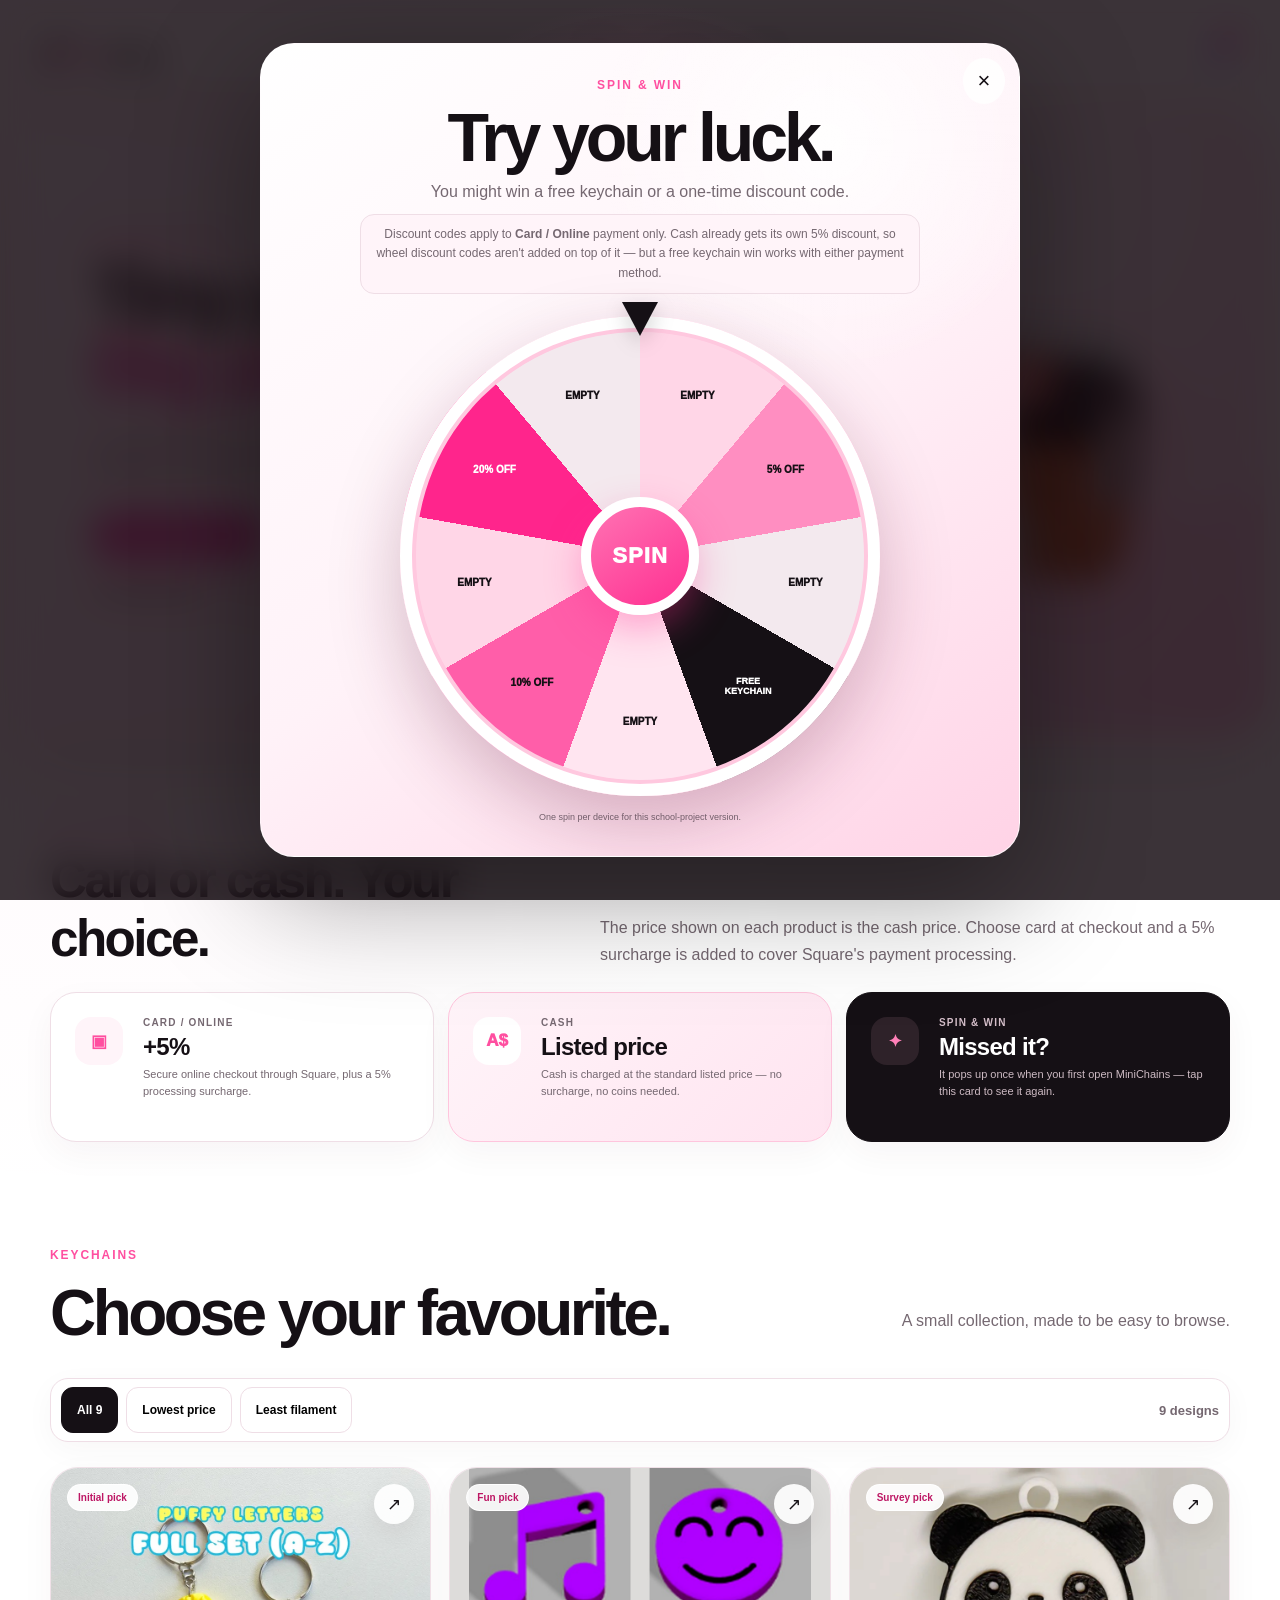
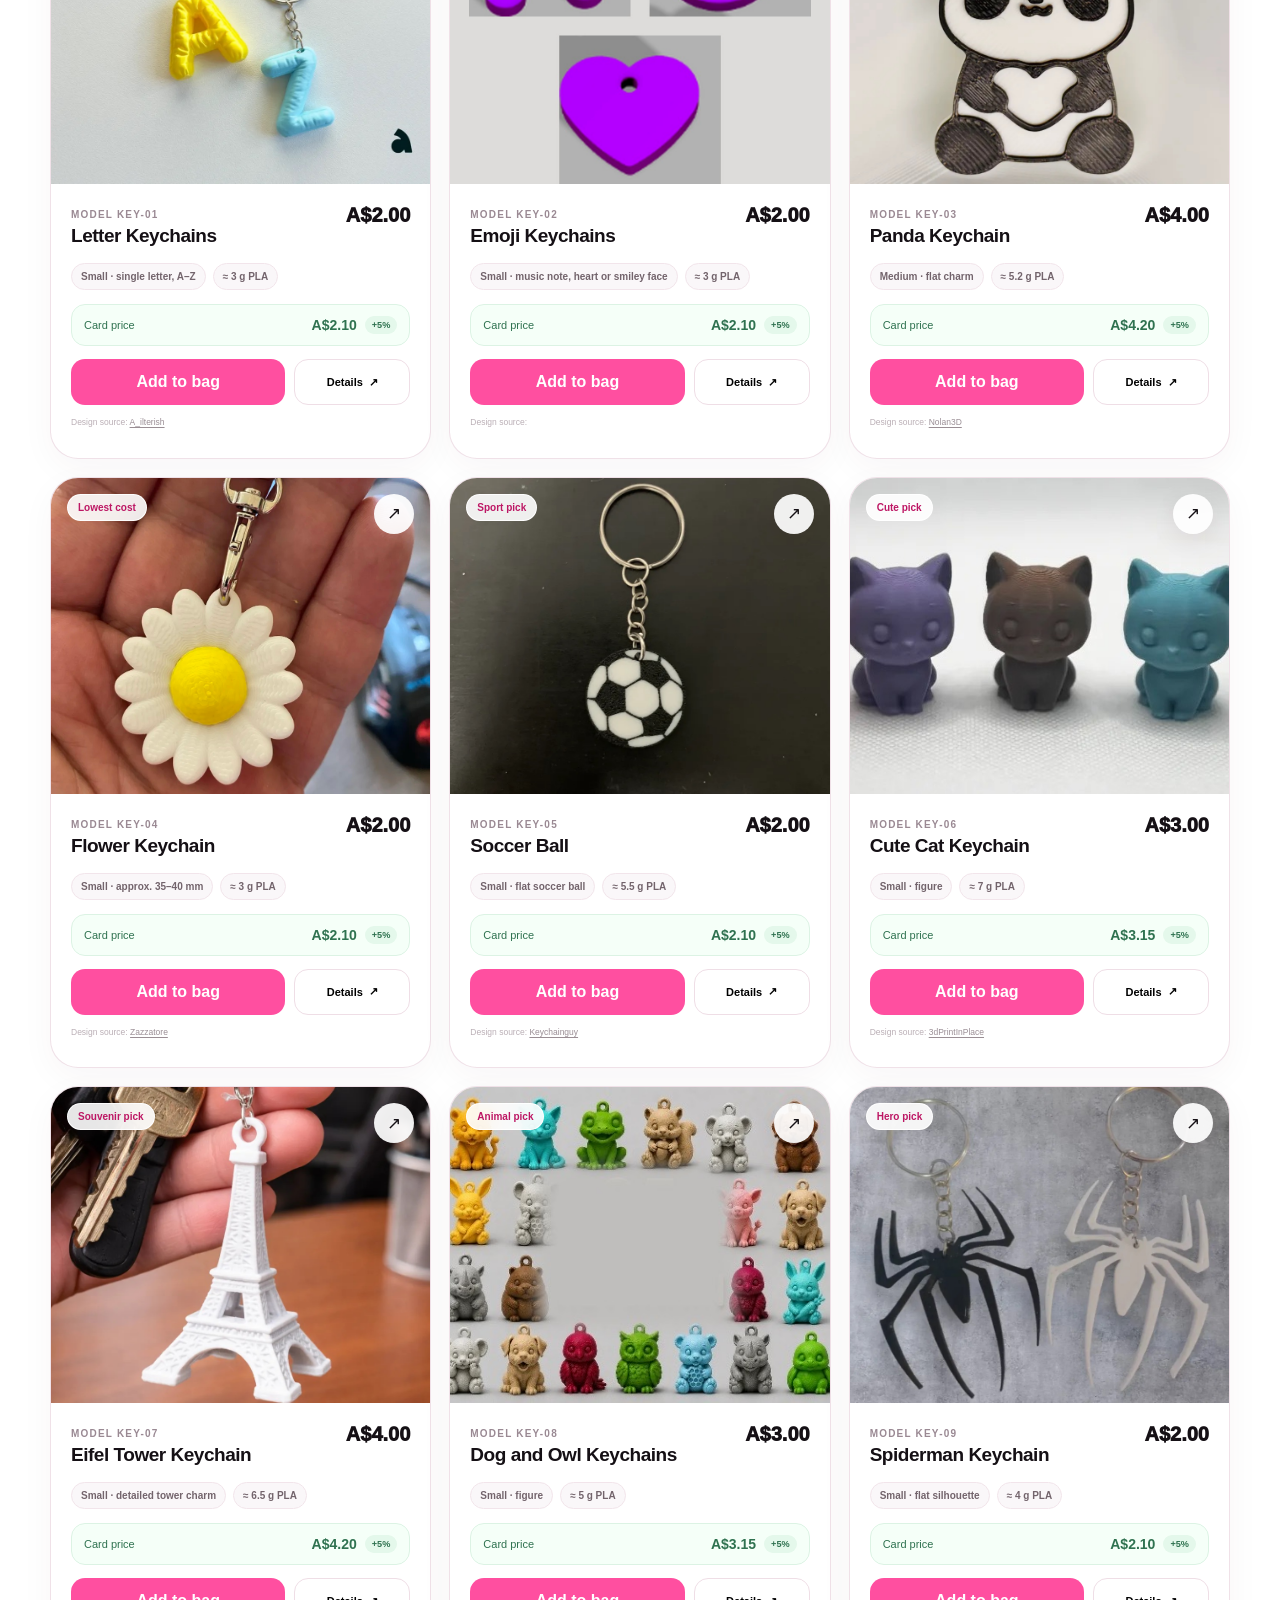
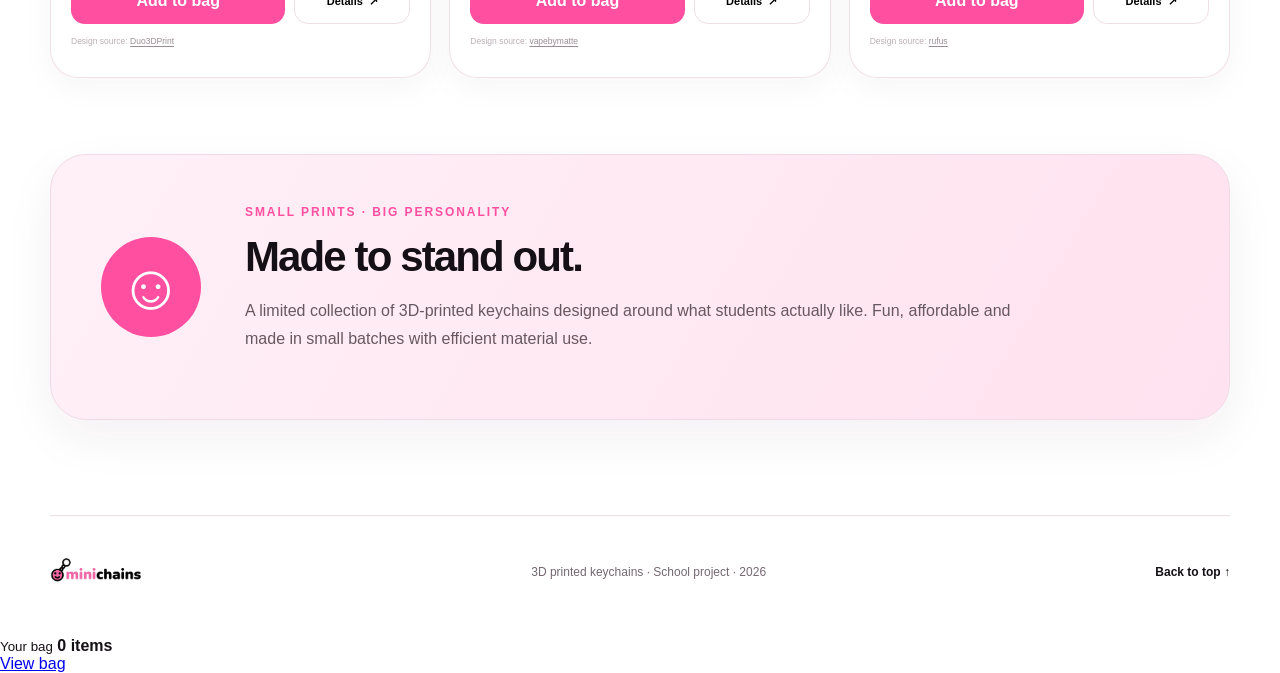
==== commit 4c271ff0: "Update index.html" ====
--- a/index.html
+++ b/index.html
@@ -5,7 +5,7 @@
   <meta name="viewport" content="width=device-width,initial-scale=1,viewport-fit=cover" />
   <meta name="theme-color" content="#fff6fa" />
   <meta name="description" content="MiniChains — a small 3D printed keychain collection created for a school project." />
-  <title>MiniChains</title>
+  <title>minichains</title>
   <link rel="icon" href="assets/icons/favicon.svg" type="image/svg+xml" />
   <link rel="stylesheet" href="styles.css" />
 </head>
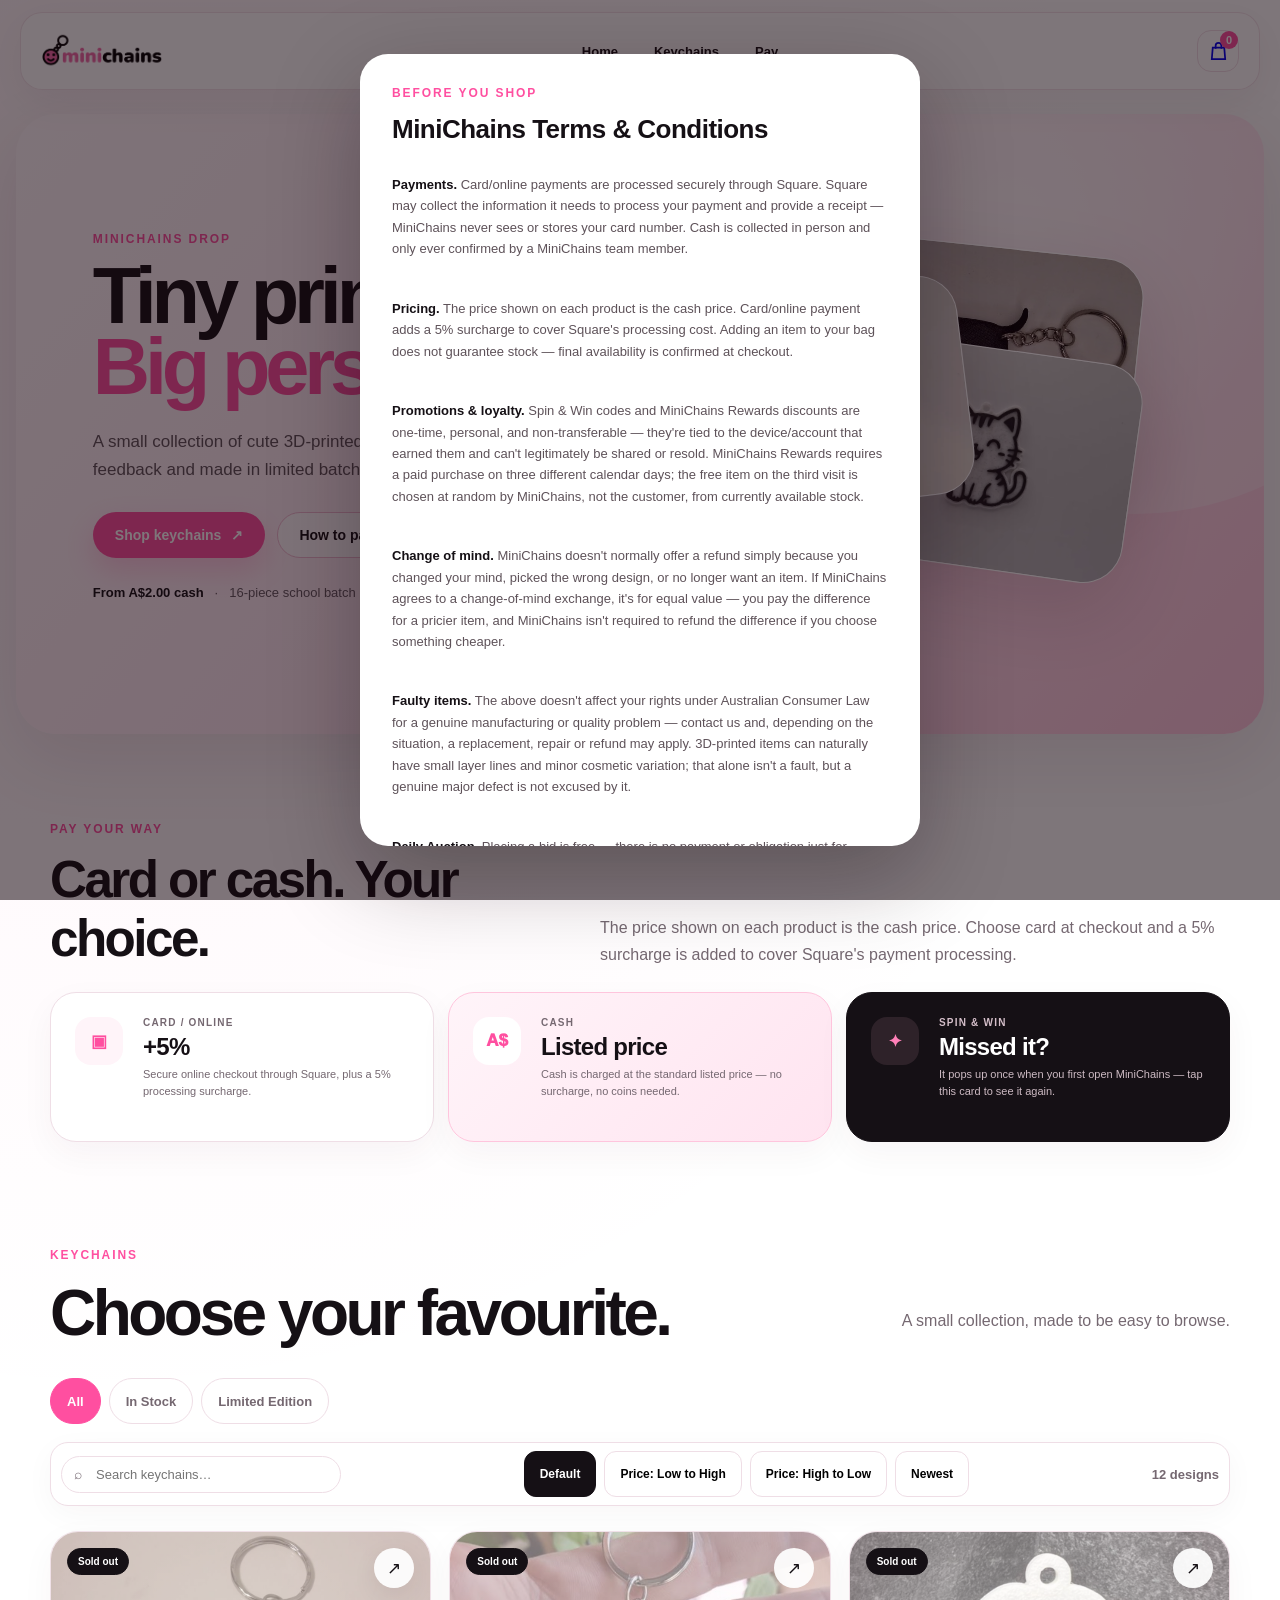
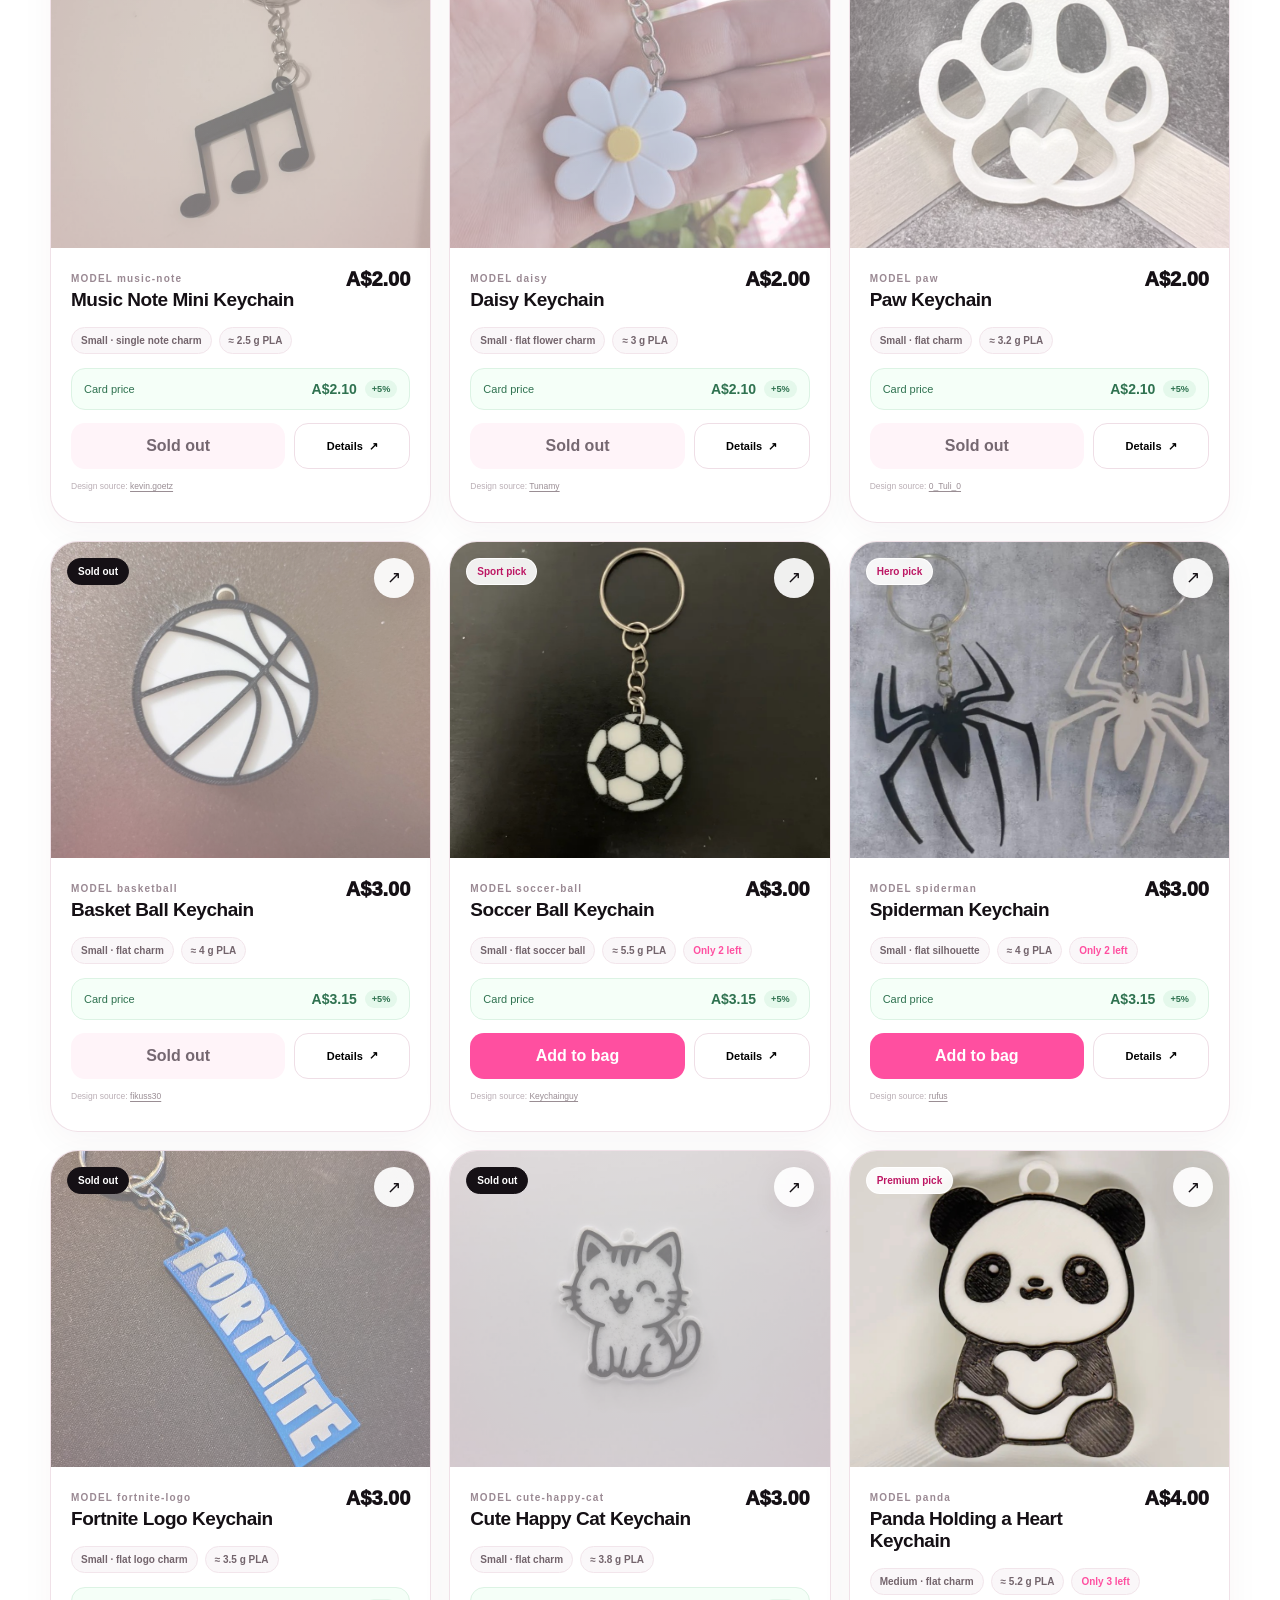
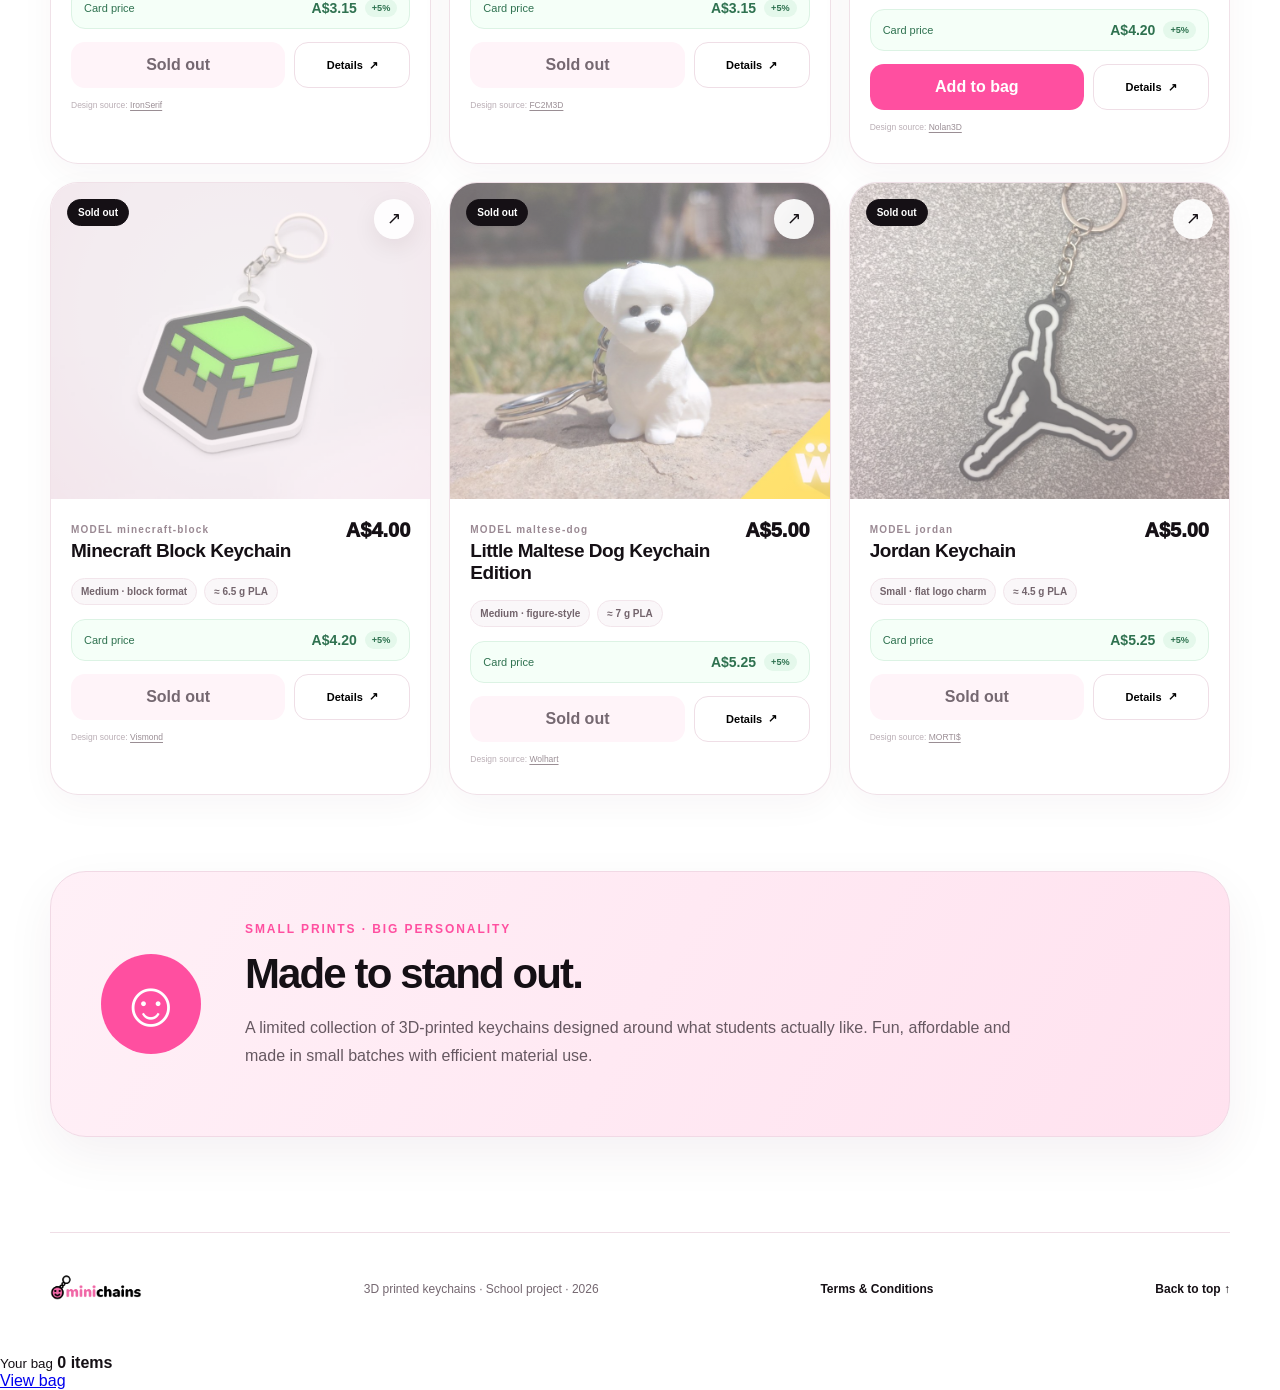
==== commit bc3c1abc: "Add files via upload" ====
--- a/index.html
+++ b/index.html
@@ -5,7 +5,7 @@
   <meta name="viewport" content="width=device-width,initial-scale=1,viewport-fit=cover" />
   <meta name="theme-color" content="#fff6fa" />
   <meta name="description" content="MiniChains — a small 3D printed keychain collection created for a school project." />
-  <title>minichains</title>
+  <title>MiniChains</title>
   <link rel="icon" href="assets/icons/favicon.svg" type="image/svg+xml" />
   <link rel="stylesheet" href="styles.css" />
 </head>
@@ -24,16 +24,16 @@
     <section class="hero-slider" aria-label="MiniChains keychain highlights">
       <div class="slides" id="heroSlides">
         <article class="hero-slide active" data-slide="0">
-          <div class="hero-copy"><p class="eyebrow">MINICHAINS DROP</p><h1>Tiny prints.<br><span>Big personality.</span></h1><p>A small collection of cute 3D-printed keychains, chosen from student feedback and made in limited batches.</p><div class="hero-actions"><a class="btn btn-primary" href="#shop">Shop keychains <span>↗</span></a><a class="btn btn-ghost" href="#pay">How to pay</a></div><div class="mini-note"><strong>From A$2.00 cash</strong><span>·</span><span>18-piece school batch</span></div></div>
-          <div class="hero-art triple real-photo-stack"><img src="assets/images/panda-real.jpg" alt="Panda keychain"><img src="assets/images/eiffel-tower.jpg" alt="Eifel Tower keychain"><img src="assets/images/mini-cat.jpg" alt="Cute cat keychain"></div>
+          <div class="hero-copy"><p class="eyebrow">MINICHAINS DROP</p><h1>Tiny prints.<br><span>Big personality.</span></h1><p>A small collection of cute 3D-printed keychains, chosen from student feedback and made in limited batches.</p><div class="hero-actions"><a class="btn btn-primary" href="#shop">Shop keychains <span>↗</span></a><a class="btn btn-ghost" href="#pay">How to pay</a></div><div class="mini-note"><strong>From A$2.00 cash</strong><span>·</span><span>16-piece school batch</span></div></div>
+          <div class="hero-art triple real-photo-stack"><img src="assets/images/panda-real.jpg" alt="Panda keychain"><img src="assets/images/cat-flat.jpg" alt="Cat keychain"><img src="assets/images/dog-keychain.jpg" alt="Dog keychain"></div>
         </article>
         <article class="hero-slide" data-slide="1">
-          <div class="hero-copy"><p class="eyebrow">CUTE PICKS</p><h1>Made small.<br><span>Made to keep.</span></h1><p>Simple, playful designs made to look good on keys, bags and pencil cases.</p><div class="hero-actions"><a class="btn btn-primary" href="#shop">Browse the drop <span>↗</span></a></div><div class="mini-note"><strong>A$2.00–A$4.00 cash</strong><span>·</span><span>Small-batch 3D prints</span></div></div>
-          <div class="hero-art double real-photo-pair"><img src="assets/images/daisy-real.jpg" alt="Flower keychain"><img src="assets/images/dog-owl.jpg" alt="Dog and owl keychain"></div>
+          <div class="hero-copy"><p class="eyebrow">CUTE PICKS</p><h1>Made small.<br><span>Made to keep.</span></h1><p>Simple, playful designs made to look good on keys, bags and pencil cases.</p><div class="hero-actions"><a class="btn btn-primary" href="#shop">Browse the drop <span>↗</span></a></div><div class="mini-note"><strong>A$2.00–A$5.00 cash</strong><span>·</span><span>Small-batch 3D prints</span></div></div>
+          <div class="hero-art double real-photo-pair"><img src="assets/images/daisy-real.jpg" alt="Flower keychain"><img src="assets/images/soccer-real.jpg" alt="Soccer ball keychain"></div>
         </article>
         <article class="hero-slide" data-slide="2">
-          <div class="hero-copy"><p class="eyebrow">MORE PERSONALITY</p><h1>Pick the one<br><span>that feels like you.</span></h1><p>From a Paris souvenir to a surprise animal pick, the collection is intentionally small so every design feels different.</p><div class="hero-actions"><a class="btn btn-primary" href="#shop">See all nine <span>↗</span></a></div><div class="mini-note"><strong>A$2.00–A$4.00 cash</strong><span>·</span><span>Limited school-project drop</span></div></div>
-          <div class="hero-art double real-photo-pair"><img src="assets/images/spiderman.jpg" alt="Spiderman keychain"><img src="assets/images/soccer-real.jpg" alt="Soccer ball keychain"></div>
+          <div class="hero-copy"><p class="eyebrow">MORE PERSONALITY</p><h1>Pick the one<br><span>that feels like you.</span></h1><p>From flat silhouette charms to a chunky panda, the collection is intentionally small so every design feels different.</p><div class="hero-actions"><a class="btn btn-primary" href="#shop">See the full range <span>↗</span></a></div><div class="mini-note"><strong>A$2.00–A$5.00 cash</strong><span>·</span><span>Limited school-project drop</span></div></div>
+          <div class="hero-art single real-photo-single"><img src="assets/images/spiderman.jpg" alt="Spiderman keychain"></div>
         </article>
       </div>
       <div class="slider-controls"><button id="prevSlide" aria-label="Previous slide">←</button><div class="dots" id="heroDots"><button class="active" data-slide-to="0" aria-label="Slide 1"></button><button data-slide-to="1" aria-label="Slide 2"></button><button data-slide-to="2" aria-label="Slide 3"></button></div><button id="nextSlide" aria-label="Next slide">→</button></div>
@@ -52,7 +52,26 @@
 
     <section class="shop-section" id="shop">
       <div class="section-head"><div><p class="eyebrow">KEYCHAINS</p><h2>Choose your favourite.</h2></div><p class="section-note">A small collection, made to be easy to browse.</p></div>
-      <div class="shop-toolbar"><div class="filters"><button class="active" data-sort="default">All 9</button><button data-sort="price-low">Lowest price</button><button data-sort="smallest">Least filament</button></div><span id="productCount" class="product-count">9 designs</span></div>
+
+      <div class="category-tabs" id="categoryTabs" role="tablist" aria-label="Product category">
+        <button class="active" data-category="all" role="tab" aria-selected="true">All</button>
+        <button data-category="in-stock" role="tab" aria-selected="false">In Stock</button>
+        <button data-category="limited" role="tab" aria-selected="false">Limited Edition</button>
+        <button data-category="coming-soon" role="tab" aria-selected="false" id="comingSoonTab" hidden>Coming Soon</button>
+        <button data-category="auction" role="tab" aria-selected="false" id="auctionTab" hidden>Daily Auction</button>
+      </div>
+
+      <div class="shop-toolbar">
+        <div class="shop-search"><input id="shopSearch" type="search" placeholder="Search keychains…" aria-label="Search keychains"><span class="shop-search-icon" aria-hidden="true">⌕</span></div>
+        <div class="filters">
+          <button class="active" data-sort="default">Default</button>
+          <button data-sort="price-low">Price: Low to High</button>
+          <button data-sort="price-high">Price: High to Low</button>
+          <button data-sort="newest">Newest</button>
+        </div>
+        <span id="productCount" class="product-count">designs</span>
+      </div>
+      <div class="empty-results" id="emptyResults" hidden>No keychains match that search/filter.</div>
       <div class="product-grid" id="productGrid" aria-live="polite"></div>
     </section>
 
@@ -62,7 +81,7 @@
     </section>
   </main>
 
-  <footer><a class="footer-brand" href="#top"><img src="assets/images/mini-logo.png" alt="MiniChains"></a><p>3D printed keychains · School project · 2026</p><a href="#top">Back to top ↑</a></footer>
+  <footer><a class="footer-brand" href="#top"><img src="assets/images/mini-logo.png" alt="MiniChains"></a><p>3D printed keychains · School project · 2026</p><a href="#" data-review-terms>Terms &amp; Conditions</a><a href="#top">Back to top ↑</a></footer>
 
   <div class="spin-launch" id="spinLaunch" aria-hidden="true">
     <div class="spin-launch-backdrop"></div>
@@ -73,8 +92,8 @@
       <div class="spin-launch-copy">
         <p class="eyebrow">SPIN & WIN</p>
         <h2 id="spinLaunchTitle">Try your luck.</h2>
-        <p>You might win a free keychain or a one-time discount code.</p>
-        <p class="launch-terms">Discount codes apply to <strong>Card / Online</strong> payment only. Cash already gets its own 5% discount, so wheel discount codes aren't added on top of it — but a free keychain win works with either payment method.</p>
+        <p>You might win a one-time discount code.</p>
+        <p class="launch-terms"><strong>IMPORTANT: Spin Wheel discounts can only be applied to CARD payments.</strong> Cash already gets its own listed price — wheel discount codes don't apply to cash orders.</p>
       </div>
 
       <div class="launch-wheel-stage">
@@ -84,11 +103,10 @@
           <span class="launch-label l-empty-1">EMPTY</span>
           <span class="launch-label l-five">5% OFF</span>
           <span class="launch-label l-empty-2">EMPTY</span>
-          <span class="launch-label l-free">FREE<br>KEYCHAIN</span>
+          <span class="launch-label l-ten">10% OFF</span>
           <span class="launch-label l-empty-3">EMPTY</span>
-          <span class="launch-label l-ten">10% OFF</span>
+          <span class="launch-label l-twenty">20% OFF</span>
           <span class="launch-label l-empty-4">EMPTY</span>
-          <span class="launch-label l-twenty">20% OFF</span>
           <span class="launch-label l-empty-5">EMPTY</span>
 
           <button class="launch-spin-button" id="launchSpinBtn" type="button">SPIN</button>
@@ -116,7 +134,45 @@
 
 
   <!-- Cart/checkout is a dedicated page now: checkout.html -->
-<dialog class="quick-view" id="quickView">
+<dialog class="quick-view auction-bid-modal" id="auctionBidModal">
+    <button class="modal-close" id="auctionBidClose" aria-label="Close">×</button>
+    <div class="quick-image"><img id="auctionBidImage" src="" alt=""></div>
+    <div class="quick-copy">
+      <p class="eyebrow">DAILY AUCTION</p>
+      <h2 id="auctionBidTitle"></h2>
+      <div class="auction-bid-current">
+        <div><span>Current bid</span><strong id="auctionBidCurrent"></strong></div>
+        <div><span>Minimum next bid</span><strong id="auctionBidMin"></strong></div>
+      </div>
+      <p class="auction-bid-note"><strong>Placing a bid is free.</strong> No payment is required unless you win. Highest valid bid when the auction closes wins.</p>
+
+      <form id="auctionBidForm" class="auction-bid-form">
+        <div class="auction-bid-row">
+          <label>First name<input id="bidFirstName" required maxlength="40"></label>
+          <label>Last name<input id="bidLastName" required maxlength="40"></label>
+        </div>
+        <label>Year level<input id="bidYearLevel" required maxlength="20" placeholder="e.g. Year 11"></label>
+        <div class="auction-bid-row">
+          <label>Contact method
+            <select id="bidContactMethod">
+              <option value="email">Email</option>
+              <option value="phone">Phone</option>
+            </select>
+          </label>
+          <label id="bidContactValueLabel">Email<input id="bidContactValue" required maxlength="100"></label>
+        </div>
+        <label>Your bid (A$)<input id="bidAmount" type="number" step="0.01" min="0" required></label>
+        <small class="auction-bid-error" id="auctionBidError" hidden></small>
+        <button class="btn btn-primary full" id="auctionBidSubmit" type="submit">Place bid</button>
+      </form>
+      <div class="auction-bid-done" id="auctionBidDone" hidden>
+        <span class="survey-tick" aria-hidden="true">✓</span>
+        <p>Bid placed! If you're outbid or don't win, that's completely fine — no payment was taken. We'll be in touch if you win.</p>
+      </div>
+    </div>
+  </dialog>
+
+  <dialog class="quick-view" id="quickView">
     <button class="modal-close" id="quickClose" aria-label="Close">×</button>
     <div class="quick-image"><img id="quickImage" src="" alt=""></div>
     <div class="quick-copy">
@@ -131,6 +187,13 @@
         <div class="detail-cell"><span>PLA USED</span><strong id="quickWeight"></strong></div>
       </div>
       <button class="btn btn-primary full" id="quickAdd">Add to bag</button>
+
+      <div class="restock-box" id="restockBox" hidden>
+        <p class="restock-lead">This item is currently sold out. Want us to make another one?</p>
+        <textarea id="restockNote" maxlength="300" rows="2" placeholder="Optional note (e.g. a colour you'd want)"></textarea>
+        <button class="btn btn-ghost full" id="restockBtn" type="button">Let us know you're interested</button>
+        <p class="restock-done" id="restockDone" hidden>Thanks — noted! We use this to decide what to print next.</p>
+      </div>
     </div>
   </dialog>
   <div class="toast" id="toast" role="status" aria-live="polite"></div>
@@ -143,7 +206,34 @@
     <a id="mobileCartOpen" href="checkout.html">View bag</a>
   </div>
 
-  <script src="products.js"></script><script src="square-config.js"></script><script src="feedback-config.js"></script>
+  <div class="terms-modal" id="termsModal" aria-hidden="true" role="dialog" aria-modal="true" aria-labelledby="termsTitle">
+    <div class="terms-backdrop"></div>
+    <section class="terms-card">
+      <p class="eyebrow">BEFORE YOU SHOP</p>
+      <h2 id="termsTitle">MiniChains Terms &amp; Conditions</h2>
+      <div class="terms-body">
+        <p><strong>Payments.</strong> Card/online payments are processed securely through Square. Square may collect the information it needs to process your payment and provide a receipt — MiniChains never sees or stores your card number. Cash is collected in person and only ever confirmed by a MiniChains team member.</p>
+        <p><strong>Pricing.</strong> The price shown on each product is the cash price. Card/online payment adds a 5% surcharge to cover Square's processing cost. Adding an item to your bag does not guarantee stock — final availability is confirmed at checkout.</p>
+        <p><strong>Promotions &amp; loyalty.</strong> Spin &amp; Win codes and MiniChains Rewards discounts are one-time, personal, and non-transferable — they're tied to the device/account that earned them and can't legitimately be shared or resold. MiniChains Rewards requires a paid purchase on three different calendar days; the free item on the third visit is chosen at random by MiniChains, not the customer, from currently available stock.</p>
+        <p><strong>Change of mind.</strong> MiniChains doesn't normally offer a refund simply because you changed your mind, picked the wrong design, or no longer want an item. If MiniChains agrees to a change-of-mind exchange, it's for equal value — you pay the difference for a pricier item, and MiniChains isn't required to refund the difference if you choose something cheaper.</p>
+        <p><strong>Faulty items.</strong> The above doesn't affect your rights under Australian Consumer Law for a genuine manufacturing or quality problem — contact us and, depending on the situation, a replacement, repair or refund may apply. 3D-printed items can naturally have small layer lines and minor cosmetic variation; that alone isn't a fault, but a genuine major defect is not excused by it.</p>
+        <p><strong>Daily Auction.</strong> Placing a bid is free — there is no payment or obligation just for bidding, and a bid does not mean you've won. The highest valid bid when MiniChains's server closes the auction normally wins; MiniChains's server clock decides the closing time, not your device. Invalid, manipulated, or late bids may be rejected. The winner will be contacted or shown their winning status and is responsible for completing payment within the stated window; if they don't, MiniChains may cancel that win and may offer the item to another valid bidder, at MiniChains's discretion — a second bidder is never charged automatically. No bidder's name or contact details are ever shown publicly. An auction item remains subject to the winner actually completing payment.</p>
+        <p>Nothing in these Terms excludes rights that cannot legally be excluded under Australian Consumer Law.</p>
+      </div>
+      <div class="terms-actions" id="termsActions">
+        <button class="btn btn-ghost" id="termsDecline" type="button">Decline</button>
+        <button class="btn btn-primary" id="termsAccept" type="button">Accept &amp; continue</button>
+      </div>
+      <div class="terms-declined-state" id="termsDeclinedState" hidden>
+        <p class="terms-decline-note">TERMS NOT ACCEPTED — MiniChains can't process purchases unless the Terms &amp; Conditions are accepted. You can review and accept any time from the footer link.</p>
+        <button class="btn btn-ghost full" id="termsReviewAgain" type="button">Review Terms</button>
+        <button class="btn btn-primary full" id="termsContinueBrowsing" type="button">Continue browsing</button>
+      </div>
+    </section>
+  </div>
+
+  <script src="products.js"></script><script src="square-config.js"></script><script src="feedback-config.js"></script><script src="terms.js"></script><script src="analytics.js"></script>
   <script src="app.js"></script>
+  <script src="auction.js"></script>
 </body>
 </html>
--- a/styles.css
+++ b/styles.css
@@ -8,7 +8,7 @@
 .quick-image img{background:#f8f6f7}
 @media(max-width:620px){.model-credit{font-size:8px}.hero-art.real-photo-stack img{border-radius:24px}}
 /* v4 buy-3 spin promo + one-time-code UI */
-.spin-promo{max-width:1180px;margin:0 auto 26px;border-radius:36px;padding:48px;background:linear-gradient(120deg,#171117,#45152f);color:#fff;display:grid;grid-template-columns:1fr 360px;gap:40px;align-items:center}.spin-promo .eyebrow{color:#ff9dcb}.spin-promo h2{font-size:clamp(36px,4vw,56px);letter-spacing:-.045em;line-height:1;margin:0 0 16px}.spin-promo p:not(.eyebrow){color:#ead9e1;line-height:1.7}.promo-odds{display:flex;gap:8px;flex-wrap:wrap;margin:20px 0 10px}.promo-odds span{background:rgba(255,255,255,.09);border:1px solid rgba(255,255,255,.15);border-radius:999px;padding:9px 12px;font-size:11px}.promo-odds b{color:#ff9dcb}.spin-promo small{color:#cdb8c2;line-height:1.55;display:block}.mini-wheel-preview{width:330px;height:330px;border-radius:50%;background:conic-gradient(#f6d7e6 0 25%,#ff8ac0 25% 37%,#f1e8ed 37% 57%,#171117 57% 67%,#ffe1ee 67% 87%,#ff62aa 87% 95%,#ff2f8d 95% 100%);border:12px solid #fff;position:relative;box-shadow:0 20px 50px rgba(0,0,0,.25)}.mini-wheel-preview>div{position:absolute;font-size:8px;font-weight:950;color:#171117}.mini-wheel-preview>div:nth-child(1){left:48%;top:12%}.mini-wheel-preview>div:nth-child(2){right:15%;top:25%}.mini-wheel-preview>div:nth-child(3){right:9%;top:52%}.mini-wheel-preview>div:nth-child(4){left:42%;bottom:10%;color:#fff}.mini-wheel-preview>div:nth-child(5){left:8%;bottom:34%}.mini-wheel-preview>div:nth-child(6){left:12%;top:27%}.mini-wheel-preview>div:nth-child(7){left:31%;top:10%}.mini-wheel-preview>strong{position:absolute;left:50%;top:50%;transform:translate(-50%,-50%);width:104px;height:104px;border-radius:50%;display:grid;place-items:center;background:#fff;color:var(--pink);border:7px solid #ffe0ef;font-size:14px}.promo-entry{border-top:1px solid var(--line);padding-top:15px;margin-top:8px;margin-bottom:12px}.promo-entry label{font-size:11px;font-weight:900;color:var(--muted);display:block;margin-bottom:7px}.promo-entry>div{display:grid;grid-template-columns:1fr 78px;gap:7px}.promo-entry input{min-width:0;border:1px solid var(--line);border-radius:11px;padding:10px 11px;text-transform:uppercase;outline:none}.promo-entry input:focus{border-color:var(--pink)}.promo-entry button{border:0;border-radius:11px;background:var(--ink);color:#fff;font-weight:900;cursor:pointer}.promo-entry small{margin-top:6px!important;text-align:left!important;min-height:15px}.cart-discount{display:flex!important;justify-content:space-between;font-size:13px!important;color:var(--pink);margin:-2px 0 11px!important}@media(max-width:850px){.spin-promo{margin:0 22px 26px;grid-template-columns:1fr;text-align:center}.promo-odds{justify-content:center}.mini-wheel-preview{margin:auto}}@media(max-width:560px){.spin-promo{margin:0 16px 22px;padding:30px 20px}.mini-wheel-preview{width:260px;height:260px}.mini-wheel-preview>strong{width:82px;height:82px}.promo-odds{display:grid;grid-template-columns:1fr 1fr 1fr}}
+.spin-promo{max-width:1180px;margin:0 auto 26px;border-radius:36px;padding:48px;background:linear-gradient(120deg,#171117,#45152f);color:#fff;display:grid;grid-template-columns:1fr 360px;gap:40px;align-items:center}.spin-promo .eyebrow{color:#ff9dcb}.spin-promo h2{font-size:clamp(36px,4vw,56px);letter-spacing:-.045em;line-height:1;margin:0 0 16px}.spin-promo p:not(.eyebrow){color:#ead9e1;line-height:1.7}.promo-odds{display:flex;gap:8px;flex-wrap:wrap;margin:20px 0 10px}.promo-odds span{background:rgba(255,255,255,.09);border:1px solid rgba(255,255,255,.15);border-radius:999px;padding:9px 12px;font-size:11px}.promo-odds b{color:#ff9dcb}.spin-promo small{color:#cdb8c2;line-height:1.55;display:block}.mini-wheel-preview{width:330px;height:330px;border-radius:50%;background:conic-gradient(#f6d7e6 0 25%,#ff8ac0 25% 37%,#f1e8ed 37% 57%,#171117 57% 67%,#ffe1ee 67% 87%,#ff62aa 87% 95%,#ff2f8d 95% 100%);border:12px solid #fff;position:relative;box-shadow:0 20px 50px rgba(0,0,0,.25)}.mini-wheel-preview>div{position:absolute;font-size:8px;font-weight:950;color:#171117}.mini-wheel-preview>div:nth-child(1){left:48%;top:12%}.mini-wheel-preview>div:nth-child(2){right:15%;top:25%}.mini-wheel-preview>div:nth-child(3){right:9%;top:52%}.mini-wheel-preview>div:nth-child(4){left:42%;bottom:10%;color:#fff}.mini-wheel-preview>div:nth-child(5){left:8%;bottom:34%}.mini-wheel-preview>div:nth-child(6){left:12%;top:27%}.mini-wheel-preview>div:nth-child(7){left:31%;top:10%}.mini-wheel-preview>strong{position:absolute;left:50%;top:50%;transform:translate(-50%,-50%);width:104px;height:104px;border-radius:50%;display:grid;place-items:center;background:#fff;color:var(--pink);border:7px solid #ffe0ef;font-size:14px}.promo-entry{border-top:1px solid var(--line);padding-top:15px;margin-top:8px;margin-bottom:12px}.promo-entry label{font-size:11px;font-weight:900;color:var(--muted);display:block;margin-bottom:7px}.promo-entry>div{display:grid;grid-template-columns:1fr 78px;gap:7px}.promo-entry input{min-width:0;border:1px solid var(--line);border-radius:11px;padding:10px 11px;text-transform:uppercase;outline:none}.promo-entry input:focus{border-color:var(--pink)}.promo-entry button{border:0;border-radius:11px;background:var(--ink);color:#fff;font-weight:900;cursor:pointer}.promo-entry small{margin-top:6px!important;text-align:left!important;min-height:15px}.cart-discount{display:flex!important;justify-content:space-between;font-size:13px!important;color:var(--pink);margin:-2px 0 11px!important}.rewards-card{border-top:1px solid var(--line);border-bottom:1px solid var(--line);padding:16px 0;margin:8px 0 12px;display:grid;gap:8px}.rewards-eyebrow{font-size:11px;font-weight:900;color:var(--pink);letter-spacing:.08em;margin:0}.rewards-card label{font-size:11px;font-weight:900;color:var(--muted);display:block}.rewards-card input{border:1px solid var(--line);border-radius:11px;padding:10px 11px;outline:none;font-size:14px}.rewards-card input:focus{border-color:var(--pink)}.rewards-card>small{color:var(--muted);font-size:11px}.rewards-status{background:var(--soft);border:1px solid var(--line);border-radius:14px;padding:12px 14px;display:grid;gap:4px}.rewards-dots{display:flex;gap:6px;margin-bottom:2px}.rewards-dots span{width:10px;height:10px;border-radius:50%;background:var(--line);display:block}.rewards-dots span.filled{background:var(--pink)}.rewards-status p{margin:0;font-size:13px;font-weight:800}.rewards-status-sub{font-weight:500!important;color:var(--muted);font-size:12px!important}.rewards-cash-note{background:#fff6d8;color:#6f5a00;font-size:12px;padding:9px 12px;border-radius:11px;margin:0}@media(max-width:850px){.spin-promo{margin:0 22px 26px;grid-template-columns:1fr;text-align:center}.promo-odds{justify-content:center}.mini-wheel-preview{margin:auto}}@media(max-width:560px){.spin-promo{margin:0 16px 22px;padding:30px 20px}.mini-wheel-preview{width:260px;height:260px}.mini-wheel-preview>strong{width:82px;height:82px}.promo-odds{display:grid;grid-template-columns:1fr 1fr 1fr}}
 
 
 /* v7 — card/cash checkout */
@@ -523,15 +523,14 @@
   border-radius:50%;
   background:
     conic-gradient(
-      #ffd6e7 0deg 40deg,
-      #ff8ec1 40deg 80deg,
-      #f3e9ee 80deg 120deg,
-      #151015 120deg 160deg,
-      #ffe5f0 160deg 200deg,
-      #ff5ea9 200deg 240deg,
-      #ffd6e7 240deg 280deg,
-      #ff258c 280deg 320deg,
-      #f3e9ee 320deg 360deg
+      #ffd6e7 0deg 45deg,
+      #ff8ec1 45deg 90deg,
+      #f3e9ee 90deg 135deg,
+      #ff5ea9 135deg 180deg,
+      #ffe5f0 180deg 225deg,
+      #ff258c 225deg 270deg,
+      #ffd6e7 270deg 315deg,
+      #f3e9ee 315deg 360deg
     );
   box-shadow:
     0 28px 70px rgba(93,16,53,.25),
@@ -594,15 +593,14 @@
   transform-origin:44px 8px;
   z-index:2;
 }
-.l-empty-1{transform:rotate(20deg) translateY(-168px) rotate(-20deg)}
-.l-five{transform:rotate(60deg) translateY(-168px) rotate(-60deg)}
-.l-empty-2{transform:rotate(100deg) translateY(-168px) rotate(-100deg)}
-.l-free{transform:rotate(140deg) translateY(-168px) rotate(-140deg);color:#fff;font-size:9px}
-.l-empty-3{transform:rotate(180deg) translateY(-168px) rotate(-180deg)}
-.l-ten{transform:rotate(220deg) translateY(-168px) rotate(-220deg)}
-.l-empty-4{transform:rotate(260deg) translateY(-168px) rotate(-260deg)}
-.l-twenty{transform:rotate(300deg) translateY(-168px) rotate(-300deg);color:#fff}
-.l-empty-5{transform:rotate(340deg) translateY(-168px) rotate(-340deg)}
+.l-empty-1{transform:rotate(22.5deg) translateY(-168px) rotate(-22.5deg)}
+.l-five{transform:rotate(67.5deg) translateY(-168px) rotate(-67.5deg)}
+.l-empty-2{transform:rotate(112.5deg) translateY(-168px) rotate(-112.5deg)}
+.l-ten{transform:rotate(157.5deg) translateY(-168px) rotate(-157.5deg)}
+.l-empty-3{transform:rotate(202.5deg) translateY(-168px) rotate(-202.5deg)}
+.l-twenty{transform:rotate(247.5deg) translateY(-168px) rotate(-247.5deg);color:#fff}
+.l-empty-4{transform:rotate(292.5deg) translateY(-168px) rotate(-292.5deg)}
+.l-empty-5{transform:rotate(337.5deg) translateY(-168px) rotate(-337.5deg)}
 
 .launch-result{
   margin:20px auto 0;
@@ -769,15 +767,14 @@
     font-size:8px;
     transform-origin:36px 7px;
   }
-  .l-empty-1{transform:rotate(20deg) translateY(-30vw) rotate(-20deg)}
-  .l-five{transform:rotate(60deg) translateY(-30vw) rotate(-60deg)}
-  .l-empty-2{transform:rotate(100deg) translateY(-30vw) rotate(-100deg)}
-  .l-free{transform:rotate(140deg) translateY(-30vw) rotate(-140deg);font-size:7px}
-  .l-empty-3{transform:rotate(180deg) translateY(-30vw) rotate(-180deg)}
-  .l-ten{transform:rotate(220deg) translateY(-30vw) rotate(-220deg)}
-  .l-empty-4{transform:rotate(260deg) translateY(-30vw) rotate(-260deg)}
-  .l-twenty{transform:rotate(300deg) translateY(-30vw) rotate(-300deg)}
-  .l-empty-5{transform:rotate(340deg) translateY(-30vw) rotate(-340deg)}
+  .l-empty-1{transform:rotate(22.5deg) translateY(-30vw) rotate(-22.5deg)}
+  .l-five{transform:rotate(67.5deg) translateY(-30vw) rotate(-67.5deg)}
+  .l-empty-2{transform:rotate(112.5deg) translateY(-30vw) rotate(-112.5deg)}
+  .l-ten{transform:rotate(157.5deg) translateY(-30vw) rotate(-157.5deg)}
+  .l-empty-3{transform:rotate(202.5deg) translateY(-30vw) rotate(-202.5deg)}
+  .l-twenty{transform:rotate(247.5deg) translateY(-30vw) rotate(-247.5deg)}
+  .l-empty-4{transform:rotate(292.5deg) translateY(-30vw) rotate(-292.5deg)}
+  .l-empty-5{transform:rotate(337.5deg) translateY(-30vw) rotate(-337.5deg)}
   .launch-result{padding:18px;margin-top:14px}
   .launch-code-row{grid-template-columns:1fr}
   .launch-code-row button{min-height:46px}
@@ -1134,3 +1131,94 @@
   .checkout-page{padding:24px 16px 80px}
   .cart-summary{padding:18px;border-radius:22px}
 }
+
+/* Terms & Conditions gate */
+.terms-modal{position:fixed;inset:0;z-index:200;display:none;align-items:center;justify-content:center;padding:20px}
+.terms-modal.show{display:flex}
+.terms-backdrop{position:absolute;inset:0;background:rgba(20,7,14,.55)}
+.terms-card{position:relative;background:#fff;border-radius:28px;padding:32px;max-width:560px;width:100%;max-height:88vh;overflow:auto;box-shadow:0 30px 90px rgba(20,7,14,.3)}
+.terms-card h2{font-size:26px;margin:4px 0 16px;letter-spacing:-.02em}
+.terms-body{display:grid;gap:12px;color:#5e5259;font-size:13px;line-height:1.65;margin-bottom:20px}
+.terms-body strong{color:var(--ink)}
+.terms-actions{display:flex;gap:10px}
+.terms-actions .btn{flex:1}
+.terms-declined-state{display:grid;gap:10px}
+.terms-decline-note{margin:0;font-size:12px;font-weight:800;color:#a33;background:#fdeaea;border-radius:12px;padding:12px 14px;line-height:1.5}
+@media(max-width:560px){
+  .terms-card{padding:24px 20px;border-radius:22px}
+  .terms-actions{flex-direction:column}
+}
+
+/* Daily Auction */
+.auction-card{border:1px solid var(--line);border-radius:28px;overflow:hidden;background:#fff;grid-column:1/-1;display:grid;grid-template-columns:280px 1fr;gap:0}
+.auction-card .auction-image{background:var(--soft);min-height:220px}
+.auction-card .auction-image img{width:100%;height:100%;object-fit:cover;display:block}
+.auction-card .auction-body{padding:24px}
+.auction-card .tag{background:var(--ink);color:#fff;display:inline-block;border-radius:999px;padding:6px 12px;font-size:10px;font-weight:900;margin-bottom:10px}
+.auction-card h3{font-size:22px;margin:0 0 8px}
+.auction-card p{color:var(--muted);font-size:13px;margin:0 0 16px;max-width:500px}
+.auction-stat-row{display:flex;gap:28px;flex-wrap:wrap;margin-bottom:18px}
+.auction-stat-row div span{display:block;font-size:11px;font-weight:800;color:var(--muted);text-transform:uppercase;margin-bottom:4px}
+.auction-stat-row div strong{font-size:22px}
+.auction-ended-note{color:var(--muted);font-size:13px;font-weight:800}
+@media(max-width:760px){
+  .auction-card{grid-template-columns:1fr}
+  .auction-card .auction-image{min-height:180px}
+}
+
+.auction-bid-current{display:flex;gap:24px;margin:14px 0}
+.auction-bid-current div span{display:block;font-size:10px;font-weight:800;color:var(--muted);text-transform:uppercase}
+.auction-bid-current div strong{font-size:20px}
+.auction-bid-note{background:#fff6d8;color:#6f5a00;font-size:12px;padding:10px 12px;border-radius:11px;margin:0 0 16px}
+.auction-bid-form{display:grid;gap:12px}
+.auction-bid-row{display:grid;grid-template-columns:1fr 1fr;gap:10px}
+.auction-bid-form label{display:grid;gap:5px;font-size:11px;font-weight:800;color:var(--muted);text-transform:uppercase}
+.auction-bid-form input,.auction-bid-form select{border:1px solid var(--line);border-radius:11px;padding:11px 12px;font-size:14px;font-weight:600;color:var(--ink);text-transform:none;letter-spacing:normal;outline:none}
+.auction-bid-form input:focus,.auction-bid-form select:focus{border-color:var(--pink)}
+.auction-bid-error{color:#a33;font-weight:800;font-size:12px}
+.auction-bid-done{text-align:center;display:grid;gap:10px;justify-items:center;padding:10px 0}
+.auction-bid-done .survey-tick{width:44px;height:44px;border-radius:50%;background:#24804a;color:#fff;display:grid;place-items:center;font-size:20px}
+.auction-bid-done p{color:var(--muted);font-size:13px;margin:0}
+
+/* Coming Soon */
+.tag-coming-soon{background:var(--ink);color:#fff;border-color:var(--ink)}
+.price-coming-soon{font-size:14px!important;color:var(--muted);font-weight:800}
+.product-card.is-coming-soon .product-image img{opacity:.7}
+
+/* Category tabs, search, sort (v2 catalogue) */
+.category-tabs{display:flex;gap:8px;overflow-x:auto;padding-bottom:2px;margin-bottom:16px;-webkit-overflow-scrolling:touch;scrollbar-width:none}
+.category-tabs::-webkit-scrollbar{display:none}
+.category-tabs button{flex:none;border:1px solid var(--line);background:#fff;border-radius:999px;padding:10px 16px;font-weight:900;font-size:13px;cursor:pointer;white-space:nowrap;color:var(--muted)}
+.category-tabs button.active{background:var(--pink);color:#fff;border-color:var(--pink)}
+.shop-toolbar{flex-wrap:wrap;row-gap:14px}
+.shop-search{position:relative;flex:1 1 220px;max-width:280px}
+.shop-search input{width:100%;border:1px solid var(--line);border-radius:999px;padding:10px 16px 10px 34px;font-size:13px;outline:none}
+.shop-search input:focus{border-color:var(--pink)}
+.shop-search-icon{position:absolute;left:13px;top:50%;transform:translateY(-50%);color:var(--muted);font-size:14px;pointer-events:none}
+.empty-results{text-align:center;color:var(--muted);padding:50px 20px;font-size:14px}
+@media(max-width:620px){
+  .shop-toolbar{flex-direction:column;align-items:stretch}
+  .shop-search{max-width:none}
+}
+
+/* Restock requests (sold-out interest) */
+.restock-box{margin-top:14px;padding-top:14px;border-top:1px solid var(--line);display:grid;gap:8px}
+.restock-lead{margin:0;font-size:13px;font-weight:800;color:var(--ink)}
+.restock-box textarea{border:1px solid var(--line);border-radius:12px;padding:10px 12px;font:inherit;font-size:13px;resize:vertical;outline:none}
+.restock-box textarea:focus{border-color:var(--pink)}
+.restock-done{margin:0;font-size:12px;font-weight:800;color:#24804a}
+
+/* Stock limits */
+.tag-sold-out{background:var(--ink);color:#fff;border-color:var(--ink)}
+.product-card.is-sold-out .product-image img{opacity:.55}
+.stock-left{color:var(--pink)!important;font-weight:800}
+.add-btn:disabled,.quick-copy .btn:disabled{background:var(--soft);color:var(--muted);cursor:not-allowed}
+.cart-stock-note{display:block;color:var(--pink);font-weight:800;font-size:11px;margin:2px 0 0}
+.qty-btn:disabled{opacity:.35;cursor:not-allowed}
+
+/* Must stay the LAST rule in this file: several existing classes set
+   display with !important (.cart-discount, .promo-odds, etc.) on elements
+   that are also toggled via the plain `hidden` attribute/property. Equal
+   specificity + !important ties resolve by source order, so this has to
+   come after all of them to reliably win and actually hide the element. */
+[hidden]{display:none!important}
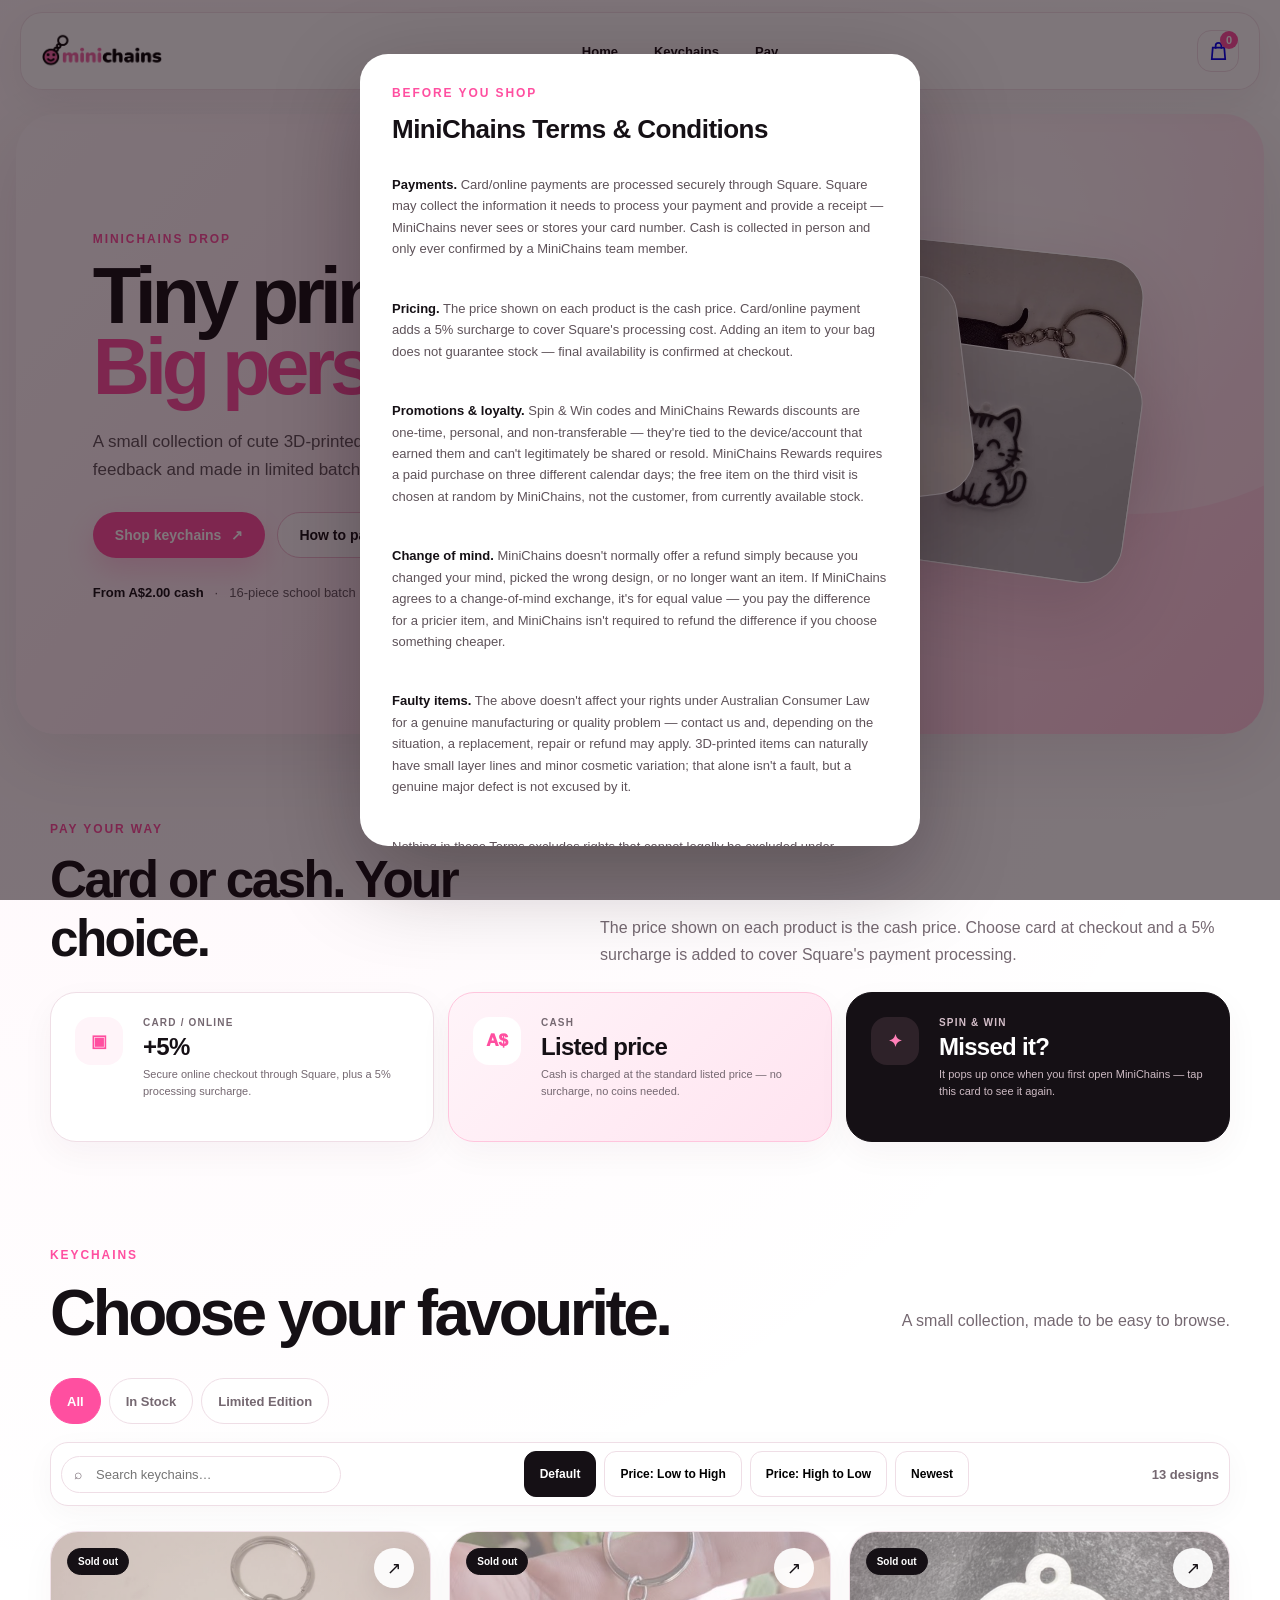
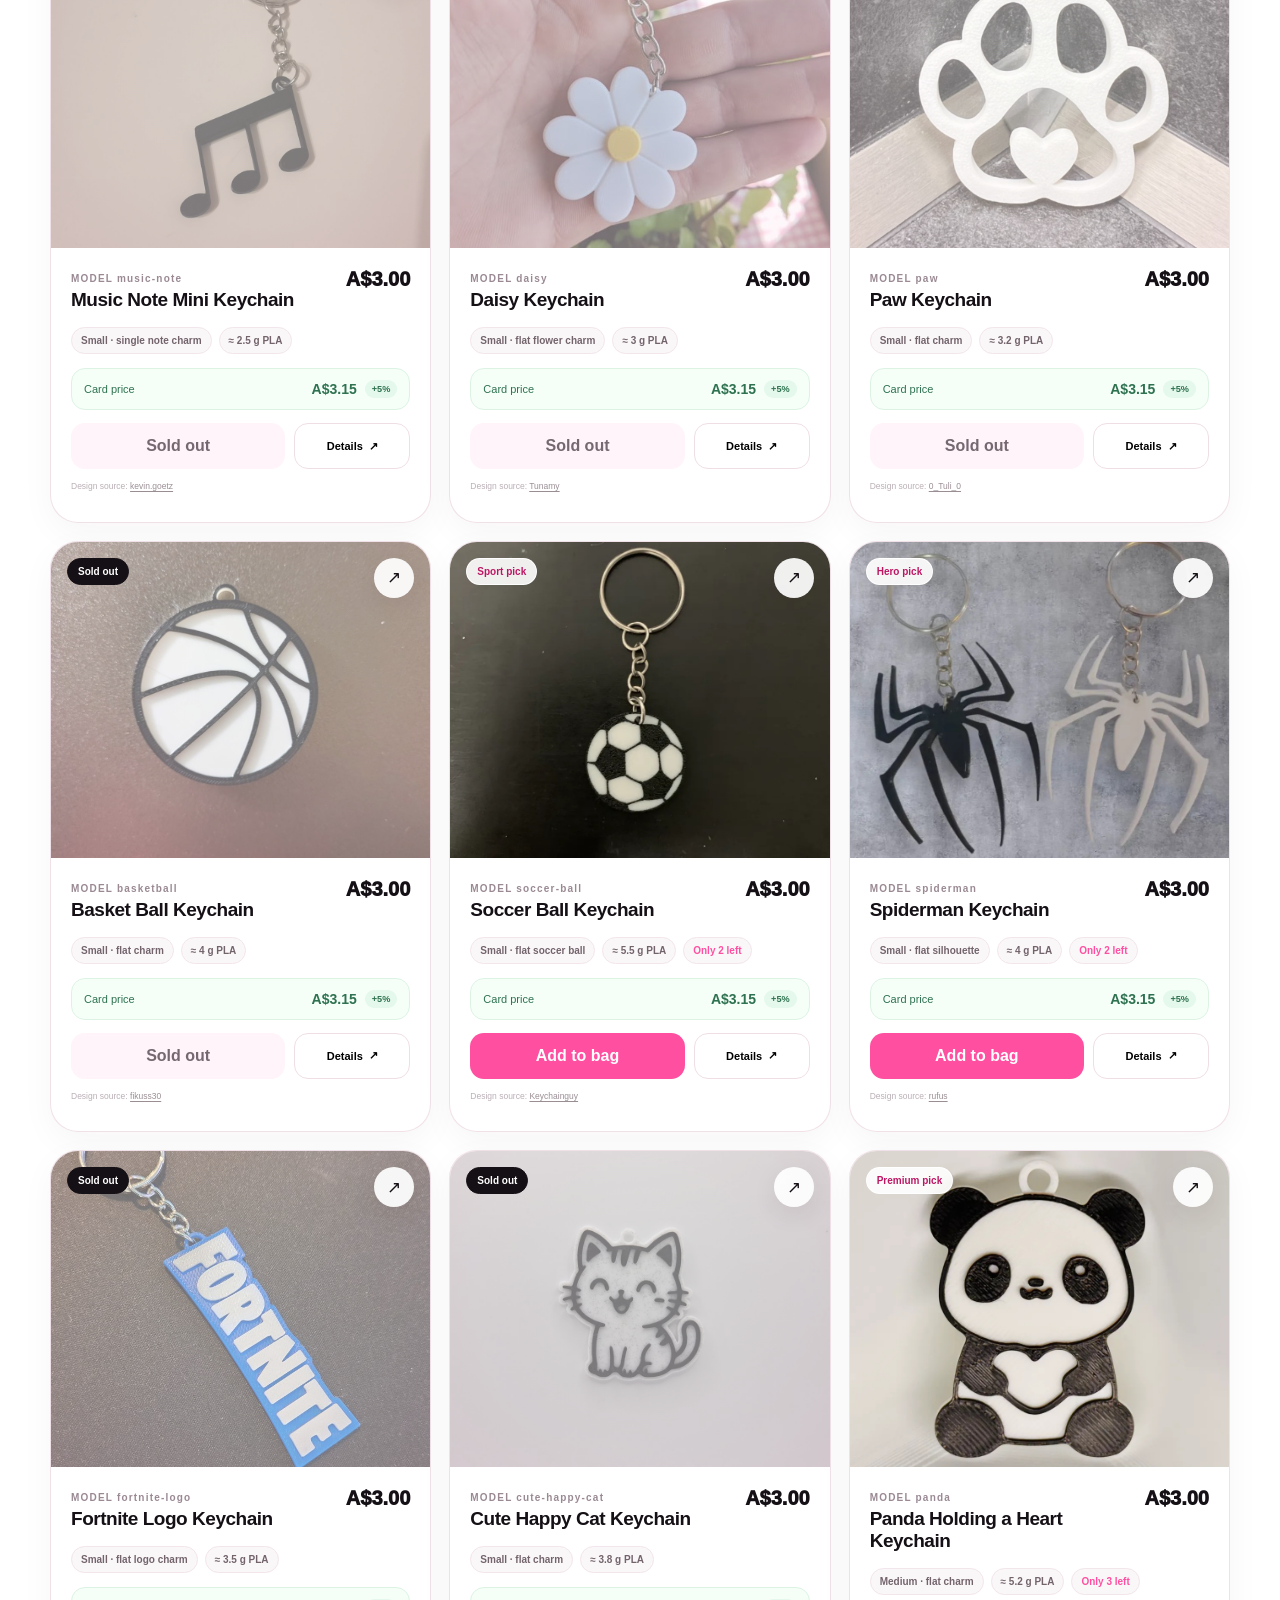
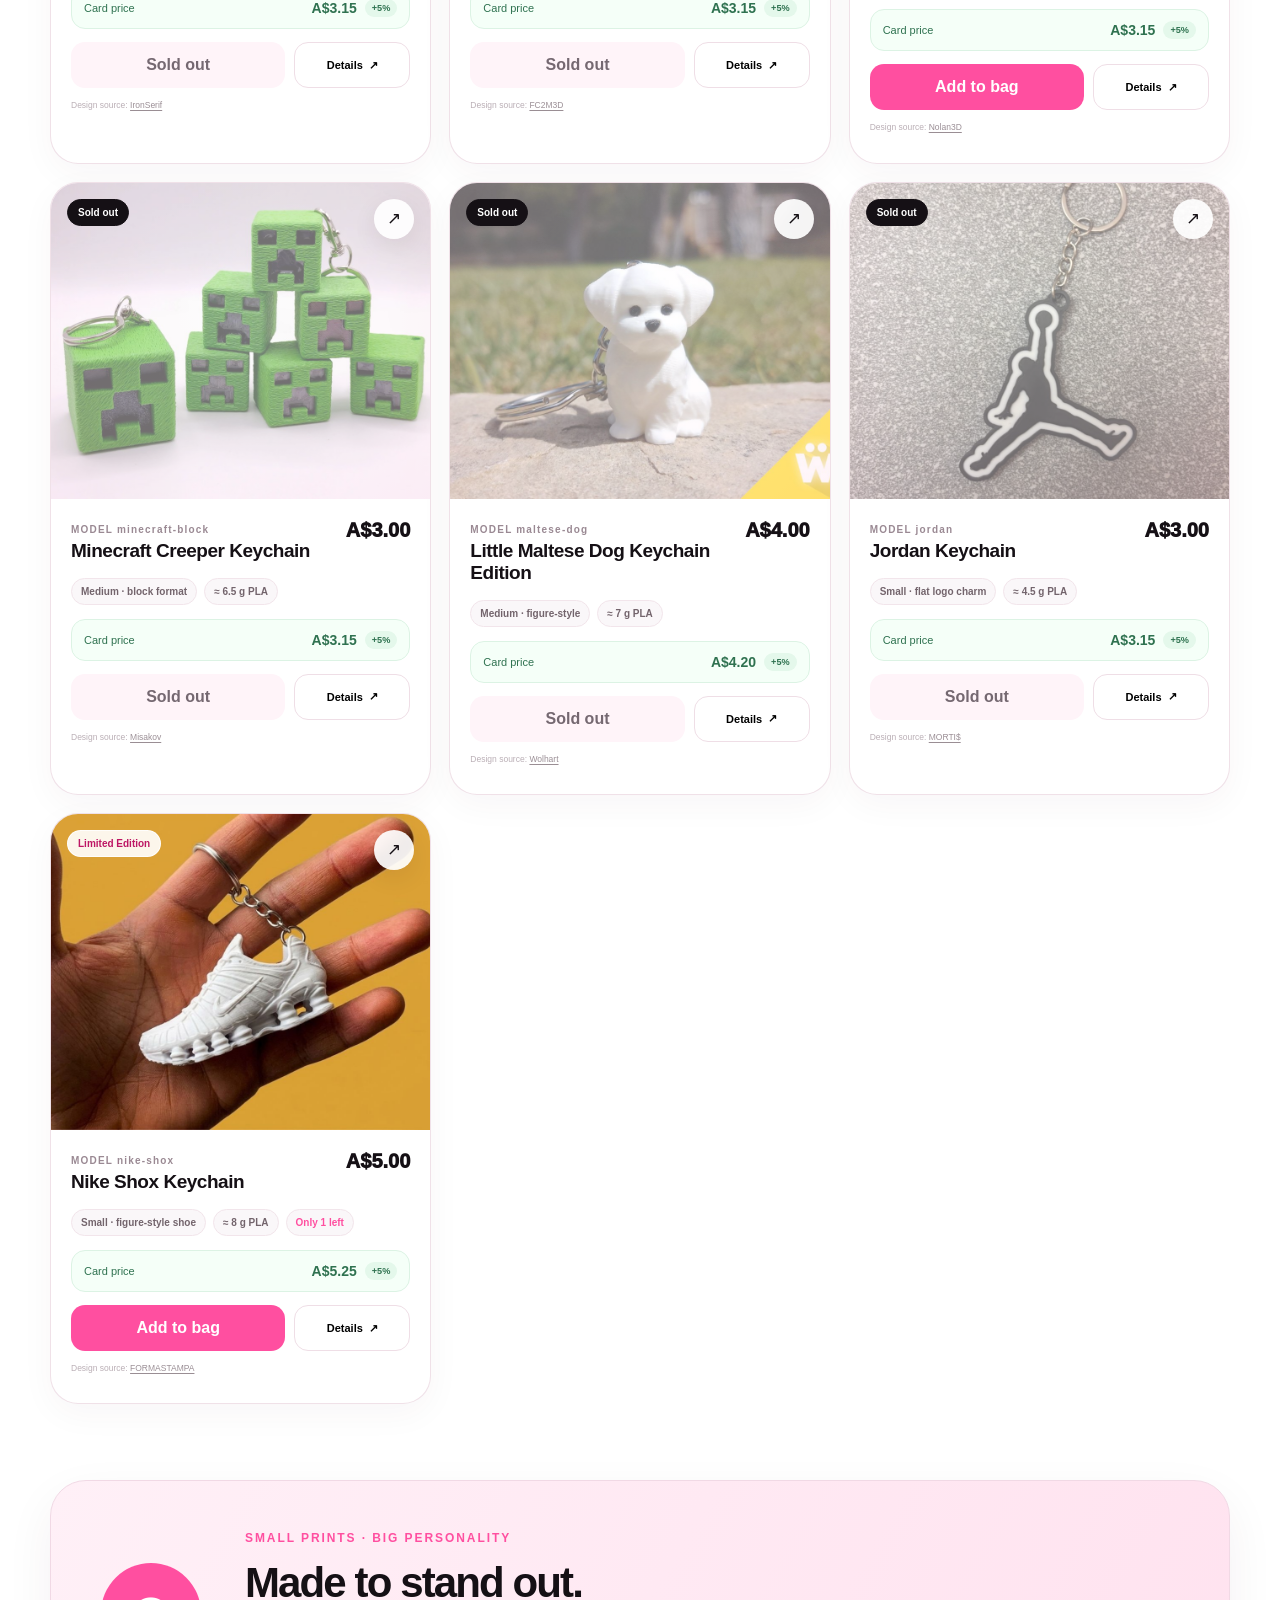
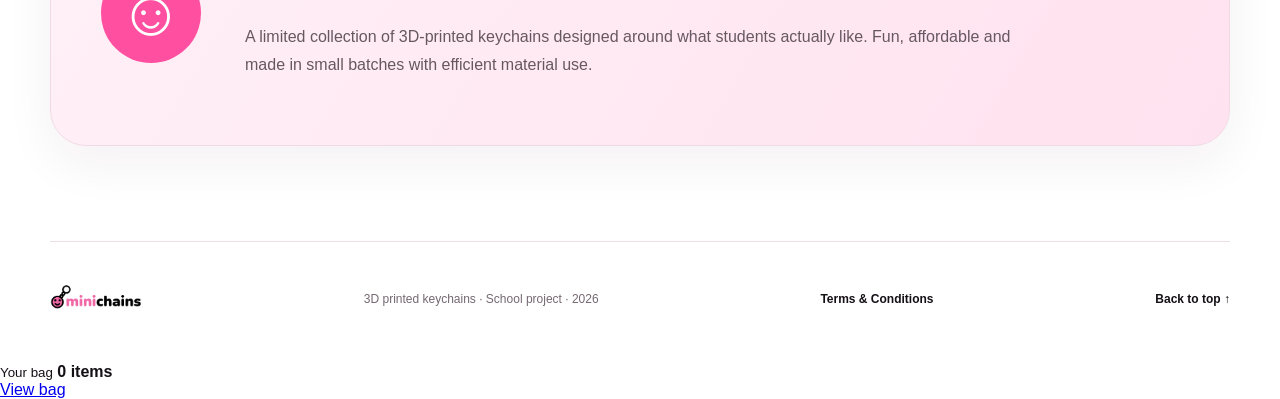
==== commit 47f54a8a: "Add files via upload" ====
--- a/index.html
+++ b/index.html
@@ -217,7 +217,7 @@
         <p><strong>Promotions &amp; loyalty.</strong> Spin &amp; Win codes and MiniChains Rewards discounts are one-time, personal, and non-transferable — they're tied to the device/account that earned them and can't legitimately be shared or resold. MiniChains Rewards requires a paid purchase on three different calendar days; the free item on the third visit is chosen at random by MiniChains, not the customer, from currently available stock.</p>
         <p><strong>Change of mind.</strong> MiniChains doesn't normally offer a refund simply because you changed your mind, picked the wrong design, or no longer want an item. If MiniChains agrees to a change-of-mind exchange, it's for equal value — you pay the difference for a pricier item, and MiniChains isn't required to refund the difference if you choose something cheaper.</p>
         <p><strong>Faulty items.</strong> The above doesn't affect your rights under Australian Consumer Law for a genuine manufacturing or quality problem — contact us and, depending on the situation, a replacement, repair or refund may apply. 3D-printed items can naturally have small layer lines and minor cosmetic variation; that alone isn't a fault, but a genuine major defect is not excused by it.</p>
-        <p><strong>Daily Auction.</strong> Placing a bid is free — there is no payment or obligation just for bidding, and a bid does not mean you've won. The highest valid bid when MiniChains's server closes the auction normally wins; MiniChains's server clock decides the closing time, not your device. Invalid, manipulated, or late bids may be rejected. The winner will be contacted or shown their winning status and is responsible for completing payment within the stated window; if they don't, MiniChains may cancel that win and may offer the item to another valid bidder, at MiniChains's discretion — a second bidder is never charged automatically. No bidder's name or contact details are ever shown publicly. An auction item remains subject to the winner actually completing payment.</p>
+        <p id="termsAuctionClause" hidden><strong>Daily Auction.</strong> Placing a bid is free — there is no payment or obligation just for bidding, and a bid does not mean you've won. The highest valid bid when MiniChains's server closes the auction normally wins; MiniChains's server clock decides the closing time, not your device. Invalid, manipulated, or late bids may be rejected. The winner will be contacted or shown their winning status and is responsible for completing payment within the stated window; if they don't, MiniChains may cancel that win and may offer the item to another valid bidder, at MiniChains's discretion — a second bidder is never charged automatically. No bidder's name or contact details are ever shown publicly. An auction item remains subject to the winner actually completing payment.</p>
         <p>Nothing in these Terms excludes rights that cannot legally be excluded under Australian Consumer Law.</p>
       </div>
       <div class="terms-actions" id="termsActions">
--- a/styles.css
+++ b/styles.css
@@ -1180,6 +1180,12 @@
 .auction-bid-done .survey-tick{width:44px;height:44px;border-radius:50%;background:#24804a;color:#fff;display:grid;place-items:center;font-size:20px}
 .auction-bid-done p{color:var(--muted);font-size:13px;margin:0}
 
+/* Checkout survey — submit + done state */
+.survey-done{display:flex;gap:14px;align-items:center;padding:16px;background:var(--soft);border-radius:16px}
+.survey-done .survey-tick{flex:none;width:38px;height:38px;border-radius:50%;background:#24804a;color:#fff;display:grid;place-items:center;font-size:18px}
+.survey-done strong{display:block;font-size:14px}
+.survey-done small{color:var(--muted);font-size:12px}
+
 /* Coming Soon */
 .tag-coming-soon{background:var(--ink);color:#fff;border-color:var(--ink)}
 .price-coming-soon{font-size:14px!important;color:var(--muted);font-weight:800}
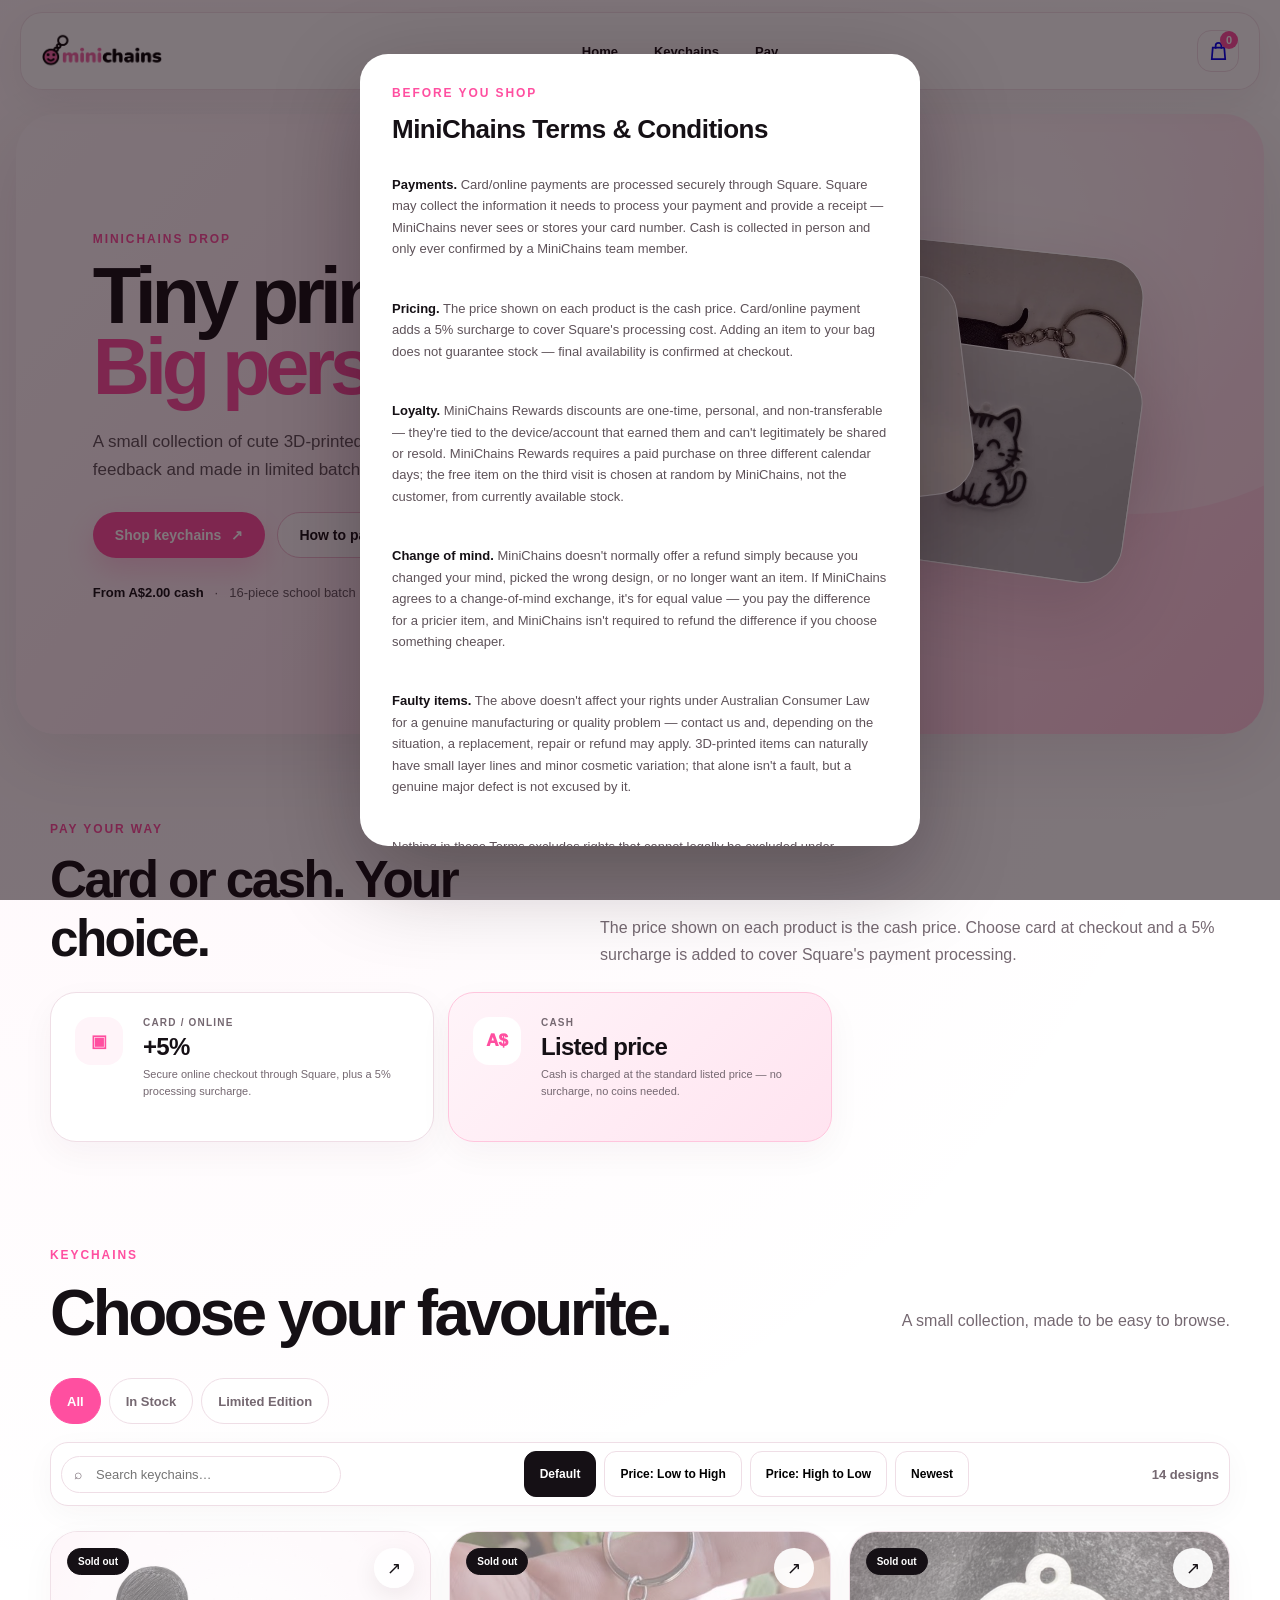
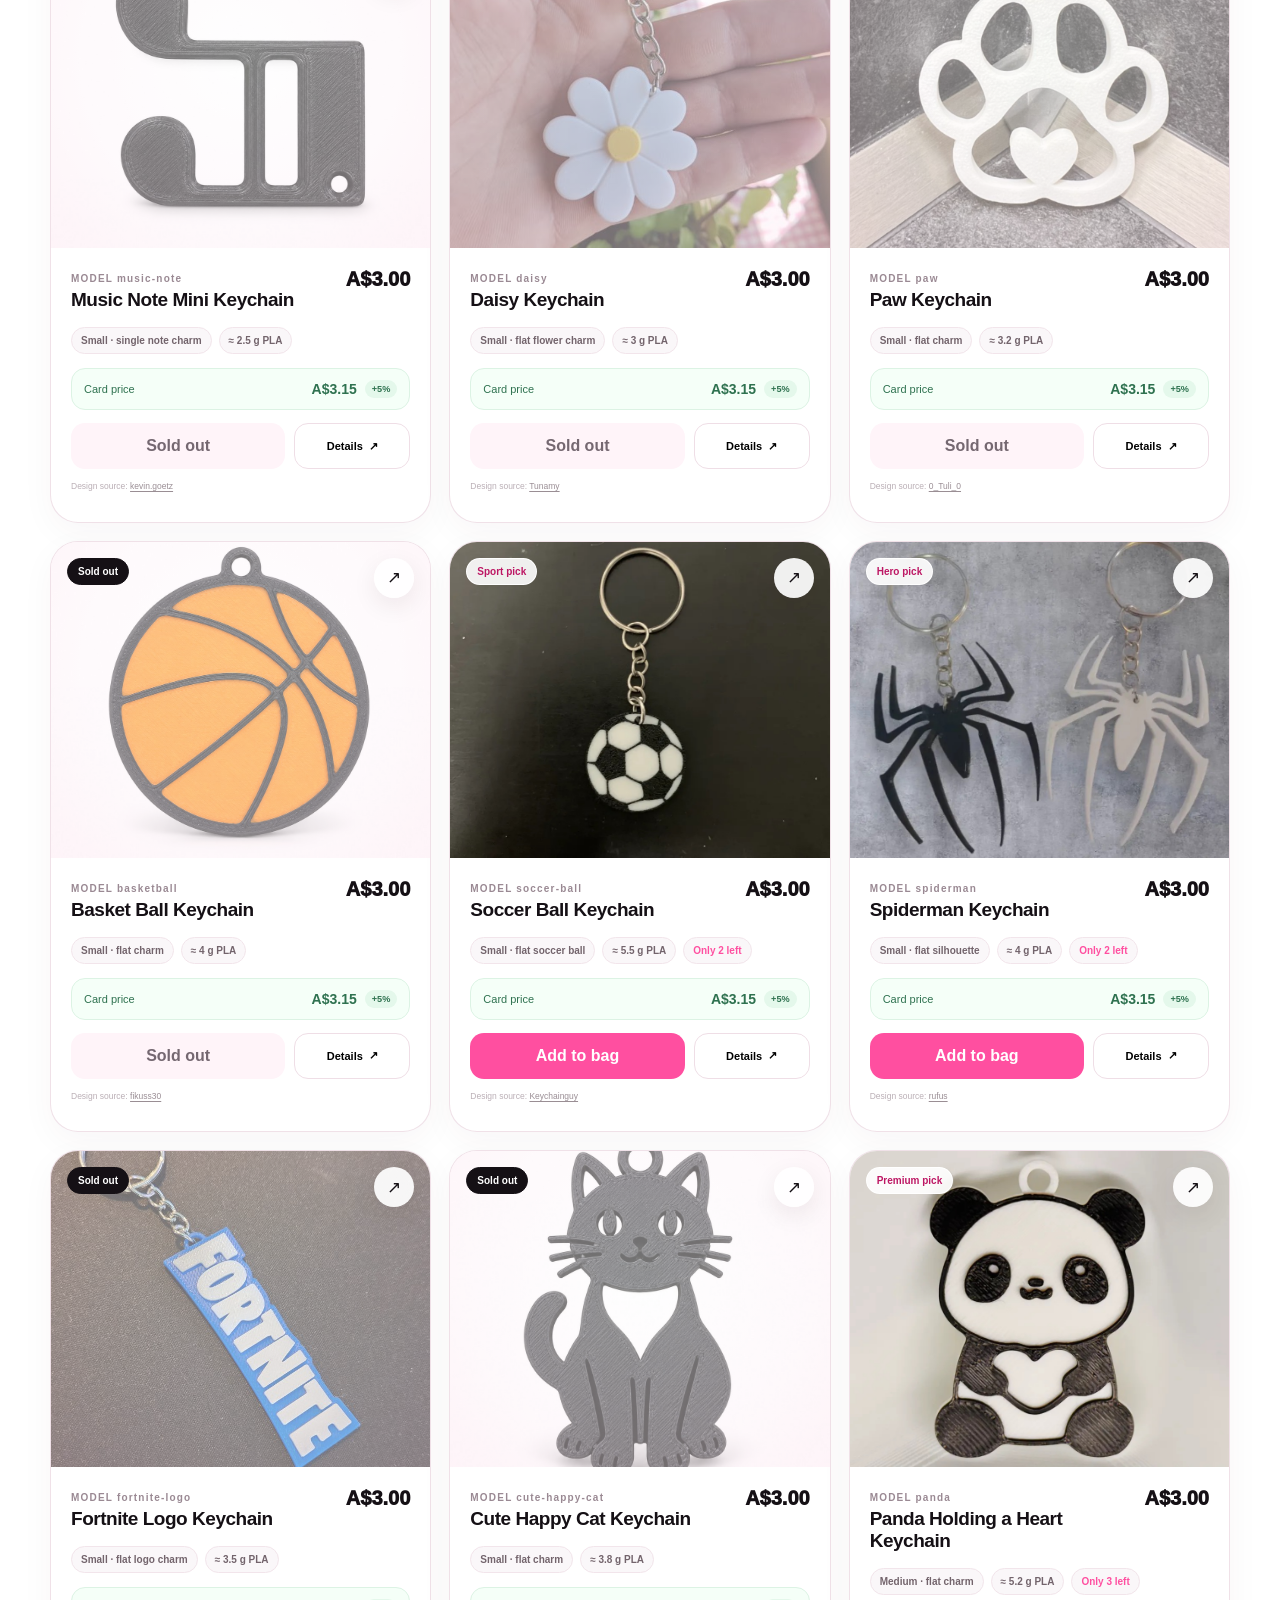
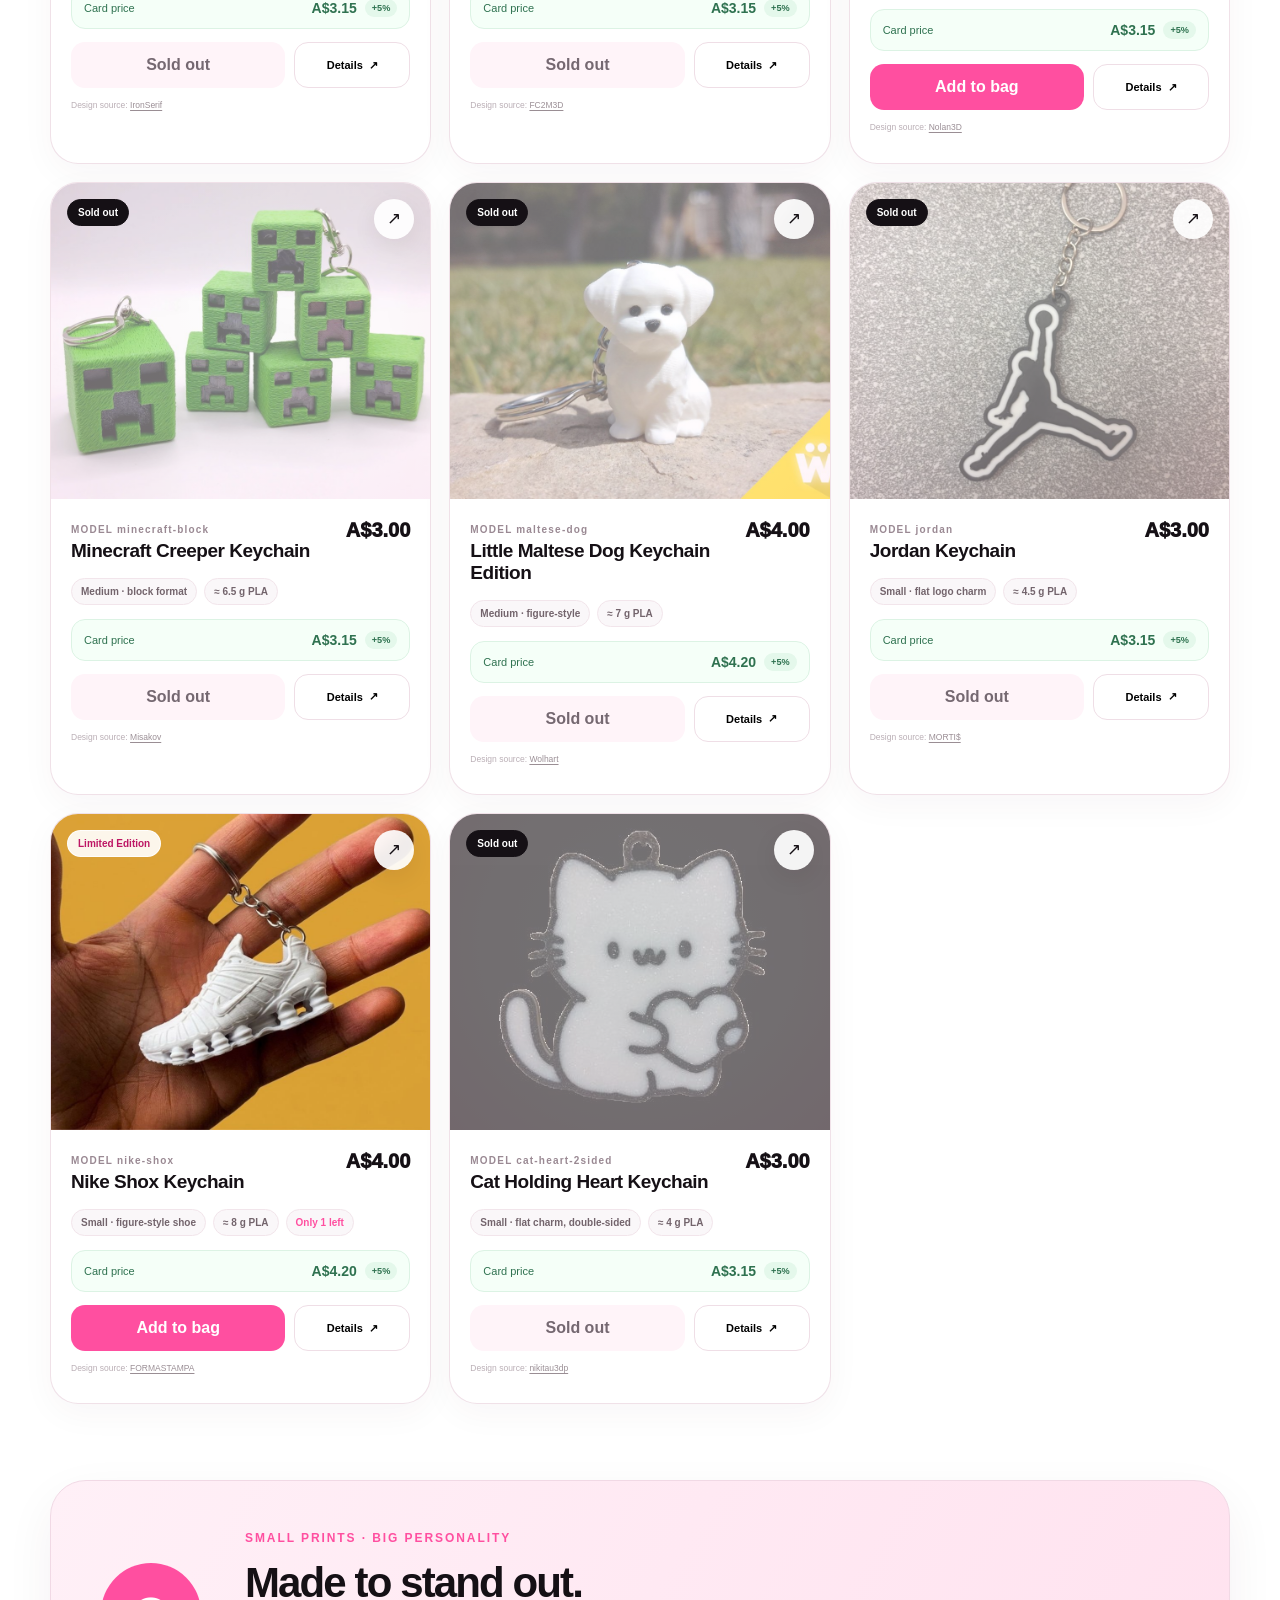
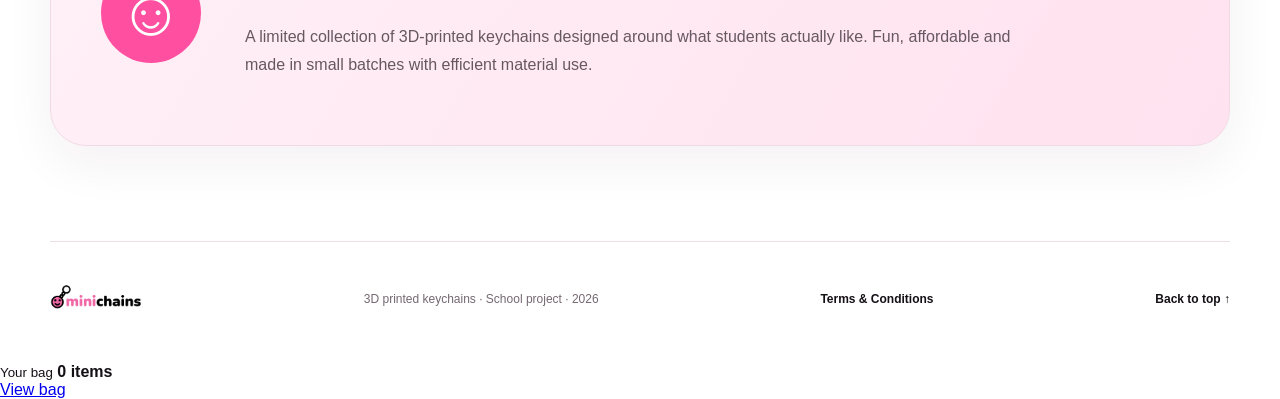
==== commit e617b21d: "Add files via upload" ====
--- a/index.html
+++ b/index.html
@@ -46,7 +46,6 @@
       <div class="payment-guide-grid">
         <article class="pay-card card-pay"><div class="pay-icon">▣</div><div><span>Card / Online</span><strong>+5%</strong><small>Secure online checkout through Square, plus a 5% processing surcharge.</small></div></article>
         <article class="pay-card cash-pay"><div class="pay-icon">A$</div><div><span>Cash</span><strong>Listed price</strong><small>Cash is charged at the standard listed price — no surcharge, no coins needed.</small></div></article>
-        <button type="button" class="pay-card spin-pay" id="spinAgainCard"><div class="pay-icon">✦</div><div><span>Spin &amp; win</span><strong>Missed it?</strong><small>It pops up once when you first open MiniChains — tap this card to see it again.</small></div></button>
       </div>
     </section>
 
@@ -82,56 +81,6 @@
   </main>
 
   <footer><a class="footer-brand" href="#top"><img src="assets/images/mini-logo.png" alt="MiniChains"></a><p>3D printed keychains · School project · 2026</p><a href="#" data-review-terms>Terms &amp; Conditions</a><a href="#top">Back to top ↑</a></footer>
-
-  <div class="spin-launch" id="spinLaunch" aria-hidden="true">
-    <div class="spin-launch-backdrop"></div>
-
-    <section class="spin-launch-card" role="dialog" aria-modal="true" aria-labelledby="spinLaunchTitle">
-      <button class="spin-launch-close" id="spinLaunchClose" type="button" aria-label="Close">×</button>
-
-      <div class="spin-launch-copy">
-        <p class="eyebrow">SPIN & WIN</p>
-        <h2 id="spinLaunchTitle">Try your luck.</h2>
-        <p>You might win a one-time discount code.</p>
-        <p class="launch-terms"><strong>IMPORTANT: Spin Wheel discounts can only be applied to CARD payments.</strong> Cash already gets its own listed price — wheel discount codes don't apply to cash orders.</p>
-      </div>
-
-      <div class="launch-wheel-stage">
-        <div class="launch-wheel-pointer"></div>
-
-        <div class="launch-wheel" id="launchWheel">
-          <span class="launch-label l-empty-1">EMPTY</span>
-          <span class="launch-label l-five">5% OFF</span>
-          <span class="launch-label l-empty-2">EMPTY</span>
-          <span class="launch-label l-ten">10% OFF</span>
-          <span class="launch-label l-empty-3">EMPTY</span>
-          <span class="launch-label l-twenty">20% OFF</span>
-          <span class="launch-label l-empty-4">EMPTY</span>
-          <span class="launch-label l-empty-5">EMPTY</span>
-
-          <button class="launch-spin-button" id="launchSpinBtn" type="button">SPIN</button>
-        </div>
-      </div>
-
-      <div class="launch-result" id="launchResult" hidden>
-        <p class="eyebrow">YOUR PRIZE</p>
-        <h3 id="launchResultTitle"></h3>
-        <p id="launchResultText"></p>
-
-        <div class="launch-code-row">
-          <code id="launchPrizeCode"></code>
-          <button id="launchCopyCode" type="button">Copy code</button>
-        </div>
-
-        <button class="btn btn-primary full" id="launchContinue" type="button">Start shopping</button>
-      </div>
-
-      <small class="spin-launch-foot">One spin per device for this school-project version.</small>
-    </section>
-
-    <div class="confetti-layer" id="confettiLayer" aria-hidden="true"></div>
-  </div>
-
 
   <!-- Cart/checkout is a dedicated page now: checkout.html -->
 <dialog class="quick-view auction-bid-modal" id="auctionBidModal">
@@ -214,7 +163,7 @@
       <div class="terms-body">
         <p><strong>Payments.</strong> Card/online payments are processed securely through Square. Square may collect the information it needs to process your payment and provide a receipt — MiniChains never sees or stores your card number. Cash is collected in person and only ever confirmed by a MiniChains team member.</p>
         <p><strong>Pricing.</strong> The price shown on each product is the cash price. Card/online payment adds a 5% surcharge to cover Square's processing cost. Adding an item to your bag does not guarantee stock — final availability is confirmed at checkout.</p>
-        <p><strong>Promotions &amp; loyalty.</strong> Spin &amp; Win codes and MiniChains Rewards discounts are one-time, personal, and non-transferable — they're tied to the device/account that earned them and can't legitimately be shared or resold. MiniChains Rewards requires a paid purchase on three different calendar days; the free item on the third visit is chosen at random by MiniChains, not the customer, from currently available stock.</p>
+        <p><strong>Loyalty.</strong> MiniChains Rewards discounts are one-time, personal, and non-transferable — they're tied to the device/account that earned them and can't legitimately be shared or resold. MiniChains Rewards requires a paid purchase on three different calendar days; the free item on the third visit is chosen at random by MiniChains, not the customer, from currently available stock.</p>
         <p><strong>Change of mind.</strong> MiniChains doesn't normally offer a refund simply because you changed your mind, picked the wrong design, or no longer want an item. If MiniChains agrees to a change-of-mind exchange, it's for equal value — you pay the difference for a pricier item, and MiniChains isn't required to refund the difference if you choose something cheaper.</p>
         <p><strong>Faulty items.</strong> The above doesn't affect your rights under Australian Consumer Law for a genuine manufacturing or quality problem — contact us and, depending on the situation, a replacement, repair or refund may apply. 3D-printed items can naturally have small layer lines and minor cosmetic variation; that alone isn't a fault, but a genuine major defect is not excused by it.</p>
         <p id="termsAuctionClause" hidden><strong>Daily Auction.</strong> Placing a bid is free — there is no payment or obligation just for bidding, and a bid does not mean you've won. The highest valid bid when MiniChains's server closes the auction normally wins; MiniChains's server clock decides the closing time, not your device. Invalid, manipulated, or late bids may be rejected. The winner will be contacted or shown their winning status and is responsible for completing payment within the stated window; if they don't, MiniChains may cancel that win and may offer the item to another valid bidder, at MiniChains's discretion — a second bidder is never charged automatically. No bidder's name or contact details are ever shown publicly. An auction item remains subject to the winner actually completing payment.</p>
--- a/styles.css
+++ b/styles.css
@@ -325,8 +325,7 @@
   .mobile-nav a{min-height:48px;display:flex;align-items:center;border-radius:12px;padding:0 14px;font-size:14px}
 
   .hero-slider{width:calc(100% - 16px);margin:14px 8px 0;border-radius:24px}
-  .slides{min-height:0}
-  .hero-slide{position:relative;grid-template-columns:1fr!important;padding:34px 20px 76px!important;gap:28px;min-height:auto}
+  .hero-slide{grid-template-columns:1fr!important;padding:34px 20px 76px!important;gap:28px;min-height:auto}
   .hero-copy{max-width:none;text-align:left}
   .hero-copy .eyebrow{font-size:10px;letter-spacing:.12em;margin-bottom:14px}
   .hero-copy h1{font-size:clamp(43px,13vw,58px)!important;line-height:.94;letter-spacing:-.06em;margin:0 0 18px}
@@ -786,8 +785,12 @@
    ========================================================= */
 .cart-item{
   align-items:center;
+  min-width:0;
 }
 .cart-item-main{
+  min-width:0;
+}
+#cartItems,.cart-summary{
   min-width:0;
 }
 .cart-item-main h4{
@@ -1058,6 +1061,14 @@
     min-width:0;
   }
 
+  .rewards-card{
+    display:flex!important;
+    flex-direction:column!important;
+  }
+  .rewards-card input{
+    width:100%;
+  }
+
   .checkout-survey{
     margin-top:18px!important;
     padding:15px!important;
@@ -1105,7 +1116,7 @@
 .checkout-head h1{font-size:clamp(34px,5vw,52px);letter-spacing:-.045em;margin:6px 0 0}
 
 .checkout-layout{display:grid;gap:24px}
-.checkout-items-col{display:grid;gap:12px;align-content:start}
+.checkout-items-col{display:grid;gap:12px;align-content:start;min-width:0}
 .checkout-items-col.is-empty{min-height:50vh;align-content:center;justify-items:center}
 
 .cart-summary{
